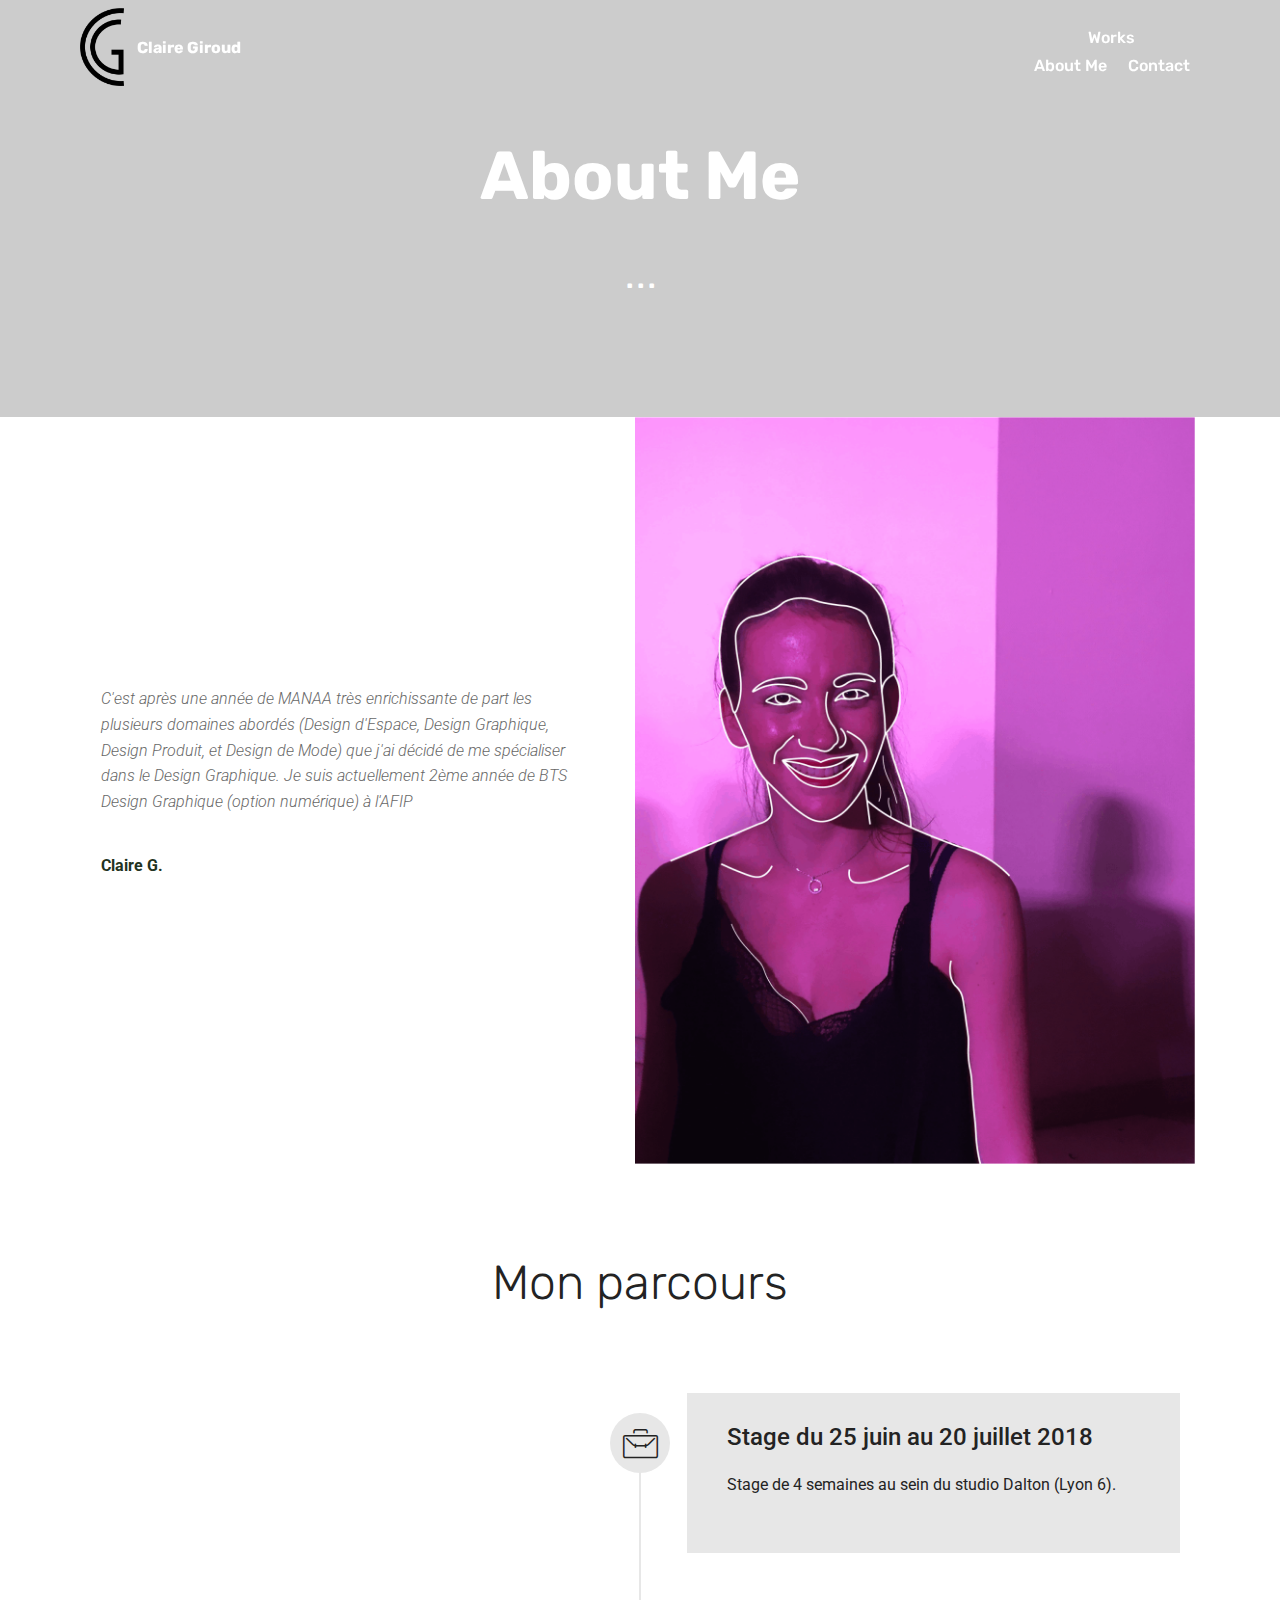
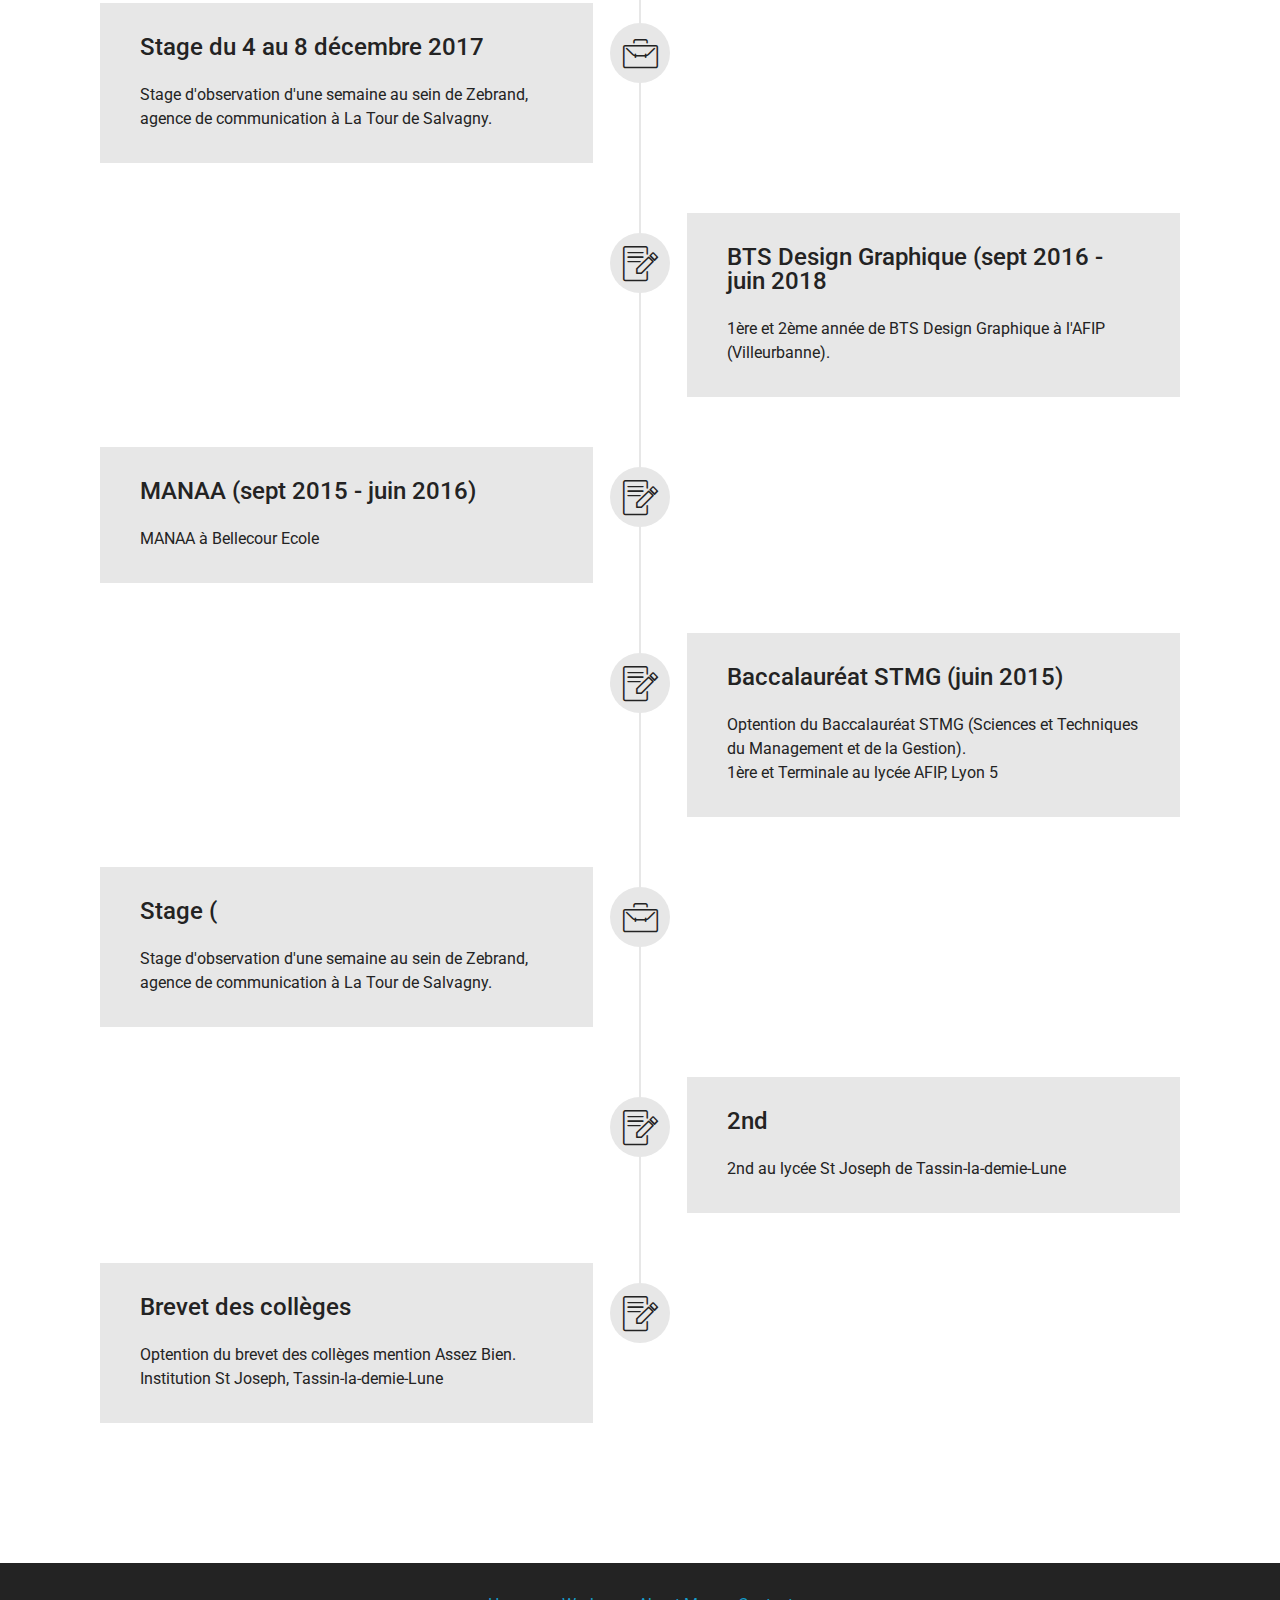
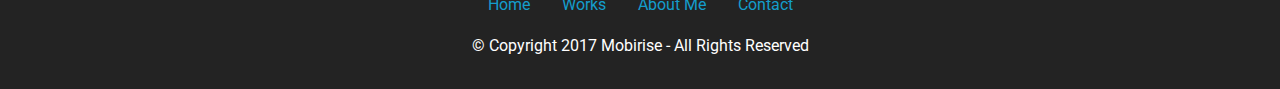
==== page1.html @ e72c1f2a "create github pages" ====
<!DOCTYPE html>
<html >
<head>
  <!-- Site made with Mobirise Website Builder v4.8.6, https://mobirise.com -->
  <meta charset="UTF-8">
  <meta http-equiv="X-UA-Compatible" content="IE=edge">
  <meta name="generator" content="Mobirise v4.8.6, mobirise.com">
  <meta name="viewport" content="width=device-width, initial-scale=1, minimum-scale=1">
  <link rel="shortcut icon" href="assets/images/logo-moi-156x278.png" type="image/x-icon">
  <meta name="description" content="Website Builder Description">
  <title>About Me</title>
  <link rel="stylesheet" href="assets/web/assets/mobirise-icons/mobirise-icons.css">
  <link rel="stylesheet" href="assets/tether/tether.min.css">
  <link rel="stylesheet" href="assets/bootstrap/css/bootstrap.min.css">
  <link rel="stylesheet" href="assets/bootstrap/css/bootstrap-grid.min.css">
  <link rel="stylesheet" href="assets/bootstrap/css/bootstrap-reboot.min.css">
  <link rel="stylesheet" href="assets/dropdown/css/style.css">
  <link rel="stylesheet" href="assets/socicon/css/styles.css">
  <link rel="stylesheet" href="assets/theme/css/style.css">
  <link rel="stylesheet" href="assets/mobirise/css/mbr-additional.css" type="text/css">
  
  
  
</head>
<body>
  <section class="menu cid-r6VIFuh0qb" once="menu" id="menu1-6">

    

    <nav class="navbar navbar-expand beta-menu navbar-dropdown align-items-center navbar-fixed-top navbar-toggleable-sm bg-color transparent">
        <button class="navbar-toggler navbar-toggler-right" type="button" data-toggle="collapse" data-target="#navbarSupportedContent" aria-controls="navbarSupportedContent" aria-expanded="false" aria-label="Toggle navigation">
            <div class="hamburger">
                <span></span>
                <span></span>
                <span></span>
                <span></span>
            </div>
        </button>
        <div class="menu-logo">
            <div class="navbar-brand">
                <span class="navbar-logo">
                    <a href="https://mobirise.co">
                         <img src="assets/images/logo-moi-156x278.png" alt="Mobirise" title="" style="height: 4.9rem;">
                    </a>
                </span>
                <span class="navbar-caption-wrap"><a class="navbar-caption text-white display-4" href="index.html">Claire Giroud</a></span>
            </div>
        </div>
        <div class="collapse navbar-collapse" id="navbarSupportedContent">
            <ul class="navbar-nav nav-dropdown nav-right" data-app-modern-menu="true"><li class="nav-item">
                    <a class="nav-link link text-white display-4" href="https://mobirise.co">
                        </a>
                </li>
                <li class="nav-item"><a class="nav-link link text-white display-4" href="page2.html">Works<br></a><font face="MobiriseIcons"><a class="nav-link link text-white display-4" href="page1.html" style="display: inline !important;">About Me</a><a class="nav-link link text-white display-4" href="page3.html" style="display: inline !important;">Contact</a></font></li></ul>
            
        </div>
    </nav>
</section>

<section class="engine"><a href="https://mobirise.info/y">free html website templates</a></section><section class="header1 cid-r9WPKqfted" id="header1-l">

    

    

    <div class="container">
        <div class="row justify-content-md-center">
            <div class="mbr-white col-md-10">
                <h1 class="mbr-section-title align-center mbr-bold pb-3 mbr-fonts-style display-1">About Me<br></h1>
                <h3 class="mbr-section-subtitle align-center mbr-light pb-3 mbr-fonts-style display-2">...</h3>
                
                
            </div>
        </div>
    </div>

</section>

<section class="testimonials3 cid-r9X7bTLcol" id="testimonials3-z">

    

    

    <div class="container">
        <div class="media-container-row">
            <div class="media-content px-3 align-self-center mbr-white py-2">
                <p class="mbr-text testimonial-text mbr-fonts-style display-7">C'est après une année de MANAA très enrichissante de part les plusieurs domaines abordés (Design d'Espace, Design Graphique, Design Produit, et Design de Mode) que j'ai décidé de me spécialiser dans le Design Graphique. Je suis actuellement 2ème année de BTS Design Graphique (option numérique) à l'AFIP</p>
                <p class="mbr-author-name pt-4 mb-2 mbr-fonts-style display-7">Claire G.</p>
                <p class="mbr-author-desc mbr-fonts-style display-7"></p>
            </div>

            <div class="mbr-figure pl-lg-5" style="width: 120%;">
              <img src="assets/images/moi-1162x1550.png" alt="" title="">
            </div>
        </div>
    </div>
</section>

<section class="timeline2 cid-r9WU7VLInG" id="timeline2-o">

    

    

    <div class="container align-center">
        <h2 class="mbr-section-title pb-3 mbr-fonts-style display-2">Mon parcours<br><br></h2>
        

        <div class="container timelines-container" mbri-timelines="">
            <div class="row timeline-element reverse separline">      
                <span class="iconsBackground">
                    <span class="mbr-iconfont mbri-briefcase"></span>
                </span>          
                <div class="col-xs-12 col-md-6 align-left">
                    <div class="timeline-text-content">
                        <h4 class="mbr-timeline-title pb-3 mbr-fonts-style display-5">Stage du 25 juin au 20 juillet 2018</h4>
                        <p class="mbr-timeline-text mbr-fonts-style display-7">Stage de 4 semaines au sein du studio Dalton (Lyon 6).&nbsp;<br><br></p>
                     </div>
                </div>
            </div>

            <div class="row timeline-element  separline">
                <span class="iconsBackground">
                    <span class="mbr-iconfont mbri-briefcase"></span>
                </span>
                <div class="col-xs-12 col-md-6 align-left ">
                    <div class="timeline-text-content">
                        <h4 class="mbr-timeline-title pb-3 mbr-fonts-style display-5">Stage du 4 au 8 décembre 2017</h4>
                        <p class="mbr-timeline-text mbr-fonts-style display-7">Stage d'observation d'une semaine au sein de Zebrand, agence de communication à La Tour de Salvagny.</p>
                    </div>
                </div>
            </div> 

            <div class="row timeline-element reverse separline">
                <span class="iconsBackground">
                    <span class="mbr-iconfont mbri-edit"></span>
                </span>
                <div class="col-xs-12 col-md-6 align-left">
                    <div class="timeline-text-content">
                        <h4 class="mbr-timeline-title pb-3 mbr-fonts-style display-5">
                            BTS Design Graphique (sept 2016 - juin 2018</h4>      
                        <p class="mbr-timeline-text mbr-fonts-style display-7">1ère et 2ème année de BTS Design Graphique à l'AFIP (Villeurbanne).</p>
                    </div>
                </div>
            </div>

            <div class="row timeline-element  separline">
                <span class="iconsBackground">
                    <span class="mbr-iconfont mbri-edit"></span>
                </span>
                <div class="col-xs-12 col-md-6 align-left ">
                    <div class="timeline-text-content">
                        <h4 class="mbr-timeline-title pb-3 mbr-fonts-style display-5">MANAA (sept 2015 - juin 2016)</h4>
                        <p class="mbr-timeline-text mbr-fonts-style display-7">MANAA à Bellecour Ecole</p>
                    </div>
                </div>
            </div>

            <div class="row timeline-element reverse separline">
                <span class="iconsBackground">
                    <span class="mbr-iconfont mbri-edit"></span>
                </span>
                <div class="col-xs-12 col-md-6 align-left">
                    <div class="timeline-text-content">
                        <h4 class="mbr-timeline-title pb-3 mbr-fonts-style display-5">Baccalauréat STMG (juin 2015)</h4>
                        <p class="mbr-timeline-text mbr-fonts-style display-7">Optention du Baccalauréat STMG (Sciences et Techniques du Management et de la Gestion).<br>1ère et Terminale au lycée AFIP, Lyon 5</p>
                    </div>
                </div>
            </div>

            <div class="row timeline-element separline">
                <span class="iconsBackground">
                    <span class="mbr-iconfont mbri-briefcase"></span>
                </span>
                <div class="col-xs-12 col-md-6 align-left ">
                    <div class="timeline-text-content">
                        <h4 class="mbr-timeline-title pb-3 mbr-fonts-style display-5">Stage (</h4>
                        <p class="mbr-timeline-text mbr-fonts-style display-7">Stage d'observation d'une semaine au sein de Zebrand, agence de communication à La Tour de Salvagny.</p>
                    </div>
                </div>
            </div>

            <div class="row timeline-element reverse separline">
                <span class="iconsBackground">
                    <span class="mbr-iconfont mbri-edit"></span>
                </span>
                <div class="col-xs-12 col-md-6 align-left">
                    <div class="timeline-text-content">
                        <h4 class="mbr-timeline-title pb-3 mbr-fonts-style display-5">2nd</h4>
                        <p class="mbr-timeline-text mbr-fonts-style display-7">2nd au lycée St Joseph de Tassin-la-demie-Lune</p>
                    </div>
                </div>
            </div>

            <div class="row timeline-element">
                <span class="iconsBackground">
                    <span class="mbr-iconfont mbri-edit"></span>
                </span>
                <div class="col-xs-12 col-md-6 align-left ">
                    <div class="timeline-text-content">
                        <h4 class="mbr-timeline-title pb-3 mbr-fonts-style display-5">Brevet des collèges</h4>
                        <p class="mbr-timeline-text mbr-fonts-style display-7">Optention du brevet des collèges mention Assez Bien.<br>Institution St Joseph, Tassin-la-demie-Lune</p>
                    </div>
                </div>
            </div>

            

            

            

            
        </div>
    </div>
</section>

<section once="" class="cid-ra1yu3rDMZ" id="footer7-11">

    

    

    <div class="container">
        <div class="media-container-row align-center mbr-white">
            <div class="row row-links">
                <ul class="foot-menu">
                    
                    
                    
                    
                    
                <li class="foot-menu-item mbr-fonts-style display-7"><a href="index.html">Home</a></li><li class="foot-menu-item mbr-fonts-style display-7"><a href="page2.html">Works</a></li><li class="foot-menu-item mbr-fonts-style display-7"><a href="page1.html">About Me</a></li><li class="foot-menu-item mbr-fonts-style display-7"><a href="page3.html">Contact</a></li></ul>
            </div>
            
            <div class="row row-copirayt">
                <p class="mbr-text mb-0 mbr-fonts-style mbr-white align-center display-7">© Copyright 2017 Mobirise - All Rights Reserved</p>
            </div>
        </div>
    </div>
</section>


  <script src="assets/web/assets/jquery/jquery.min.js"></script>
  <script src="assets/popper/popper.min.js"></script>
  <script src="assets/tether/tether.min.js"></script>
  <script src="assets/bootstrap/js/bootstrap.min.js"></script>
  <script src="assets/smoothscroll/smooth-scroll.js"></script>
  <script src="assets/dropdown/js/script.min.js"></script>
  <script src="assets/touchswipe/jquery.touch-swipe.min.js"></script>
  <script src="assets/theme/js/script.js"></script>
  
  
</body>
</html>
---- assets/web/assets/mobirise-icons/mobirise-icons.css ----
@font-face {
  font-family: 'MobiriseIcons';
  src:  url('mobirise-icons.eot?spat4u');
  src:  url('mobirise-icons.eot?spat4u#iefix') format('embedded-opentype'),
    url('mobirise-icons.ttf?spat4u') format('truetype'),
    url('mobirise-icons.woff?spat4u') format('woff'),
    url('mobirise-icons.svg?spat4u#MobiriseIcons') format('svg');
  font-weight: normal;
  font-style: normal;
}

[class^="mbri-"], [class*=" mbri-"] {
  /* use !important to prevent issues with browser extensions that change fonts */
  font-family: MobiriseIcons !important;
  speak: none;
  font-style: normal;
  font-weight: normal;
  font-variant: normal;
  text-transform: none;
  line-height: 1;

  /* Better Font Rendering =========== */
  -webkit-font-smoothing: antialiased;
  -moz-osx-font-smoothing: grayscale;
}

.mbri-add-submenu:before {
  content: "\e900";
}
.mbri-alert:before {
  content: "\e901";
}
.mbri-align-center:before {
  content: "\e902";
}
.mbri-align-justify:before {
  content: "\e903";
}
.mbri-align-left:before {
  content: "\e904";
}
.mbri-align-right:before {
  content: "\e905";
}
.mbri-android:before {
  content: "\e906";
}
.mbri-apple:before {
  content: "\e907";
}
.mbri-arrow-down:before {
  content: "\e908";
}
.mbri-arrow-next:before {
  content: "\e909";
}
.mbri-arrow-prev:before {
  content: "\e90a";
}
.mbri-arrow-up:before {
  content: "\e90b";
}
.mbri-bold:before {
  content: "\e90c";
}
.mbri-bookmark:before {
  content: "\e90d";
}
.mbri-bootstrap:before {
  content: "\e90e";
}
.mbri-briefcase:before {
  content: "\e90f";
}
.mbri-browse:before {
  content: "\e910";
}
.mbri-bulleted-list:before {
  content: "\e911";
}
.mbri-calendar:before {
  content: "\e912";
}
.mbri-camera:before {
  content: "\e913";
}
.mbri-cart-add:before {
  content: "\e914";
}
.mbri-cart-full:before {
  content: "\e915";
}
.mbri-cash:before {
  content: "\e916";
}
.mbri-change-style:before {
  content: "\e917";
}
.mbri-chat:before {
  content: "\e918";
}
.mbri-clock:before {
  content: "\e919";
}
.mbri-close:before {
  content: "\e91a";
}
.mbri-cloud:before {
  content: "\e91b";
}
.mbri-code:before {
  content: "\e91c";
}
.mbri-contact-form:before {
  content: "\e91d";
}
.mbri-credit-card:before {
  content: "\e91e";
}
.mbri-cursor-click:before {
  content: "\e91f";
}
.mbri-cust-feedback:before {
  content: "\e920";
}
.mbri-database:before {
  content: "\e921";
}
.mbri-delivery:before {
  content: "\e922";
}
.mbri-desktop:before {
  content: "\e923";
}
.mbri-devices:before {
  content: "\e924";
}
.mbri-down:before {
  content: "\e925";
}
.mbri-download:before {
  content: "\e989";
}
.mbri-drag-n-drop:before {
  content: "\e927";
}
.mbri-drag-n-drop2:before {
  content: "\e928";
}
.mbri-edit:before {
  content: "\e929";
}
.mbri-edit2:before {
  content: "\e92a";
}
.mbri-error:before {
  content: "\e92b";
}
.mbri-extension:before {
  content: "\e92c";
}
.mbri-features:before {
  content: "\e92d";
}
.mbri-file:before {
  content: "\e92e";
}
.mbri-flag:before {
  content: "\e92f";
}
.mbri-folder:before {
  content: "\e930";
}
.mbri-gift:before {
  content: "\e931";
}
.mbri-github:before {
  content: "\e932";
}
.mbri-globe:before {
  content: "\e933";
}
.mbri-globe-2:before {
  content: "\e934";
}
.mbri-growing-chart:before {
  content: "\e935";
}
.mbri-hearth:before {
  content: "\e936";
}
.mbri-help:before {
  content: "\e937";
}
.mbri-home:before {
  content: "\e938";
}
.mbri-hot-cup:before {
  content: "\e939";
}
.mbri-idea:before {
  content: "\e93a";
}
.mbri-image-gallery:before {
  content: "\e93b";
}
.mbri-image-slider:before {
  content: "\e93c";
}
.mbri-info:before {
  content: "\e93d";
}
.mbri-italic:before {
  content: "\e93e";
}
.mbri-key:before {
  content: "\e93f";
}
.mbri-laptop:before {
  content: "\e940";
}
.mbri-layers:before {
  content: "\e941";
}
.mbri-left-right:before {
  content: "\e942";
}
.mbri-left:before {
  content: "\e943";
}
.mbri-letter:before {
  content: "\e944";
}
.mbri-like:before {
  content: "\e945";
}
.mbri-link:before {
  content: "\e946";
}
.mbri-lock:before {
  content: "\e947";
}
.mbri-login:before {
  content: "\e948";
}
.mbri-logout:before {
  content: "\e949";
}
.mbri-magic-stick:before {
  content: "\e94a";
}
.mbri-map-pin:before {
  content: "\e94b";
}
.mbri-menu:before {
  content: "\e94c";
}
.mbri-mobile:before {
  content: "\e94d";
}
.mbri-mobile2:before {
  content: "\e94e";
}
.mbri-mobirise:before {
  content: "\e94f";
}
.mbri-more-horizontal:before {
  content: "\e950";
}
.mbri-more-vertical:before {
  content: "\e951";
}
.mbri-music:before {
  content: "\e952";
}
.mbri-new-file:before {
  content: "\e953";
}
.mbri-numbered-list:before {
  content: "\e954";
}
.mbri-opened-folder:before {
  content: "\e955";
}
.mbri-pages:before {
  content: "\e956";
}
.mbri-paper-plane:before {
  content: "\e957";
}
.mbri-paperclip:before {
  content: "\e958";
}
.mbri-photo:before {
  content: "\e959";
}
.mbri-photos:before {
  content: "\e95a";
}
.mbri-pin:before {
  content: "\e95b";
}
.mbri-play:before {
  content: "\e95c";
}
.mbri-plus:before {
  content: "\e95d";
}
.mbri-preview:before {
  content: "\e95e";
}
.mbri-print:before {
  content: "\e95f";
}
.mbri-protect:before {
  content: "\e960";
}
.mbri-question:before {
  content: "\e961";
}
.mbri-quote-left:before {
  content: "\e962";
}
.mbri-quote-right:before {
  content: "\e963";
}
.mbri-refresh:before {
  content: "\e964";
}
.mbri-responsive:before {
  content: "\e965";
}
.mbri-right:before {
  content: "\e966";
}
.mbri-rocket:before {
  content: "\e967";
}
.mbri-sad-face:before {
  content: "\e968";
}
.mbri-sale:before {
  content: "\e969";
}
.mbri-save:before {
  content: "\e96a";
}
.mbri-search:before {
  content: "\e96b";
}
.mbri-setting:before {
  content: "\e96c";
}
.mbri-setting2:before {
  content: "\e96d";
}
.mbri-setting3:before {
  content: "\e96e";
}
.mbri-share:before {
  content: "\e96f";
}
.mbri-shopping-bag:before {
  content: "\e970";
}
.mbri-shopping-basket:before {
  content: "\e971";
}
.mbri-shopping-cart:before {
  content: "\e972";
}
.mbri-sites:before {
  content: "\e973";
}
.mbri-smile-face:before {
  content: "\e974";
}
.mbri-speed:before {
  content: "\e975";
}
.mbri-star:before {
  content: "\e976";
}
.mbri-success:before {
  content: "\e977";
}
.mbri-sun:before {
  content: "\e978";
}
.mbri-sun2:before {
  content: "\e979";
}
.mbri-tablet:before {
  content: "\e97a";
}
.mbri-tablet-vertical:before {
  content: "\e97b";
}
.mbri-target:before {
  content: "\e97c";
}
.mbri-timer:before {
  content: "\e97d";
}
.mbri-to-ftp:before {
  content: "\e97e";
}
.mbri-to-local-drive:before {
  content: "\e97f";
}
.mbri-touch-swipe:before {
  content: "\e980";
}
.mbri-touch:before {
  content: "\e981";
}
.mbri-trash:before {
  content: "\e982";
}
.mbri-underline:before {
  content: "\e983";
}
.mbri-unlink:before {
  content: "\e984";
}
.mbri-unlock:before {
  content: "\e985";
}
.mbri-up-down:before {
  content: "\e986";
}
.mbri-up:before {
  content: "\e987";
}
.mbri-update:before {
  content: "\e988";
}
.mbri-upload:before {
 content: "\e926"; 
}
.mbri-user:before {
  content: "\e98a";
}
.mbri-user2:before {
  content: "\e98b";
}
.mbri-users:before {
  content: "\e98c";
}
.mbri-video:before {
  content: "\e98d";
}
.mbri-video-play:before {
  content: "\e98e";
}
.mbri-watch:before {
  content: "\e98f";
}
.mbri-website-theme:before {
  content: "\e990";
}
.mbri-wifi:before {
  content: "\e991";
}
.mbri-windows:before {
  content: "\e992";
}
.mbri-zoom-out:before {
  content: "\e993";
}
.mbri-redo:before {
  content: "\e994";
}
.mbri-undo:before {
  content: "\e995";
}
---- assets/dropdown/css/style.css ----
.navbar-dropdown {
  left: 0;
  padding: 0;
  position: absolute;
  right: 0;
  top: 0;
  transition: all 0.45s ease;
  z-index: 1030;
  background: #282828; }
  .navbar-dropdown .navbar-logo {
    margin-right: 0.8rem;
    transition: margin 0.3s ease-in-out;
    vertical-align: middle; }
    .navbar-dropdown .navbar-logo img {
      height: 3.125rem;
      transition: all 0.3s ease-in-out; }
    .navbar-dropdown .navbar-logo.mbr-iconfont {
      font-size: 3.125rem;
      line-height: 3.125rem; }
  .navbar-dropdown .navbar-caption {
    font-weight: 700;
    white-space: normal;
    vertical-align: -4px;
    line-height: 3.125rem !important; }
    .navbar-dropdown .navbar-caption, .navbar-dropdown .navbar-caption:hover {
      color: inherit;
      text-decoration: none; }
  .navbar-dropdown .mbr-iconfont + .navbar-caption {
    vertical-align: -1px; }
  .navbar-dropdown.navbar-fixed-top {
    position: fixed; }
  .navbar-dropdown .navbar-brand span {
    vertical-align: -4px; }
  .navbar-dropdown.bg-color.transparent {
    background: none; }
  .navbar-dropdown.navbar-short .navbar-brand {
    padding: 0.625rem 0; }
    .navbar-dropdown.navbar-short .navbar-brand span {
      vertical-align: -1px; }
  .navbar-dropdown.navbar-short .navbar-caption {
    line-height: 2.375rem !important;
    vertical-align: -2px; }
  .navbar-dropdown.navbar-short .navbar-logo {
    margin-right: 0.5rem; }
    .navbar-dropdown.navbar-short .navbar-logo img {
      height: 2.375rem; }
    .navbar-dropdown.navbar-short .navbar-logo.mbr-iconfont {
      font-size: 2.375rem;
      line-height: 2.375rem; }
  .navbar-dropdown.navbar-short .mbr-table-cell {
    height: 3.625rem; }
  .navbar-dropdown .navbar-close {
    left: 0.6875rem;
    position: fixed;
    top: 0.75rem;
    z-index: 1000; }
  .navbar-dropdown .hamburger-icon {
    content: "";
    display: inline-block;
    vertical-align: middle;
    width: 16px;
    -webkit-box-shadow: 0 -6px 0 1px #282828,0 0 0 1px #282828,0 6px 0 1px #282828;
    -moz-box-shadow: 0 -6px 0 1px #282828,0 0 0 1px #282828,0 6px 0 1px #282828;
    box-shadow: 0 -6px 0 1px #282828,0 0 0 1px #282828,0 6px 0 1px #282828; }

.dropdown-menu .dropdown-toggle[data-toggle="dropdown-submenu"]::after {
  border-bottom: 0.35em solid transparent;
  border-left: 0.35em solid;
  border-right: 0;
  border-top: 0.35em solid transparent;
  margin-left: 0.3rem; }

.dropdown-menu .dropdown-item:focus {
  outline: 0; }

.nav-dropdown {
  font-size: 0.75rem;
  font-weight: 500;
  height: auto !important; }
  .nav-dropdown .nav-btn {
    padding-left: 1rem; }
  .nav-dropdown .link {
    margin: .667em 1.667em;
    font-weight: 500;
    padding: 0;
    transition: color .2s ease-in-out; }
    .nav-dropdown .link.dropdown-toggle {
      margin-right: 2.583em; }
      .nav-dropdown .link.dropdown-toggle::after {
        margin-left: .25rem;
        border-top: 0.35em solid;
        border-right: 0.35em solid transparent;
        border-left: 0.35em solid transparent;
        border-bottom: 0; }
      .nav-dropdown .link.dropdown-toggle[aria-expanded="true"] {
        margin: 0;
        padding: 0.667em 3.263em  0.667em 1.667em; }
  .nav-dropdown .link::after,
  .nav-dropdown .dropdown-item::after {
    color: inherit; }
  .nav-dropdown .btn {
    font-size: 0.75rem;
    font-weight: 700;
    letter-spacing: 0;
    margin-bottom: 0;
    padding-left: 1.25rem;
    padding-right: 1.25rem; }
  .nav-dropdown .dropdown-menu {
    border-radius: 0;
    border: 0;
    left: 0;
    margin: 0;
    padding-bottom: 1.25rem;
    padding-top: 1.25rem;
    position: relative; }
  .nav-dropdown .dropdown-submenu {
    margin-left: 0.125rem;
    top: 0; }
  .nav-dropdown .dropdown-item {
    font-weight: 500;
    line-height: 2;
    padding: 0.3846em 4.615em 0.3846em 1.5385em;
    position: relative;
    transition: color .2s ease-in-out, background-color .2s ease-in-out; }
    .nav-dropdown .dropdown-item::after {
      margin-top: -0.3077em;
      position: absolute;
      right: 1.1538em;
      top: 50%; }
    .nav-dropdown .dropdown-item:focus, .nav-dropdown .dropdown-item:hover {
      background: none; }

@media (max-width: 767px) {
  .nav-dropdown.navbar-toggleable-sm {
    bottom: 0;
    display: none;
    left: 0;
    overflow-x: hidden;
    position: fixed;
    top: 0;
    transform: translateX(-100%);
    -ms-transform: translateX(-100%);
    -webkit-transform: translateX(-100%);
    width: 18.75rem;
    z-index: 999; } }
.nav-dropdown.navbar-toggleable-xl {
  bottom: 0;
  display: none;
  left: 0;
  overflow-x: hidden;
  position: fixed;
  top: 0;
  transform: translateX(-100%);
  -ms-transform: translateX(-100%);
  -webkit-transform: translateX(-100%);
  width: 18.75rem;
  z-index: 999; }

.nav-dropdown-sm {
  display: block !important;
  overflow-x: hidden;
  overflow: auto;
  padding-top: 3.875rem; }
  .nav-dropdown-sm::after {
    content: "";
    display: block;
    height: 3rem;
    width: 100%; }
  .nav-dropdown-sm.collapse.in ~ .navbar-close {
    display: block !important; }
  .nav-dropdown-sm.collapsing, .nav-dropdown-sm.collapse.in {
    transform: translateX(0);
    -ms-transform: translateX(0);
    -webkit-transform: translateX(0);
    transition: all 0.25s ease-out;
    -webkit-transition: all 0.25s ease-out;
    background: #282828; }
  .nav-dropdown-sm.collapsing[aria-expanded="false"] {
    transform: translateX(-100%);
    -ms-transform: translateX(-100%);
    -webkit-transform: translateX(-100%); }
  .nav-dropdown-sm .nav-item {
    display: block;
    margin-left: 0 !important;
    padding-left: 0; }
  .nav-dropdown-sm .link,
  .nav-dropdown-sm .dropdown-item {
    border-top: 1px dotted rgba(255, 255, 255, 0.1);
    font-size: 0.8125rem;
    line-height: 1.6;
    margin: 0 !important;
    padding: 0.875rem 2.4rem 0.875rem 1.5625rem !important;
    position: relative;
    white-space: normal; }
    .nav-dropdown-sm .link:focus, .nav-dropdown-sm .link:hover,
    .nav-dropdown-sm .dropdown-item:focus,
    .nav-dropdown-sm .dropdown-item:hover {
      background: rgba(0, 0, 0, 0.2) !important;
      color: #c0a375; }
  .nav-dropdown-sm .nav-btn {
    position: relative;
    padding: 1.5625rem 1.5625rem 0 1.5625rem; }
    .nav-dropdown-sm .nav-btn::before {
      border-top: 1px dotted rgba(255, 255, 255, 0.1);
      content: "";
      left: 0;
      position: absolute;
      top: 0;
      width: 100%; }
    .nav-dropdown-sm .nav-btn + .nav-btn {
      padding-top: 0.625rem; }
      .nav-dropdown-sm .nav-btn + .nav-btn::before {
        display: none; }
  .nav-dropdown-sm .btn {
    padding: 0.625rem 0; }
  .nav-dropdown-sm .dropdown-toggle[data-toggle="dropdown-submenu"]::after {
    margin-left: .25rem;
    border-top: 0.35em solid;
    border-right: 0.35em solid transparent;
    border-left: 0.35em solid transparent;
    border-bottom: 0; }
  .nav-dropdown-sm .dropdown-toggle[data-toggle="dropdown-submenu"][aria-expanded="true"]::after {
    border-top: 0;
    border-right: 0.35em solid transparent;
    border-left: 0.35em solid transparent;
    border-bottom: 0.35em solid; }
  .nav-dropdown-sm .dropdown-menu {
    margin: 0;
    padding: 0;
    position: relative;
    top: 0;
    left: 0;
    width: 100%;
    border: 0;
    float: none;
    border-radius: 0;
    background: none; }
  .nav-dropdown-sm .dropdown-submenu {
    left: 100%;
    margin-left: 0.125rem;
    margin-top: -1.25rem;
    top: 0; }

.navbar-toggleable-sm .nav-dropdown .dropdown-menu {
  position: absolute; }

.navbar-toggleable-sm .nav-dropdown .dropdown-submenu {
  left: 100%;
  margin-left: 0.125rem;
  margin-top: -1.25rem;
  top: 0; }

.navbar-toggleable-sm.opened .nav-dropdown .dropdown-menu {
  position: relative; }

.navbar-toggleable-sm.opened .nav-dropdown .dropdown-submenu {
  left: 0;
  margin-left: 00rem;
  margin-top: 0rem;
  top: 0; }

.is-builder .nav-dropdown.collapsing {
  transition: none !important; }

/*# sourceMappingURL=style.css.map */
---- assets/socicon/css/styles.css ----
@charset "UTF-8";

@font-face {
  font-family: "socicon";
  src:url("../fonts/socicon.eot");
  src:url("../fonts/socicon.eot?#iefix") format("embedded-opentype"),
    url("../fonts/socicon.woff") format("woff"),
    url("../fonts/socicon.ttf") format("truetype"),
    url("../fonts/socicon.svg#socicon") format("svg");
  font-weight: normal;
  font-style: normal;

}

[data-icon]:before {
  font-family: "socicon" !important;
  content: attr(data-icon);
  font-style: normal !important;
  font-weight: normal !important;
  font-variant: normal !important;
  text-transform: none !important;
  speak: none;
  line-height: 1;
  -webkit-font-smoothing: antialiased;
  -moz-osx-font-smoothing: grayscale;
}

[class^="socicon-"]:before,
[class*=" socicon-"]:before {
  font-family: "socicon" !important;
  font-style: normal !important;
  font-weight: normal !important;
  font-variant: normal !important;
  text-transform: none !important;
  speak: none;
  line-height: 1;
  -webkit-font-smoothing: antialiased;
  -moz-osx-font-smoothing: grayscale;
}

.socicon-modelmayhem:before {
  content: "\e000";
}
.socicon-mixcloud:before {
  content: "\e001";
}
.socicon-drupal:before {
  content: "\e002";
}
.socicon-swarm:before {
  content: "\e003";
}
.socicon-istock:before {
  content: "\e004";
}
.socicon-yammer:before {
  content: "\e005";
}
.socicon-ello:before {
  content: "\e006";
}
.socicon-stackoverflow:before {
  content: "\e007";
}
.socicon-persona:before {
  content: "\e008";
}
.socicon-triplej:before {
  content: "\e009";
}
.socicon-houzz:before {
  content: "\e00a";
}
.socicon-rss:before {
  content: "\e00b";
}
.socicon-paypal:before {
  content: "\e00c";
}
.socicon-odnoklassniki:before {
  content: "\e00d";
}
.socicon-airbnb:before {
  content: "\e00e";
}
.socicon-periscope:before {
  content: "\e00f";
}
.socicon-outlook:before {
  content: "\e010";
}
.socicon-coderwall:before {
  content: "\e011";
}
.socicon-tripadvisor:before {
  content: "\e012";
}
.socicon-appnet:before {
  content: "\e013";
}
.socicon-goodreads:before {
  content: "\e014";
}
.socicon-tripit:before {
  content: "\e015";
}
.socicon-lanyrd:before {
  content: "\e016";
}
.socicon-slideshare:before {
  content: "\e017";
}
.socicon-buffer:before {
  content: "\e018";
}
.socicon-disqus:before {
  content: "\e019";
}
.socicon-vkontakte:before {
  content: "\e01a";
}
.socicon-whatsapp:before {
  content: "\e01b";
}
.socicon-patreon:before {
  content: "\e01c";
}
.socicon-storehouse:before {
  content: "\e01d";
}
.socicon-pocket:before {
  content: "\e01e";
}
.socicon-mail:before {
  content: "\e01f";
}
.socicon-blogger:before {
  content: "\e020";
}
.socicon-technorati:before {
  content: "\e021";
}
.socicon-reddit:before {
  content: "\e022";
}
.socicon-dribbble:before {
  content: "\e023";
}
.socicon-stumbleupon:before {
  content: "\e024";
}
.socicon-digg:before {
  content: "\e025";
}
.socicon-envato:before {
  content: "\e026";
}
.socicon-behance:before {
  content: "\e027";
}
.socicon-delicious:before {
  content: "\e028";
}
.socicon-deviantart:before {
  content: "\e029";
}
.socicon-forrst:before {
  content: "\e02a";
}
.socicon-play:before {
  content: "\e02b";
}
.socicon-zerply:before {
  content: "\e02c";
}
.socicon-wikipedia:before {
  content: "\e02d";
}
.socicon-apple:before {
  content: "\e02e";
}
.socicon-flattr:before {
  content: "\e02f";
}
.socicon-github:before {
  content: "\e030";
}
.socicon-renren:before {
  content: "\e031";
}
.socicon-friendfeed:before {
  content: "\e032";
}
.socicon-newsvine:before {
  content: "\e033";
}
.socicon-identica:before {
  content: "\e034";
}
.socicon-bebo:before {
  content: "\e035";
}
.socicon-zynga:before {
  content: "\e036";
}
.socicon-steam:before {
  content: "\e037";
}
.socicon-xbox:before {
  content: "\e038";
}
.socicon-windows:before {
  content: "\e039";
}
.socicon-qq:before {
  content: "\e03a";
}
.socicon-douban:before {
  content: "\e03b";
}
.socicon-meetup:before {
  content: "\e03c";
}
.socicon-playstation:before {
  content: "\e03d";
}
.socicon-android:before {
  content: "\e03e";
}
.socicon-snapchat:before {
  content: "\e03f";
}
.socicon-twitter:before {
  content: "\e040";
}
.socicon-facebook:before {
  content: "\e041";
}
.socicon-googleplus:before {
  content: "\e042";
}
.socicon-pinterest:before {
  content: "\e043";
}
.socicon-foursquare:before {
  content: "\e044";
}
.socicon-yahoo:before {
  content: "\e045";
}
.socicon-skype:before {
  content: "\e046";
}
.socicon-yelp:before {
  content: "\e047";
}
.socicon-feedburner:before {
  content: "\e048";
}
.socicon-linkedin:before {
  content: "\e049";
}
.socicon-viadeo:before {
  content: "\e04a";
}
.socicon-xing:before {
  content: "\e04b";
}
.socicon-myspace:before {
  content: "\e04c";
}
.socicon-soundcloud:before {
  content: "\e04d";
}
.socicon-spotify:before {
  content: "\e04e";
}
.socicon-grooveshark:before {
  content: "\e04f";
}
.socicon-lastfm:before {
  content: "\e050";
}
.socicon-youtube:before {
  content: "\e051";
}
.socicon-vimeo:before {
  content: "\e052";
}
.socicon-dailymotion:before {
  content: "\e053";
}
.socicon-vine:before {
  content: "\e054";
}
.socicon-flickr:before {
  content: "\e055";
}
.socicon-500px:before {
  content: "\e056";
}
.socicon-wordpress:before {
  content: "\e058";
}
.socicon-tumblr:before {
  content: "\e059";
}
.socicon-twitch:before {
  content: "\e05a";
}
.socicon-8tracks:before {
  content: "\e05b";
}
.socicon-amazon:before {
  content: "\e05c";
}
.socicon-icq:before {
  content: "\e05d";
}
.socicon-smugmug:before {
  content: "\e05e";
}
.socicon-ravelry:before {
  content: "\e05f";
}
.socicon-weibo:before {
  content: "\e060";
}
.socicon-baidu:before {
  content: "\e061";
}
.socicon-angellist:before {
  content: "\e062";
}
.socicon-ebay:before {
  content: "\e063";
}
.socicon-imdb:before {
  content: "\e064";
}
.socicon-stayfriends:before {
  content: "\e065";
}
.socicon-residentadvisor:before {
  content: "\e066";
}
.socicon-google:before {
  content: "\e067";
}
.socicon-yandex:before {
  content: "\e068";
}
.socicon-sharethis:before {
  content: "\e069";
}
.socicon-bandcamp:before {
  content: "\e06a";
}
.socicon-itunes:before {
  content: "\e06b";
}
.socicon-deezer:before {
  content: "\e06c";
}
.socicon-telegram:before {
  content: "\e06e";
}
.socicon-openid:before {
  content: "\e06f";
}
.socicon-amplement:before {
  content: "\e070";
}
.socicon-viber:before {
  content: "\e071";
}
.socicon-zomato:before {
  content: "\e072";
}
.socicon-draugiem:before {
  content: "\e074";
}
.socicon-endomodo:before {
  content: "\e075";
}
.socicon-filmweb:before {
  content: "\e076";
}
.socicon-stackexchange:before {
  content: "\e077";
}
.socicon-wykop:before {
  content: "\e078";
}
.socicon-teamspeak:before {
  content: "\e079";
}
.socicon-teamviewer:before {
  content: "\e07a";
}
.socicon-ventrilo:before {
  content: "\e07b";
}
.socicon-younow:before {
  content: "\e07c";
}
.socicon-raidcall:before {
  content: "\e07d";
}
.socicon-mumble:before {
  content: "\e07e";
}
.socicon-medium:before {
  content: "\e06d";
}
.socicon-bebee:before {
  content: "\e07f";
}
.socicon-hitbox:before {
  content: "\e080";
}
.socicon-reverbnation:before {
  content: "\e081";
}
.socicon-formulr:before {
  content: "\e082";
}
.socicon-instagram:before {
  content: "\e057";
}
.socicon-battlenet:before {
  content: "\e083";
}
.socicon-chrome:before {
  content: "\e084";
}
.socicon-discord:before {
  content: "\e086";
}
.socicon-issuu:before {
  content: "\e087";
}
.socicon-macos:before {
  content: "\e088";
}
.socicon-firefox:before {
  content: "\e089";
}
.socicon-opera:before {
  content: "\e08d";
}
.socicon-keybase:before {
  content: "\e090";
}
.socicon-alliance:before {
  content: "\e091";
}
.socicon-livejournal:before {
  content: "\e092";
}
.socicon-googlephotos:before {
  content: "\e093";
}
.socicon-horde:before {
  content: "\e094";
}
.socicon-etsy:before {
  content: "\e095";
}
.socicon-zapier:before {
  content: "\e096";
}
.socicon-google-scholar:before {
  content: "\e097";
}
.socicon-researchgate:before {
  content: "\e098";
}
.socicon-wechat:before {
  content: "\e099";
}
.socicon-strava:before {
  content: "\e09a";
}
.socicon-line:before {
  content: "\e09b";
}
.socicon-lyft:before {
  content: "\e09c";
}
.socicon-uber:before {
  content: "\e09d";
}
.socicon-songkick:before {
  content: "\e09e";
}
.socicon-viewbug:before {
  content: "\e09f";
}
.socicon-googlegroups:before {
  content: "\e0a0";
}
.socicon-quora:before {
  content: "\e073";
}
.socicon-diablo:before {
  content: "\e085";
}
.socicon-blizzard:before {
  content: "\e0a1";
}
.socicon-hearthstone:before {
  content: "\e08b";
}
.socicon-heroes:before {
  content: "\e08a";
}
.socicon-overwatch:before {
  content: "\e08c";
}
.socicon-warcraft:before {
  content: "\e08e";
}
.socicon-starcraft:before {
  content: "\e08f";
}
.socicon-beam:before {
  content: "\e0a2";
}
.socicon-curse:before {
  content: "\e0a3";
}
.socicon-player:before {
  content: "\e0a4";
}
.socicon-streamjar:before {
  content: "\e0a5";
}
.socicon-nintendo:before {
  content: "\e0a6";
}
.socicon-hellocoton:before {
  content: "\e0a7";
}
---- assets/theme/css/style.css ----
/*!
 * Mobirise v4 theme (https://mobirise.com/)
 * Copyright 2017 Mobirise
 */section{background-color:#eeeeee}section,.container,.container-fluid{position:relative;word-wrap:break-word}a.mbr-iconfont:hover{text-decoration:none}.article .lead p,.article .lead ul,.article .lead ol,.article .lead pre,.article .lead blockquote{margin-bottom:0}a{font-style:normal;font-weight:400;cursor:pointer}a,a:hover{text-decoration:none}figure{margin-bottom:0}body{color:#232323}h1,h2,h3,h4,h5,h6,.h1,.h2,.h3,.h4,.h5,.h6,.display-1,.display-2,.display-3,.display-4{line-height:1;word-break:break-word;word-wrap:break-word}b,strong{font-weight:bold}blockquote{padding:10px 0 10px 20px;position:relative;border-left:2px solid;border-color:#ff3366}input:-webkit-autofill,input:-webkit-autofill:hover,input:-webkit-autofill:focus,input:-webkit-autofill:active{transition-delay:9999s;transition-property:background-color, color}textarea[type="hidden"]{display:none}body{position:relative}section{background-position:50% 50%;background-repeat:no-repeat;background-size:cover}section .mbr-background-video,section .mbr-background-video-preview{position:absolute;bottom:0;left:0;right:0;top:0}.hidden{visibility:hidden}.mbr-z-index20{z-index:20}/*! Base colors */.mbr-white{color:#ffffff}.mbr-black{color:#000000}.mbr-bg-white{background-color:#ffffff}.mbr-bg-black{background-color:#000000}/*! Text-aligns */.align-left{text-align:left}.align-center{text-align:center}.align-right{text-align:right}@media (max-width: 767px){.align-left,.align-center,.align-right,.mbr-section-btn,.mbr-section-title{text-align:center}}/*! Font-weight  */.mbr-light{font-weight:300}.mbr-regular{font-weight:400}.mbr-semibold{font-weight:500}.mbr-bold{font-weight:700}/*! Media  */.media-size-item{-webkit-flex:1 1 auto;-moz-flex:1 1 auto;-ms-flex:1 1 auto;-o-flex:1 1 auto;flex:1 1 auto}.media-content{-webkit-flex-basis:100%;flex-basis:100%}.media-container-row{display:-ms-flexbox;display:-webkit-flex;display:flex;-webkit-flex-direction:row;-ms-flex-direction:row;flex-direction:row;-webkit-flex-wrap:wrap;-ms-flex-wrap:wrap;flex-wrap:wrap;-webkit-justify-content:center;-ms-flex-pack:center;justify-content:center;-webkit-align-content:center;-ms-flex-line-pack:center;align-content:center;-webkit-align-items:start;-ms-flex-align:start;align-items:start}.media-container-row .media-size-item{width:400px}.media-container-column{display:-ms-flexbox;display:-webkit-flex;display:flex;-webkit-flex-direction:column;-ms-flex-direction:column;flex-direction:column;-webkit-flex-wrap:wrap;-ms-flex-wrap:wrap;flex-wrap:wrap;-webkit-justify-content:center;-ms-flex-pack:center;justify-content:center;-webkit-align-content:center;-ms-flex-line-pack:center;align-content:center;-webkit-align-items:stretch;-ms-flex-align:stretch;align-items:stretch}.media-container-column>*{width:100%}@media (min-width: 992px){.media-container-row{-webkit-flex-wrap:nowrap;-ms-flex-wrap:nowrap;flex-wrap:nowrap}}figure{overflow:hidden}figure[mbr-media-size]{transition:width 0.1s}.mbr-figure img,.mbr-figure iframe{display:block;width:100%}.card{background-color:transparent;border:none}.card-img{text-align:center;flex-shrink:0;-webkit-flex-shrink:0}.media{max-width:100%;margin:0 auto}.mbr-figure{-ms-flex-item-align:center;-ms-grid-row-align:center;-webkit-align-self:center;align-self:center}.media-container>div{max-width:100%}.mbr-figure img,.card-img img{width:100%}@media (max-width: 991px){.media-size-item{width:auto !important}.media{width:auto}.mbr-figure{width:100% !important}}/*! Buttons */.mbr-section-btn{margin-left:-.25rem;margin-right:-.25rem;font-size:0}nav .mbr-section-btn{margin-left:0rem;margin-right:0rem}/*! Btn icon margin */.btn .mbr-iconfont,.btn.btn-sm .mbr-iconfont{cursor:pointer;margin-right:0.5rem}.btn.btn-md .mbr-iconfont,.btn.btn-md .mbr-iconfont{margin-right:0.8rem}.mbr-regular{font-weight:400}.mbr-semibold{font-weight:500}.mbr-bold{font-weight:700}[type="submit"]{-webkit-appearance:none}/*! Full-screen */.mbr-fullscreen .mbr-overlay{min-height:100vh}.mbr-fullscreen{display:flex;display:-webkit-flex;display:-moz-flex;display:-ms-flex;display:-o-flex;align-items:center;-webkit-align-items:center;min-height:100vh;padding-top:3rem;padding-bottom:3rem}/*! Map */.map{height:25rem;position:relative}.map iframe{width:100%;height:100%}.form-asterisk{font-family:initial;position:absolute;top:-2px;font-weight:normal}/*! Scroll to top arrow */.mbr-arrow-up{bottom:25px;right:90px;position:fixed;text-align:right;z-index:5000;color:#ffffff;font-size:32px;transform:rotate(180deg);-webkit-transform:rotate(180deg)}.mbr-arrow-up a{background:rgba(0,0,0,0.2);border-radius:3px;color:#fff;display:inline-block;height:60px;width:60px;outline-style:none !important;position:relative;text-decoration:none;transition:all .3s ease-in-out;cursor:pointer;text-align:center}.mbr-arrow-up a:hover{background-color:rgba(0,0,0,0.4)}.mbr-arrow-up a i{line-height:60px}.mbr-arrow-up-icon{display:block;color:#fff}.mbr-arrow-up-icon::before{content:"\203a";display:inline-block;font-family:serif;font-size:32px;line-height:1;font-style:normal;position:relative;top:6px;left:-4px;-webkit-transform:rotate(-90deg);transform:rotate(-90deg)}/*! Arrow Down */.mbr-arrow{position:absolute;bottom:45px;left:50%;width:60px;height:60px;cursor:pointer;background-color:rgba(80,80,80,0.5);border-radius:50%;-webkit-transform:translateX(-50%);transform:translateX(-50%)}.mbr-arrow>a{display:inline-block;text-decoration:none;outline-style:none;-webkit-animation:arrowdown 1.7s ease-in-out infinite;animation:arrowdown 1.7s ease-in-out infinite}.mbr-arrow>a>i{position:absolute;top:-2px;left:15px;font-size:2rem}@keyframes arrowdown{0%{transform:translateY(0px);-webkit-transform:translateY(0px)}50%{transform:translateY(-5px);-webkit-transform:translateY(-5px)}100%{transform:translateY(0px);-webkit-transform:translateY(0px)}}@-webkit-keyframes arrowdown{0%{transform:translateY(0px);-webkit-transform:translateY(0px)}50%{transform:translateY(-5px);-webkit-transform:translateY(-5px)}100%{transform:translateY(0px);-webkit-transform:translateY(0px)}}@media (max-width: 500px){.mbr-arrow-up{left:50%;right:auto;transform:translateX(-50%) rotate(180deg);-webkit-transform:translateX(-50%) rotate(180deg)}}@keyframes gradient-animation{from{background-position:0% 100%;animation-timing-function:ease-in-out}to{background-position:100% 0%;animation-timing-function:ease-in-out}}@-webkit-keyframes gradient-animation{from{background-position:0% 100%;animation-timing-function:ease-in-out}to{background-position:100% 0%;animation-timing-function:ease-in-out}}.bg-gradient{background-size:200% 200%;animation:gradient-animation 5s infinite alternate;-webkit-animation:gradient-animation 5s infinite alternate}.menu .navbar-brand{display:-webkit-flex}.menu .navbar-brand span{display:flex;display:-webkit-flex}.menu .navbar-brand .navbar-caption-wrap{display:-webkit-flex}.menu .navbar-brand .navbar-logo img{display:-webkit-flex}@media (min-width: 768px) and (max-width: 991px){.menu .navbar-toggleable-sm .navbar-nav{display:-webkit-box;display:-webkit-flex;display:-ms-flexbox}}@media (min-width: 992px){.menu .navbar-nav.nav-dropdown{display:-webkit-flex}.menu .navbar-toggleable-sm .navbar-collapse{display:-webkit-flex !important}}.navbar{display:-webkit-flex;-webkit-flex-wrap:wrap;-webkit-align-items:center;-webkit-justify-content:space-between}.navbar-collapse{-webkit-flex-basis:100%;-webkit-flex-grow:1;-webkit-align-items:center}.nav-dropdown .link{padding:.667em 1.667em !important;margin:0 !important}.nav{display:-webkit-flex;-webkit-flex-wrap:wrap}.row{display:-webkit-flex;-webkit-flex-wrap:wrap}.justify-content-center{-webkit-justify-content:center}.form-inline{display:-webkit-flex;-webkit-flex-flow:row wrap;-webkit-align-items:center}.card-wrapper{flex:1;-webkit-flex:1}.carousel-control{display:-webkit-flex;-webkit-align-items:center;-webkit-justify-content:center}.carousel-controls{display:-webkit-flex}.media{display:-webkit-flex}
/*# sourceMappingURL=style.css.map */
.engine {
	position: absolute;
	text-indent: -2400px;
	text-align: center;
	padding: 0;
	top: 0;
	left: -2400px;
}
---- assets/mobirise/css/mbr-additional.css ----
@import url(https://fonts.googleapis.com/css?family=Rubik:300,300i,400,400i,500,500i,700,700i,900,900i);
@import url(https://fonts.googleapis.com/css?family=Roboto:100,100i,300,300i,400,400i,500,500i,700,700i,900,900i);





body {
  font-style: normal;
  line-height: 1.5;
}
.mbr-section-title {
  font-style: normal;
  line-height: 1.2;
}
.mbr-section-subtitle {
  line-height: 1.3;
}
.mbr-text {
  font-style: normal;
  line-height: 1.6;
}
.display-1 {
  font-family: 'Rubik', sans-serif;
  font-size: 4.25rem;
}
.display-1 > .mbr-iconfont {
  font-size: 6.8rem;
}
.display-2 {
  font-family: 'Rubik', sans-serif;
  font-size: 3rem;
}
.display-2 > .mbr-iconfont {
  font-size: 4.8rem;
}
.display-4 {
  font-family: 'Rubik', sans-serif;
  font-size: 1rem;
}
.display-4 > .mbr-iconfont {
  font-size: 1.6rem;
}
.display-5 {
  font-family: 'Roboto', sans-serif;
  font-size: 1.5rem;
}
.display-5 > .mbr-iconfont {
  font-size: 2.4rem;
}
.display-7 {
  font-family: 'Roboto', sans-serif;
  font-size: 1rem;
}
.display-7 > .mbr-iconfont {
  font-size: 1.6rem;
}
/* ---- Fluid typography for mobile devices ---- */
/* 1.4 - font scale ratio ( bootstrap == 1.42857 ) */
/* 100vw - current viewport width */
/* (48 - 20)  48 == 48rem == 768px, 20 == 20rem == 320px(minimal supported viewport) */
/* 0.65 - min scale variable, may vary */
@media (max-width: 768px) {
  .display-1 {
    font-size: 3.4rem;
    font-size: calc( 2.1374999999999997rem + (4.25 - 2.1374999999999997) * ((100vw - 20rem) / (48 - 20)));
    line-height: calc( 1.4 * (2.1374999999999997rem + (4.25 - 2.1374999999999997) * ((100vw - 20rem) / (48 - 20))));
  }
  .display-2 {
    font-size: 2.4rem;
    font-size: calc( 1.7rem + (3 - 1.7) * ((100vw - 20rem) / (48 - 20)));
    line-height: calc( 1.4 * (1.7rem + (3 - 1.7) * ((100vw - 20rem) / (48 - 20))));
  }
  .display-4 {
    font-size: 0.8rem;
    font-size: calc( 1rem + (1 - 1) * ((100vw - 20rem) / (48 - 20)));
    line-height: calc( 1.4 * (1rem + (1 - 1) * ((100vw - 20rem) / (48 - 20))));
  }
  .display-5 {
    font-size: 1.2rem;
    font-size: calc( 1.175rem + (1.5 - 1.175) * ((100vw - 20rem) / (48 - 20)));
    line-height: calc( 1.4 * (1.175rem + (1.5 - 1.175) * ((100vw - 20rem) / (48 - 20))));
  }
}
/* Buttons */
.btn {
  font-weight: 500;
  border-width: 2px;
  font-style: normal;
  letter-spacing: 1px;
  margin: .4rem .8rem;
  white-space: normal;
  -webkit-transition: all 0.3s ease-in-out;
  -moz-transition: all 0.3s ease-in-out;
  transition: all 0.3s ease-in-out;
  display: inline-flex;
  align-items: center;
  justify-content: center;
  word-break: break-word;
  -webkit-align-items: center;
  -webkit-justify-content: center;
  display: -webkit-inline-flex;
  padding: 1rem 3rem;
  border-radius: 3px;
}
.btn-sm {
  font-weight: 500;
  letter-spacing: 1px;
  -webkit-transition: all 0.3s ease-in-out;
  -moz-transition: all 0.3s ease-in-out;
  transition: all 0.3s ease-in-out;
  padding: 0.6rem 1.5rem;
  border-radius: 3px;
}
.btn-md {
  font-weight: 500;
  letter-spacing: 1px;
  margin: .4rem .8rem !important;
  -webkit-transition: all 0.3s ease-in-out;
  -moz-transition: all 0.3s ease-in-out;
  transition: all 0.3s ease-in-out;
  padding: 1rem 3rem;
  border-radius: 3px;
}
.btn-lg {
  font-weight: 500;
  letter-spacing: 1px;
  margin: .4rem .8rem !important;
  -webkit-transition: all 0.3s ease-in-out;
  -moz-transition: all 0.3s ease-in-out;
  transition: all 0.3s ease-in-out;
  padding: 1.2rem 3.2rem;
  border-radius: 3px;
}
.bg-primary {
  background-color: #149dcc !important;
}
.bg-success {
  background-color: #f7ed4a !important;
}
.bg-info {
  background-color: #82786e !important;
}
.bg-warning {
  background-color: #879a9f !important;
}
.bg-danger {
  background-color: #b1a374 !important;
}
.btn-primary,
.btn-primary:active {
  background-color: #149dcc !important;
  border-color: #149dcc !important;
  color: #ffffff !important;
}
.btn-primary:hover,
.btn-primary:focus,
.btn-primary.focus,
.btn-primary.active {
  color: #ffffff !important;
  background-color: #0d6786 !important;
  border-color: #0d6786 !important;
}
.btn-primary.disabled,
.btn-primary:disabled {
  color: #ffffff !important;
  background-color: #0d6786 !important;
  border-color: #0d6786 !important;
}
.btn-secondary,
.btn-secondary:active {
  background-color: #ff3366 !important;
  border-color: #ff3366 !important;
  color: #ffffff !important;
}
.btn-secondary:hover,
.btn-secondary:focus,
.btn-secondary.focus,
.btn-secondary.active {
  color: #ffffff !important;
  background-color: #e50039 !important;
  border-color: #e50039 !important;
}
.btn-secondary.disabled,
.btn-secondary:disabled {
  color: #ffffff !important;
  background-color: #e50039 !important;
  border-color: #e50039 !important;
}
.btn-info,
.btn-info:active {
  background-color: #82786e !important;
  border-color: #82786e !important;
  color: #ffffff !important;
}
.btn-info:hover,
.btn-info:focus,
.btn-info.focus,
.btn-info.active {
  color: #ffffff !important;
  background-color: #59524b !important;
  border-color: #59524b !important;
}
.btn-info.disabled,
.btn-info:disabled {
  color: #ffffff !important;
  background-color: #59524b !important;
  border-color: #59524b !important;
}
.btn-success,
.btn-success:active {
  background-color: #f7ed4a !important;
  border-color: #f7ed4a !important;
  color: #3f3c03 !important;
}
.btn-success:hover,
.btn-success:focus,
.btn-success.focus,
.btn-success.active {
  color: #3f3c03 !important;
  background-color: #eadd0a !important;
  border-color: #eadd0a !important;
}
.btn-success.disabled,
.btn-success:disabled {
  color: #3f3c03 !important;
  background-color: #eadd0a !important;
  border-color: #eadd0a !important;
}
.btn-warning,
.btn-warning:active {
  background-color: #879a9f !important;
  border-color: #879a9f !important;
  color: #ffffff !important;
}
.btn-warning:hover,
.btn-warning:focus,
.btn-warning.focus,
.btn-warning.active {
  color: #ffffff !important;
  background-color: #617479 !important;
  border-color: #617479 !important;
}
.btn-warning.disabled,
.btn-warning:disabled {
  color: #ffffff !important;
  background-color: #617479 !important;
  border-color: #617479 !important;
}
.btn-danger,
.btn-danger:active {
  background-color: #b1a374 !important;
  border-color: #b1a374 !important;
  color: #ffffff !important;
}
.btn-danger:hover,
.btn-danger:focus,
.btn-danger.focus,
.btn-danger.active {
  color: #ffffff !important;
  background-color: #8b7d4e !important;
  border-color: #8b7d4e !important;
}
.btn-danger.disabled,
.btn-danger:disabled {
  color: #ffffff !important;
  background-color: #8b7d4e !important;
  border-color: #8b7d4e !important;
}
.btn-white {
  color: #333333 !important;
}
.btn-white,
.btn-white:active {
  background-color: #ffffff !important;
  border-color: #ffffff !important;
  color: #808080 !important;
}
.btn-white:hover,
.btn-white:focus,
.btn-white.focus,
.btn-white.active {
  color: #808080 !important;
  background-color: #d9d9d9 !important;
  border-color: #d9d9d9 !important;
}
.btn-white.disabled,
.btn-white:disabled {
  color: #808080 !important;
  background-color: #d9d9d9 !important;
  border-color: #d9d9d9 !important;
}
.btn-black,
.btn-black:active {
  background-color: #333333 !important;
  border-color: #333333 !important;
  color: #ffffff !important;
}
.btn-black:hover,
.btn-black:focus,
.btn-black.focus,
.btn-black.active {
  color: #ffffff !important;
  background-color: #0d0d0d !important;
  border-color: #0d0d0d !important;
}
.btn-black.disabled,
.btn-black:disabled {
  color: #ffffff !important;
  background-color: #0d0d0d !important;
  border-color: #0d0d0d !important;
}
.btn-primary-outline,
.btn-primary-outline:active {
  background: none;
  border-color: #0b566f;
  color: #0b566f;
}
.btn-primary-outline:hover,
.btn-primary-outline:focus,
.btn-primary-outline.focus,
.btn-primary-outline.active {
  color: #ffffff;
  background-color: #149dcc;
  border-color: #149dcc;
}
.btn-primary-outline.disabled,
.btn-primary-outline:disabled {
  color: #ffffff !important;
  background-color: #149dcc !important;
  border-color: #149dcc !important;
}
.btn-secondary-outline,
.btn-secondary-outline:active {
  background: none;
  border-color: #cc0033;
  color: #cc0033;
}
.btn-secondary-outline:hover,
.btn-secondary-outline:focus,
.btn-secondary-outline.focus,
.btn-secondary-outline.active {
  color: #ffffff;
  background-color: #ff3366;
  border-color: #ff3366;
}
.btn-secondary-outline.disabled,
.btn-secondary-outline:disabled {
  color: #ffffff !important;
  background-color: #ff3366 !important;
  border-color: #ff3366 !important;
}
.btn-info-outline,
.btn-info-outline:active {
  background: none;
  border-color: #4b453f;
  color: #4b453f;
}
.btn-info-outline:hover,
.btn-info-outline:focus,
.btn-info-outline.focus,
.btn-info-outline.active {
  color: #ffffff;
  background-color: #82786e;
  border-color: #82786e;
}
.btn-info-outline.disabled,
.btn-info-outline:disabled {
  color: #ffffff !important;
  background-color: #82786e !important;
  border-color: #82786e !important;
}
.btn-success-outline,
.btn-success-outline:active {
  background: none;
  border-color: #d2c609;
  color: #d2c609;
}
.btn-success-outline:hover,
.btn-success-outline:focus,
.btn-success-outline.focus,
.btn-success-outline.active {
  color: #3f3c03;
  background-color: #f7ed4a;
  border-color: #f7ed4a;
}
.btn-success-outline.disabled,
.btn-success-outline:disabled {
  color: #3f3c03 !important;
  background-color: #f7ed4a !important;
  border-color: #f7ed4a !important;
}
.btn-warning-outline,
.btn-warning-outline:active {
  background: none;
  border-color: #55666b;
  color: #55666b;
}
.btn-warning-outline:hover,
.btn-warning-outline:focus,
.btn-warning-outline.focus,
.btn-warning-outline.active {
  color: #ffffff;
  background-color: #879a9f;
  border-color: #879a9f;
}
.btn-warning-outline.disabled,
.btn-warning-outline:disabled {
  color: #ffffff !important;
  background-color: #879a9f !important;
  border-color: #879a9f !important;
}
.btn-danger-outline,
.btn-danger-outline:active {
  background: none;
  border-color: #7a6e45;
  color: #7a6e45;
}
.btn-danger-outline:hover,
.btn-danger-outline:focus,
.btn-danger-outline.focus,
.btn-danger-outline.active {
  color: #ffffff;
  background-color: #b1a374;
  border-color: #b1a374;
}
.btn-danger-outline.disabled,
.btn-danger-outline:disabled {
  color: #ffffff !important;
  background-color: #b1a374 !important;
  border-color: #b1a374 !important;
}
.btn-black-outline,
.btn-black-outline:active {
  background: none;
  border-color: #000000;
  color: #000000;
}
.btn-black-outline:hover,
.btn-black-outline:focus,
.btn-black-outline.focus,
.btn-black-outline.active {
  color: #ffffff;
  background-color: #333333;
  border-color: #333333;
}
.btn-black-outline.disabled,
.btn-black-outline:disabled {
  color: #ffffff !important;
  background-color: #333333 !important;
  border-color: #333333 !important;
}
.btn-white-outline,
.btn-white-outline:active,
.btn-white-outline.active {
  background: none;
  border-color: #ffffff;
  color: #ffffff;
}
.btn-white-outline:hover,
.btn-white-outline:focus,
.btn-white-outline.focus {
  color: #333333;
  background-color: #ffffff;
  border-color: #ffffff;
}
.text-primary {
  color: #149dcc !important;
}
.text-secondary {
  color: #ff3366 !important;
}
.text-success {
  color: #f7ed4a !important;
}
.text-info {
  color: #82786e !important;
}
.text-warning {
  color: #879a9f !important;
}
.text-danger {
  color: #b1a374 !important;
}
.text-white {
  color: #ffffff !important;
}
.text-black {
  color: #000000 !important;
}
a.text-primary:hover,
a.text-primary:focus {
  color: #0b566f !important;
}
a.text-secondary:hover,
a.text-secondary:focus {
  color: #cc0033 !important;
}
a.text-success:hover,
a.text-success:focus {
  color: #d2c609 !important;
}
a.text-info:hover,
a.text-info:focus {
  color: #4b453f !important;
}
a.text-warning:hover,
a.text-warning:focus {
  color: #55666b !important;
}
a.text-danger:hover,
a.text-danger:focus {
  color: #7a6e45 !important;
}
a.text-white:hover,
a.text-white:focus {
  color: #b3b3b3 !important;
}
a.text-black:hover,
a.text-black:focus {
  color: #4d4d4d !important;
}
.alert-success {
  background-color: #70c770;
}
.alert-info {
  background-color: #82786e;
}
.alert-warning {
  background-color: #879a9f;
}
.alert-danger {
  background-color: #b1a374;
}
.mbr-section-btn a.btn:not(.btn-form) {
  border-radius: 100px;
}
.mbr-section-btn a.btn:not(.btn-form):hover,
.mbr-section-btn a.btn:not(.btn-form):focus {
  box-shadow: none !important;
}
.mbr-section-btn a.btn:not(.btn-form):hover,
.mbr-section-btn a.btn:not(.btn-form):focus {
  box-shadow: 0 10px 40px 0 rgba(0, 0, 0, 0.2) !important;
  -webkit-box-shadow: 0 10px 40px 0 rgba(0, 0, 0, 0.2) !important;
}
.mbr-gallery-filter li a {
  border-radius: 100px !important;
}
.mbr-gallery-filter li.active .btn {
  background-color: #149dcc;
  border-color: #149dcc;
  color: #ffffff;
}
.mbr-gallery-filter li.active .btn:focus {
  box-shadow: none;
}
.nav-tabs .nav-link {
  border-radius: 100px !important;
}
.btn-form {
  border-radius: 0;
}
.btn-form:hover {
  cursor: pointer;
}
a,
a:hover {
  color: #149dcc;
}
.mbr-plan-header.bg-primary .mbr-plan-subtitle,
.mbr-plan-header.bg-primary .mbr-plan-price-desc {
  color: #b4e6f8;
}
.mbr-plan-header.bg-success .mbr-plan-subtitle,
.mbr-plan-header.bg-success .mbr-plan-price-desc {
  color: #ffffff;
}
.mbr-plan-header.bg-info .mbr-plan-subtitle,
.mbr-plan-header.bg-info .mbr-plan-price-desc {
  color: #beb8b2;
}
.mbr-plan-header.bg-warning .mbr-plan-subtitle,
.mbr-plan-header.bg-warning .mbr-plan-price-desc {
  color: #ced6d8;
}
.mbr-plan-header.bg-danger .mbr-plan-subtitle,
.mbr-plan-header.bg-danger .mbr-plan-price-desc {
  color: #dfd9c6;
}
/* Scroll to top button*/
.scrollToTop_wraper {
  display: none;
}
#scrollToTop a i:before {
  content: '';
  position: absolute;
  height: 40%;
  top: 25%;
  background: #fff;
  width: 2px;
  left: calc(50% - 1px);
}
#scrollToTop a i:after {
  content: '';
  position: absolute;
  display: block;
  border-top: 2px solid #fff;
  border-right: 2px solid #fff;
  width: 40%;
  height: 40%;
  left: 30%;
  bottom: 30%;
  transform: rotate(135deg);
  -webkit-transform: rotate(135deg);
}
/* Others*/
.note-check a[data-value=Rubik] {
  font-style: normal;
}
.mbr-arrow a {
  color: #ffffff;
}
@media (max-width: 767px) {
  .mbr-arrow {
    display: none;
  }
}
.form-control-label {
  position: relative;
  cursor: pointer;
  margin-bottom: .357em;
  padding: 0;
}
.alert {
  color: #ffffff;
  border-radius: 0;
  border: 0;
  font-size: .875rem;
  line-height: 1.5;
  margin-bottom: 1.875rem;
  padding: 1.25rem;
  position: relative;
}
.alert.alert-form::after {
  background-color: inherit;
  bottom: -7px;
  content: "";
  display: block;
  height: 14px;
  left: 50%;
  margin-left: -7px;
  position: absolute;
  transform: rotate(45deg);
  width: 14px;
  -webkit-transform: rotate(45deg);
}
.form-control {
  background-color: #f5f5f5;
  box-shadow: none;
  color: #565656;
  font-family: 'Roboto', sans-serif;
  font-size: 1rem;
  line-height: 1.43;
  min-height: 3.5em;
  padding: 1.07em .5em;
}
.form-control > .mbr-iconfont {
  font-size: 1.6rem;
}
.form-control,
.form-control:focus {
  border: 1px solid #e8e8e8;
}
.form-active .form-control:invalid {
  border-color: red;
}
.mbr-overlay {
  background-color: #000;
  bottom: 0;
  left: 0;
  opacity: .5;
  position: absolute;
  right: 0;
  top: 0;
  z-index: 0;
}
blockquote {
  font-style: italic;
  padding: 10px 0 10px 20px;
  font-size: 1.09rem;
  position: relative;
  border-color: #149dcc;
  border-width: 3px;
}
ul,
ol,
pre,
blockquote {
  margin-bottom: 2.3125rem;
}
pre {
  background: #f4f4f4;
  padding: 10px 24px;
  white-space: pre-wrap;
}
.inactive {
  -webkit-user-select: none;
  -moz-user-select: none;
  -ms-user-select: none;
  user-select: none;
  pointer-events: none;
  -webkit-user-drag: none;
  user-drag: none;
}
.mbr-section__comments .row {
  justify-content: center;
  -webkit-justify-content: center;
}
/* Forms */
.mbr-form .btn {
  margin: .4rem 0;
}
.mbr-form .input-group-btn a.btn {
  border-radius: 100px !important;
}
.mbr-form .input-group-btn a.btn:hover {
  box-shadow: 0 10px 40px 0 rgba(0, 0, 0, 0.2);
}
.mbr-form .input-group-btn button[type="submit"] {
  border-radius: 100px !important;
  padding: 1rem 3rem;
}
.mbr-form .input-group-btn button[type="submit"]:hover {
  box-shadow: 0 10px 40px 0 rgba(0, 0, 0, 0.2);
}
.form2 .form-control {
  border-top-left-radius: 100px;
  border-bottom-left-radius: 100px;
}
.form2 .input-group-btn a.btn {
  border-top-left-radius: 0 !important;
  border-bottom-left-radius: 0 !important;
}
.form2 .input-group-btn button[type="submit"] {
  border-top-left-radius: 0 !important;
  border-bottom-left-radius: 0 !important;
}
.form3 input[type="email"] {
  border-radius: 100px !important;
}
@media (max-width: 349px) {
  .form2 input[type="email"] {
    border-radius: 100px !important;
  }
  .form2 .input-group-btn a.btn {
    border-radius: 100px !important;
  }
  .form2 .input-group-btn button[type="submit"] {
    border-radius: 100px !important;
  }
}
@media (max-width: 767px) {
  .btn {
    font-size: .75rem !important;
  }
  .btn .mbr-iconfont {
    font-size: 1rem !important;
  }
}
/* Social block */
.btn-social {
  font-size: 20px;
  border-radius: 50%;
  padding: 0;
  width: 44px;
  height: 44px;
  line-height: 44px;
  text-align: center;
  position: relative;
  border: 2px solid #c0a375;
  border-color: #149dcc;
  color: #232323;
  cursor: pointer;
}
.btn-social i {
  top: 0;
  line-height: 44px;
  width: 44px;
}
.btn-social:hover {
  color: #fff;
  background: #149dcc;
}
.btn-social + .btn {
  margin-left: .1rem;
}
/* Footer */
.mbr-footer-content li::before,
.mbr-footer .mbr-contacts li::before {
  background: #149dcc;
}
.mbr-footer-content li a:hover,
.mbr-footer .mbr-contacts li a:hover {
  color: #149dcc;
}
.footer3 input[type="email"],
.footer4 input[type="email"] {
  border-radius: 100px !important;
}
.footer3 .input-group-btn a.btn,
.footer4 .input-group-btn a.btn {
  border-radius: 100px !important;
}
.footer3 .input-group-btn button[type="submit"],
.footer4 .input-group-btn button[type="submit"] {
  border-radius: 100px !important;
}
/* Headers*/
.header13 .form-inline input[type="email"],
.header14 .form-inline input[type="email"] {
  border-radius: 100px;
}
.header13 .form-inline input[type="text"],
.header14 .form-inline input[type="text"] {
  border-radius: 100px;
}
.header13 .form-inline input[type="tel"],
.header14 .form-inline input[type="tel"] {
  border-radius: 100px;
}
.header13 .form-inline a.btn,
.header14 .form-inline a.btn {
  border-radius: 100px;
}
.header13 .form-inline button,
.header14 .form-inline button {
  border-radius: 100px !important;
}
.offset-1 {
  margin-left: 8.33333%;
}
.offset-2 {
  margin-left: 16.66667%;
}
.offset-3 {
  margin-left: 25%;
}
.offset-4 {
  margin-left: 33.33333%;
}
.offset-5 {
  margin-left: 41.66667%;
}
.offset-6 {
  margin-left: 50%;
}
.offset-7 {
  margin-left: 58.33333%;
}
.offset-8 {
  margin-left: 66.66667%;
}
.offset-9 {
  margin-left: 75%;
}
.offset-10 {
  margin-left: 83.33333%;
}
.offset-11 {
  margin-left: 91.66667%;
}
@media (min-width: 576px) {
  .offset-sm-0 {
    margin-left: 0%;
  }
  .offset-sm-1 {
    margin-left: 8.33333%;
  }
  .offset-sm-2 {
    margin-left: 16.66667%;
  }
  .offset-sm-3 {
    margin-left: 25%;
  }
  .offset-sm-4 {
    margin-left: 33.33333%;
  }
  .offset-sm-5 {
    margin-left: 41.66667%;
  }
  .offset-sm-6 {
    margin-left: 50%;
  }
  .offset-sm-7 {
    margin-left: 58.33333%;
  }
  .offset-sm-8 {
    margin-left: 66.66667%;
  }
  .offset-sm-9 {
    margin-left: 75%;
  }
  .offset-sm-10 {
    margin-left: 83.33333%;
  }
  .offset-sm-11 {
    margin-left: 91.66667%;
  }
}
@media (min-width: 768px) {
  .offset-md-0 {
    margin-left: 0%;
  }
  .offset-md-1 {
    margin-left: 8.33333%;
  }
  .offset-md-2 {
    margin-left: 16.66667%;
  }
  .offset-md-3 {
    margin-left: 25%;
  }
  .offset-md-4 {
    margin-left: 33.33333%;
  }
  .offset-md-5 {
    margin-left: 41.66667%;
  }
  .offset-md-6 {
    margin-left: 50%;
  }
  .offset-md-7 {
    margin-left: 58.33333%;
  }
  .offset-md-8 {
    margin-left: 66.66667%;
  }
  .offset-md-9 {
    margin-left: 75%;
  }
  .offset-md-10 {
    margin-left: 83.33333%;
  }
  .offset-md-11 {
    margin-left: 91.66667%;
  }
}
@media (min-width: 992px) {
  .offset-lg-0 {
    margin-left: 0%;
  }
  .offset-lg-1 {
    margin-left: 8.33333%;
  }
  .offset-lg-2 {
    margin-left: 16.66667%;
  }
  .offset-lg-3 {
    margin-left: 25%;
  }
  .offset-lg-4 {
    margin-left: 33.33333%;
  }
  .offset-lg-5 {
    margin-left: 41.66667%;
  }
  .offset-lg-6 {
    margin-left: 50%;
  }
  .offset-lg-7 {
    margin-left: 58.33333%;
  }
  .offset-lg-8 {
    margin-left: 66.66667%;
  }
  .offset-lg-9 {
    margin-left: 75%;
  }
  .offset-lg-10 {
    margin-left: 83.33333%;
  }
  .offset-lg-11 {
    margin-left: 91.66667%;
  }
}
@media (min-width: 1200px) {
  .offset-xl-0 {
    margin-left: 0%;
  }
  .offset-xl-1 {
    margin-left: 8.33333%;
  }
  .offset-xl-2 {
    margin-left: 16.66667%;
  }
  .offset-xl-3 {
    margin-left: 25%;
  }
  .offset-xl-4 {
    margin-left: 33.33333%;
  }
  .offset-xl-5 {
    margin-left: 41.66667%;
  }
  .offset-xl-6 {
    margin-left: 50%;
  }
  .offset-xl-7 {
    margin-left: 58.33333%;
  }
  .offset-xl-8 {
    margin-left: 66.66667%;
  }
  .offset-xl-9 {
    margin-left: 75%;
  }
  .offset-xl-10 {
    margin-left: 83.33333%;
  }
  .offset-xl-11 {
    margin-left: 91.66667%;
  }
}
.navbar-toggler {
  -webkit-align-self: flex-start;
  -ms-flex-item-align: start;
  align-self: flex-start;
  padding: 0.25rem 0.75rem;
  font-size: 1.25rem;
  line-height: 1;
  background: transparent;
  border: 1px solid transparent;
  -webkit-border-radius: 0.25rem;
  border-radius: 0.25rem;
}
.navbar-toggler:focus,
.navbar-toggler:hover {
  text-decoration: none;
}
.navbar-toggler-icon {
  display: inline-block;
  width: 1.5em;
  height: 1.5em;
  vertical-align: middle;
  content: "";
  background: no-repeat center center;
  -webkit-background-size: 100% 100%;
  -o-background-size: 100% 100%;
  background-size: 100% 100%;
}
.navbar-toggler-left {
  position: absolute;
  left: 1rem;
}
.navbar-toggler-right {
  position: absolute;
  right: 1rem;
}
@media (max-width: 575px) {
  .navbar-toggleable .navbar-nav .dropdown-menu {
    position: static;
    float: none;
  }
  .navbar-toggleable > .container {
    padding-right: 0;
    padding-left: 0;
  }
}
@media (min-width: 576px) {
  .navbar-toggleable {
    -webkit-box-orient: horizontal;
    -webkit-box-direction: normal;
    -webkit-flex-direction: row;
    -ms-flex-direction: row;
    flex-direction: row;
    -webkit-flex-wrap: nowrap;
    -ms-flex-wrap: nowrap;
    flex-wrap: nowrap;
    -webkit-box-align: center;
    -webkit-align-items: center;
    -ms-flex-align: center;
    align-items: center;
  }
  .navbar-toggleable .navbar-nav {
    -webkit-box-orient: horizontal;
    -webkit-box-direction: normal;
    -webkit-flex-direction: row;
    -ms-flex-direction: row;
    flex-direction: row;
  }
  .navbar-toggleable .navbar-nav .nav-link {
    padding-right: .5rem;
    padding-left: .5rem;
  }
  .navbar-toggleable > .container {
    display: -webkit-box;
    display: -webkit-flex;
    display: -ms-flexbox;
    display: flex;
    -webkit-flex-wrap: nowrap;
    -ms-flex-wrap: nowrap;
    flex-wrap: nowrap;
    -webkit-box-align: center;
    -webkit-align-items: center;
    -ms-flex-align: center;
    align-items: center;
  }
  .navbar-toggleable .navbar-collapse {
    display: -webkit-box !important;
    display: -webkit-flex !important;
    display: -ms-flexbox !important;
    display: flex !important;
    width: 100%;
  }
  .navbar-toggleable .navbar-toggler {
    display: none;
  }
}
@media (max-width: 767px) {
  .navbar-toggleable-sm .navbar-nav .dropdown-menu {
    position: static;
    float: none;
  }
  .navbar-toggleable-sm > .container {
    padding-right: 0;
    padding-left: 0;
  }
}
@media (min-width: 768px) {
  .navbar-toggleable-sm {
    -webkit-box-orient: horizontal;
    -webkit-box-direction: normal;
    -webkit-flex-direction: row;
    -ms-flex-direction: row;
    flex-direction: row;
    -webkit-flex-wrap: nowrap;
    -ms-flex-wrap: nowrap;
    flex-wrap: nowrap;
    -webkit-box-align: center;
    -webkit-align-items: center;
    -ms-flex-align: center;
    align-items: center;
  }
  .navbar-toggleable-sm .navbar-nav {
    -webkit-box-orient: horizontal;
    -webkit-box-direction: normal;
    -webkit-flex-direction: row;
    -ms-flex-direction: row;
    flex-direction: row;
  }
  .navbar-toggleable-sm .navbar-nav .nav-link {
    padding-right: .5rem;
    padding-left: .5rem;
  }
  .navbar-toggleable-sm > .container {
    display: -webkit-box;
    display: -webkit-flex;
    display: -ms-flexbox;
    display: flex;
    -webkit-flex-wrap: nowrap;
    -ms-flex-wrap: nowrap;
    flex-wrap: nowrap;
    -webkit-box-align: center;
    -webkit-align-items: center;
    -ms-flex-align: center;
    align-items: center;
  }
  .navbar-toggleable-sm .navbar-collapse {
    display: none;
    width: 100%;
  }
  .navbar-toggleable-sm .navbar-toggler {
    display: none;
  }
}
@media (max-width: 991px) {
  .navbar-toggleable-md .navbar-nav .dropdown-menu {
    position: static;
    float: none;
  }
  .navbar-toggleable-md > .container {
    padding-right: 0;
    padding-left: 0;
  }
}
@media (min-width: 992px) {
  .navbar-toggleable-md {
    -webkit-box-orient: horizontal;
    -webkit-box-direction: normal;
    -webkit-flex-direction: row;
    -ms-flex-direction: row;
    flex-direction: row;
    -webkit-flex-wrap: nowrap;
    -ms-flex-wrap: nowrap;
    flex-wrap: nowrap;
    -webkit-box-align: center;
    -webkit-align-items: center;
    -ms-flex-align: center;
    align-items: center;
  }
  .navbar-toggleable-md .navbar-nav {
    -webkit-box-orient: horizontal;
    -webkit-box-direction: normal;
    -webkit-flex-direction: row;
    -ms-flex-direction: row;
    flex-direction: row;
  }
  .navbar-toggleable-md .navbar-nav .nav-link {
    padding-right: .5rem;
    padding-left: .5rem;
  }
  .navbar-toggleable-md > .container {
    display: -webkit-box;
    display: -webkit-flex;
    display: -ms-flexbox;
    display: flex;
    -webkit-flex-wrap: nowrap;
    -ms-flex-wrap: nowrap;
    flex-wrap: nowrap;
    -webkit-box-align: center;
    -webkit-align-items: center;
    -ms-flex-align: center;
    align-items: center;
  }
  .navbar-toggleable-md .navbar-collapse {
    display: -webkit-box !important;
    display: -webkit-flex !important;
    display: -ms-flexbox !important;
    display: flex !important;
    width: 100%;
  }
  .navbar-toggleable-md .navbar-toggler {
    display: none;
  }
}
@media (max-width: 1199px) {
  .navbar-toggleable-lg .navbar-nav .dropdown-menu {
    position: static;
    float: none;
  }
  .navbar-toggleable-lg > .container {
    padding-right: 0;
    padding-left: 0;
  }
}
@media (min-width: 1200px) {
  .navbar-toggleable-lg {
    -webkit-box-orient: horizontal;
    -webkit-box-direction: normal;
    -webkit-flex-direction: row;
    -ms-flex-direction: row;
    flex-direction: row;
    -webkit-flex-wrap: nowrap;
    -ms-flex-wrap: nowrap;
    flex-wrap: nowrap;
    -webkit-box-align: center;
    -webkit-align-items: center;
    -ms-flex-align: center;
    align-items: center;
  }
  .navbar-toggleable-lg .navbar-nav {
    -webkit-box-orient: horizontal;
    -webkit-box-direction: normal;
    -webkit-flex-direction: row;
    -ms-flex-direction: row;
    flex-direction: row;
  }
  .navbar-toggleable-lg .navbar-nav .nav-link {
    padding-right: .5rem;
    padding-left: .5rem;
  }
  .navbar-toggleable-lg > .container {
    display: -webkit-box;
    display: -webkit-flex;
    display: -ms-flexbox;
    display: flex;
    -webkit-flex-wrap: nowrap;
    -ms-flex-wrap: nowrap;
    flex-wrap: nowrap;
    -webkit-box-align: center;
    -webkit-align-items: center;
    -ms-flex-align: center;
    align-items: center;
  }
  .navbar-toggleable-lg .navbar-collapse {
    display: -webkit-box !important;
    display: -webkit-flex !important;
    display: -ms-flexbox !important;
    display: flex !important;
    width: 100%;
  }
  .navbar-toggleable-lg .navbar-toggler {
    display: none;
  }
}
.navbar-toggleable-xl {
  -webkit-box-orient: horizontal;
  -webkit-box-direction: normal;
  -webkit-flex-direction: row;
  -ms-flex-direction: row;
  flex-direction: row;
  -webkit-flex-wrap: nowrap;
  -ms-flex-wrap: nowrap;
  flex-wrap: nowrap;
  -webkit-box-align: center;
  -webkit-align-items: center;
  -ms-flex-align: center;
  align-items: center;
}
.navbar-toggleable-xl .navbar-nav .dropdown-menu {
  position: static;
  float: none;
}
.navbar-toggleable-xl > .container {
  padding-right: 0;
  padding-left: 0;
}
.navbar-toggleable-xl .navbar-nav {
  -webkit-box-orient: horizontal;
  -webkit-box-direction: normal;
  -webkit-flex-direction: row;
  -ms-flex-direction: row;
  flex-direction: row;
}
.navbar-toggleable-xl .navbar-nav .nav-link {
  padding-right: .5rem;
  padding-left: .5rem;
}
.navbar-toggleable-xl > .container {
  display: -webkit-box;
  display: -webkit-flex;
  display: -ms-flexbox;
  display: flex;
  -webkit-flex-wrap: nowrap;
  -ms-flex-wrap: nowrap;
  flex-wrap: nowrap;
  -webkit-box-align: center;
  -webkit-align-items: center;
  -ms-flex-align: center;
  align-items: center;
}
.navbar-toggleable-xl .navbar-collapse {
  display: -webkit-box !important;
  display: -webkit-flex !important;
  display: -ms-flexbox !important;
  display: flex !important;
  width: 100%;
}
.navbar-toggleable-xl .navbar-toggler {
  display: none;
}
.card-img {
  width: auto;
}
.menu .navbar.collapsed:not(.beta-menu) {
  flex-direction: column;
  -webkit-flex-direction: column;
}
.carousel-item.active,
.carousel-item-next,
.carousel-item-prev {
  display: -webkit-box;
  display: -webkit-flex;
  display: -ms-flexbox;
  display: flex;
}
.note-air-layout .dropup .dropdown-menu,
.note-air-layout .navbar-fixed-bottom .dropdown .dropdown-menu {
  bottom: initial !important;
}
html,
body {
  height: auto;
  min-height: 100vh;
}
.dropup .dropdown-toggle::after {
  display: none;
}
.cid-r6VIFuh0qb .navbar {
  padding: .5rem 0;
  background: #333333;
  transition: none;
  min-height: 77px;
}
.cid-r6VIFuh0qb .navbar-dropdown.bg-color.transparent.opened {
  background: #333333;
}
.cid-r6VIFuh0qb a {
  font-style: normal;
}
.cid-r6VIFuh0qb .nav-item span {
  padding-right: 0.4em;
  line-height: 0.5em;
  vertical-align: text-bottom;
  position: relative;
  text-decoration: none;
}
.cid-r6VIFuh0qb .nav-item a {
  display: -webkit-flex;
  align-items: center;
  justify-content: center;
  padding: 0.7rem 0 !important;
  margin: 0rem .65rem !important;
  -webkit-align-items: center;
  -webkit-justify-content: center;
}
.cid-r6VIFuh0qb .nav-item:focus,
.cid-r6VIFuh0qb .nav-link:focus {
  outline: none;
}
.cid-r6VIFuh0qb .btn {
  padding: 0.4rem 1.5rem;
  display: -webkit-inline-flex;
  align-items: center;
  -webkit-align-items: center;
}
.cid-r6VIFuh0qb .btn .mbr-iconfont {
  font-size: 1.6rem;
}
.cid-r6VIFuh0qb .menu-logo {
  margin-right: auto;
}
.cid-r6VIFuh0qb .menu-logo .navbar-brand {
  display: -webkit-flex;
  margin-left: 5rem;
  padding: 0;
  transition: padding .2s;
  min-height: 3.8rem;
  align-items: center;
  -webkit-align-items: center;
}
.cid-r6VIFuh0qb .menu-logo .navbar-brand .navbar-caption-wrap {
  display: -webkit-flex;
  -webkit-align-items: center;
  align-items: center;
  word-break: break-word;
  min-width: 7rem;
  margin: .3rem 0;
}
.cid-r6VIFuh0qb .menu-logo .navbar-brand .navbar-caption-wrap .navbar-caption {
  line-height: 1.2rem !important;
  padding-right: 2rem;
}
.cid-r6VIFuh0qb .menu-logo .navbar-brand .navbar-logo {
  font-size: 4rem;
  transition: font-size 0.25s;
}
.cid-r6VIFuh0qb .menu-logo .navbar-brand .navbar-logo img {
  display: -webkit-flex;
}
.cid-r6VIFuh0qb .menu-logo .navbar-brand .navbar-logo .mbr-iconfont {
  transition: font-size 0.25s;
}
.cid-r6VIFuh0qb .navbar-toggleable-sm .navbar-collapse {
  justify-content: flex-end;
  -webkit-justify-content: flex-end;
  padding-right: 5rem;
  width: auto;
}
.cid-r6VIFuh0qb .navbar-toggleable-sm .navbar-collapse .navbar-nav {
  flex-wrap: wrap;
  -webkit-flex-wrap: wrap;
  padding-left: 0;
}
.cid-r6VIFuh0qb .navbar-toggleable-sm .navbar-collapse .navbar-nav .nav-item {
  -webkit-align-self: center;
  align-self: center;
}
.cid-r6VIFuh0qb .navbar-toggleable-sm .navbar-collapse .navbar-buttons {
  padding-left: 0;
  padding-bottom: 0;
}
.cid-r6VIFuh0qb .dropdown .dropdown-menu {
  background: #333333;
  display: none;
  position: absolute;
  min-width: 5rem;
  padding-top: 1.4rem;
  padding-bottom: 1.4rem;
  text-align: left;
}
.cid-r6VIFuh0qb .dropdown .dropdown-menu .dropdown-item {
  width: auto;
  padding: 0.235em 1.5385em 0.235em 1.5385em !important;
}
.cid-r6VIFuh0qb .dropdown .dropdown-menu .dropdown-item::after {
  right: 0.5rem;
}
.cid-r6VIFuh0qb .dropdown .dropdown-menu .dropdown-submenu {
  margin: 0;
}
.cid-r6VIFuh0qb .dropdown.open > .dropdown-menu {
  display: block;
}
.cid-r6VIFuh0qb .navbar-toggleable-sm.opened:after {
  position: absolute;
  width: 100vw;
  height: 100vh;
  content: '';
  background-color: rgba(0, 0, 0, 0.1);
  left: 0;
  bottom: 0;
  transform: translateY(100%);
  -webkit-transform: translateY(100%);
  z-index: 1000;
}
.cid-r6VIFuh0qb .navbar.navbar-short {
  min-height: 60px;
  transition: all .2s;
}
.cid-r6VIFuh0qb .navbar.navbar-short .navbar-toggler-right {
  top: 20px;
}
.cid-r6VIFuh0qb .navbar.navbar-short .navbar-logo a {
  font-size: 2.5rem !important;
  line-height: 2.5rem;
  transition: font-size 0.25s;
}
.cid-r6VIFuh0qb .navbar.navbar-short .navbar-logo a .mbr-iconfont {
  font-size: 2.5rem !important;
}
.cid-r6VIFuh0qb .navbar.navbar-short .navbar-logo a img {
  height: 3rem !important;
}
.cid-r6VIFuh0qb .navbar.navbar-short .navbar-brand {
  min-height: 3rem;
}
.cid-r6VIFuh0qb button.navbar-toggler {
  width: 31px;
  height: 18px;
  cursor: pointer;
  transition: all .2s;
  top: 1.5rem;
  right: 1rem;
}
.cid-r6VIFuh0qb button.navbar-toggler:focus {
  outline: none;
}
.cid-r6VIFuh0qb button.navbar-toggler .hamburger span {
  position: absolute;
  right: 0;
  width: 30px;
  height: 2px;
  border-right: 5px;
  background-color: #ff3366;
}
.cid-r6VIFuh0qb button.navbar-toggler .hamburger span:nth-child(1) {
  top: 0;
  transition: all .2s;
}
.cid-r6VIFuh0qb button.navbar-toggler .hamburger span:nth-child(2) {
  top: 8px;
  transition: all .15s;
}
.cid-r6VIFuh0qb button.navbar-toggler .hamburger span:nth-child(3) {
  top: 8px;
  transition: all .15s;
}
.cid-r6VIFuh0qb button.navbar-toggler .hamburger span:nth-child(4) {
  top: 16px;
  transition: all .2s;
}
.cid-r6VIFuh0qb nav.opened .hamburger span:nth-child(1) {
  top: 8px;
  width: 0;
  opacity: 0;
  right: 50%;
  transition: all .2s;
}
.cid-r6VIFuh0qb nav.opened .hamburger span:nth-child(2) {
  -webkit-transform: rotate(45deg);
  transform: rotate(45deg);
  transition: all .25s;
}
.cid-r6VIFuh0qb nav.opened .hamburger span:nth-child(3) {
  -webkit-transform: rotate(-45deg);
  transform: rotate(-45deg);
  transition: all .25s;
}
.cid-r6VIFuh0qb nav.opened .hamburger span:nth-child(4) {
  top: 8px;
  width: 0;
  opacity: 0;
  right: 50%;
  transition: all .2s;
}
.cid-r6VIFuh0qb .collapsed.navbar-expand {
  flex-direction: column;
  -webkit-flex-direction: column;
}
.cid-r6VIFuh0qb .collapsed .btn {
  display: -webkit-flex;
}
.cid-r6VIFuh0qb .collapsed .navbar-collapse {
  display: none !important;
  padding-right: 0 !important;
}
.cid-r6VIFuh0qb .collapsed .navbar-collapse.collapsing,
.cid-r6VIFuh0qb .collapsed .navbar-collapse.show {
  display: block !important;
}
.cid-r6VIFuh0qb .collapsed .navbar-collapse.collapsing .navbar-nav,
.cid-r6VIFuh0qb .collapsed .navbar-collapse.show .navbar-nav {
  display: block;
  text-align: center;
}
.cid-r6VIFuh0qb .collapsed .navbar-collapse.collapsing .navbar-nav .nav-item,
.cid-r6VIFuh0qb .collapsed .navbar-collapse.show .navbar-nav .nav-item {
  clear: both;
}
.cid-r6VIFuh0qb .collapsed .navbar-collapse.collapsing .navbar-nav .nav-item:last-child,
.cid-r6VIFuh0qb .collapsed .navbar-collapse.show .navbar-nav .nav-item:last-child {
  margin-bottom: 1rem;
}
.cid-r6VIFuh0qb .collapsed .navbar-collapse.collapsing .navbar-buttons,
.cid-r6VIFuh0qb .collapsed .navbar-collapse.show .navbar-buttons {
  text-align: center;
}
.cid-r6VIFuh0qb .collapsed .navbar-collapse.collapsing .navbar-buttons:last-child,
.cid-r6VIFuh0qb .collapsed .navbar-collapse.show .navbar-buttons:last-child {
  margin-bottom: 1rem;
}
.cid-r6VIFuh0qb .collapsed button.navbar-toggler {
  display: block;
}
.cid-r6VIFuh0qb .collapsed .navbar-brand {
  margin-left: 1rem !important;
}
.cid-r6VIFuh0qb .collapsed .navbar-toggleable-sm {
  flex-direction: column;
  -webkit-flex-direction: column;
}
.cid-r6VIFuh0qb .collapsed .dropdown .dropdown-menu {
  width: 100%;
  text-align: center;
  position: relative;
  opacity: 0;
  display: block;
  height: 0;
  visibility: hidden;
  padding: 0;
  transition-duration: .5s;
  transition-property: opacity,padding,height;
}
.cid-r6VIFuh0qb .collapsed .dropdown.open > .dropdown-menu {
  position: relative;
  opacity: 1;
  height: auto;
  padding: 1.4rem 0;
  visibility: visible;
}
.cid-r6VIFuh0qb .collapsed .dropdown .dropdown-submenu {
  left: 0;
  text-align: center;
  width: 100%;
}
.cid-r6VIFuh0qb .collapsed .dropdown .dropdown-toggle[data-toggle="dropdown-submenu"]::after {
  margin-top: 0;
  position: inherit;
  right: 0;
  top: 50%;
  display: inline-block;
  width: 0;
  height: 0;
  margin-left: .3em;
  vertical-align: middle;
  content: "";
  border-top: .30em solid;
  border-right: .30em solid transparent;
  border-left: .30em solid transparent;
}
@media (max-width: 991px) {
  .cid-r6VIFuh0qb .navbar-expand {
    flex-direction: column;
    -webkit-flex-direction: column;
  }
  .cid-r6VIFuh0qb img {
    height: 3.8rem !important;
  }
  .cid-r6VIFuh0qb .btn {
    display: -webkit-flex;
  }
  .cid-r6VIFuh0qb button.navbar-toggler {
    display: block;
  }
  .cid-r6VIFuh0qb .navbar-brand {
    margin-left: 1rem !important;
  }
  .cid-r6VIFuh0qb .navbar-toggleable-sm {
    flex-direction: column;
    -webkit-flex-direction: column;
  }
  .cid-r6VIFuh0qb .navbar-collapse {
    display: none !important;
    padding-right: 0 !important;
  }
  .cid-r6VIFuh0qb .navbar-collapse.collapsing,
  .cid-r6VIFuh0qb .navbar-collapse.show {
    display: block !important;
  }
  .cid-r6VIFuh0qb .navbar-collapse.collapsing .navbar-nav,
  .cid-r6VIFuh0qb .navbar-collapse.show .navbar-nav {
    display: block;
    text-align: center;
  }
  .cid-r6VIFuh0qb .navbar-collapse.collapsing .navbar-nav .nav-item,
  .cid-r6VIFuh0qb .navbar-collapse.show .navbar-nav .nav-item {
    clear: both;
  }
  .cid-r6VIFuh0qb .navbar-collapse.collapsing .navbar-nav .nav-item:last-child,
  .cid-r6VIFuh0qb .navbar-collapse.show .navbar-nav .nav-item:last-child {
    margin-bottom: 1rem;
  }
  .cid-r6VIFuh0qb .navbar-collapse.collapsing .navbar-buttons,
  .cid-r6VIFuh0qb .navbar-collapse.show .navbar-buttons {
    text-align: center;
  }
  .cid-r6VIFuh0qb .navbar-collapse.collapsing .navbar-buttons:last-child,
  .cid-r6VIFuh0qb .navbar-collapse.show .navbar-buttons:last-child {
    margin-bottom: 1rem;
  }
  .cid-r6VIFuh0qb .dropdown .dropdown-menu {
    width: 100%;
    text-align: center;
    position: relative;
    opacity: 0;
    display: block;
    height: 0;
    visibility: hidden;
    padding: 0;
    transition-duration: .5s;
    transition-property: opacity,padding,height;
  }
  .cid-r6VIFuh0qb .dropdown.open > .dropdown-menu {
    position: relative;
    opacity: 1;
    height: auto;
    padding: 1.4rem 0;
    visibility: visible;
  }
  .cid-r6VIFuh0qb .dropdown .dropdown-submenu {
    left: 0;
    text-align: center;
    width: 100%;
  }
  .cid-r6VIFuh0qb .dropdown .dropdown-toggle[data-toggle="dropdown-submenu"]::after {
    margin-top: 0;
    position: inherit;
    right: 0;
    top: 50%;
    display: inline-block;
    width: 0;
    height: 0;
    margin-left: .3em;
    vertical-align: middle;
    content: "";
    border-top: .30em solid;
    border-right: .30em solid transparent;
    border-left: .30em solid transparent;
  }
}
@media (min-width: 767px) {
  .cid-r6VIFuh0qb .menu-logo {
    flex-shrink: 0;
    -webkit-flex-shrink: 0;
  }
}
.cid-r6VIFuh0qb .navbar-collapse {
  flex-basis: auto;
  -webkit-flex-basis: auto;
}
.cid-r6VIFuh0qb .nav-link:hover,
.cid-r6VIFuh0qb .dropdown-item:hover {
  color: #c1c1c1 !important;
}
.cid-r6VKTYdAcM {
  background-color: #cccccc;
}
.cid-r6VKTYdAcM h1 {
  color: #616161;
}
.cid-r6VKTYdAcM h2,
.cid-r6VKTYdAcM h3,
.cid-r6VKTYdAcM p {
  color: #767676;
}
.cid-r6VKTYdAcM .mbr-section-subtitle {
  font-style: italic;
}
.cid-r6VKTYdAcM H1 {
  color: #ffffff;
}
.cid-r6VKTYdAcM H3 {
  color: #ffffff;
}
.cid-ra1ZwqQfab {
  padding-top: 90px;
  padding-bottom: 90px;
  background-color: #ffffff;
}
.cid-ra1ZwqQfab H3 {
  color: #232323;
}
.cid-ra1ZwqQfab P {
  color: #232323;
}
.cid-ra1Bfs27jH {
  padding-top: 30px;
  padding-bottom: 30px;
  background-color: #232323;
}
.cid-ra1Bfs27jH .row-links {
  width: 100%;
  justify-content: center;
  -webkit-justify-content: center;
}
.cid-ra1Bfs27jH .social-row {
  width: 100%;
  justify-content: center;
  -webkit-justify-content: center;
}
.cid-ra1Bfs27jH .media-container-row {
  flex-direction: column;
  justify-content: center;
  align-items: center;
  -webkit-flex-direction: column;
  -webkit-justify-content: center;
  -webkit-align-items: center;
}
.cid-ra1Bfs27jH .media-container-row .foot-menu {
  list-style: none;
  display: -webkit-flex;
  justify-content: center;
  flex-wrap: wrap;
  padding: 0;
  margin-bottom: 0;
  -webkit-justify-content: center;
  -webkit-flex-wrap: wrap;
}
.cid-ra1Bfs27jH .media-container-row .foot-menu li {
  padding: 0 1rem 1rem 1rem;
}
.cid-ra1Bfs27jH .media-container-row .foot-menu li p {
  margin: 0;
}
.cid-ra1Bfs27jH .media-container-row .social-list {
  padding-left: 0;
  margin-bottom: 0;
  list-style: none;
  display: -webkit-flex;
  flex-wrap: wrap;
  justify-content: flex-end;
  -webkit-justify-content: flex-end;
  -webkit-flex-wrap: wrap;
}
.cid-ra1Bfs27jH .media-container-row .social-list .mbr-iconfont-social {
  font-size: 1.5rem;
  color: #ffffff;
}
.cid-ra1Bfs27jH .media-container-row .social-list .soc-item {
  margin: 0 .5rem;
}
.cid-ra1Bfs27jH .media-container-row .social-list a {
  margin: 0;
  opacity: .5;
  -webkit-transition: .2s linear;
  transition: .2s linear;
}
.cid-ra1Bfs27jH .media-container-row .social-list a:hover {
  opacity: 1;
}
@media (max-width: 767px) {
  .cid-ra1Bfs27jH .media-container-row .social-list {
    justify-content: center;
    -webkit-justify-content: center;
  }
}
.cid-ra1Bfs27jH .media-container-row .row-copirayt {
  word-break: break-word;
  width: 100%;
}
.cid-ra1Bfs27jH .media-container-row .row-copirayt p {
  width: 100%;
}
.cid-r6VIFuh0qb .navbar {
  padding: .5rem 0;
  background: #333333;
  transition: none;
  min-height: 77px;
}
.cid-r6VIFuh0qb .navbar-dropdown.bg-color.transparent.opened {
  background: #333333;
}
.cid-r6VIFuh0qb a {
  font-style: normal;
}
.cid-r6VIFuh0qb .nav-item span {
  padding-right: 0.4em;
  line-height: 0.5em;
  vertical-align: text-bottom;
  position: relative;
  text-decoration: none;
}
.cid-r6VIFuh0qb .nav-item a {
  display: -webkit-flex;
  align-items: center;
  justify-content: center;
  padding: 0.7rem 0 !important;
  margin: 0rem .65rem !important;
  -webkit-align-items: center;
  -webkit-justify-content: center;
}
.cid-r6VIFuh0qb .nav-item:focus,
.cid-r6VIFuh0qb .nav-link:focus {
  outline: none;
}
.cid-r6VIFuh0qb .btn {
  padding: 0.4rem 1.5rem;
  display: -webkit-inline-flex;
  align-items: center;
  -webkit-align-items: center;
}
.cid-r6VIFuh0qb .btn .mbr-iconfont {
  font-size: 1.6rem;
}
.cid-r6VIFuh0qb .menu-logo {
  margin-right: auto;
}
.cid-r6VIFuh0qb .menu-logo .navbar-brand {
  display: -webkit-flex;
  margin-left: 5rem;
  padding: 0;
  transition: padding .2s;
  min-height: 3.8rem;
  align-items: center;
  -webkit-align-items: center;
}
.cid-r6VIFuh0qb .menu-logo .navbar-brand .navbar-caption-wrap {
  display: -webkit-flex;
  -webkit-align-items: center;
  align-items: center;
  word-break: break-word;
  min-width: 7rem;
  margin: .3rem 0;
}
.cid-r6VIFuh0qb .menu-logo .navbar-brand .navbar-caption-wrap .navbar-caption {
  line-height: 1.2rem !important;
  padding-right: 2rem;
}
.cid-r6VIFuh0qb .menu-logo .navbar-brand .navbar-logo {
  font-size: 4rem;
  transition: font-size 0.25s;
}
.cid-r6VIFuh0qb .menu-logo .navbar-brand .navbar-logo img {
  display: -webkit-flex;
}
.cid-r6VIFuh0qb .menu-logo .navbar-brand .navbar-logo .mbr-iconfont {
  transition: font-size 0.25s;
}
.cid-r6VIFuh0qb .navbar-toggleable-sm .navbar-collapse {
  justify-content: flex-end;
  -webkit-justify-content: flex-end;
  padding-right: 5rem;
  width: auto;
}
.cid-r6VIFuh0qb .navbar-toggleable-sm .navbar-collapse .navbar-nav {
  flex-wrap: wrap;
  -webkit-flex-wrap: wrap;
  padding-left: 0;
}
.cid-r6VIFuh0qb .navbar-toggleable-sm .navbar-collapse .navbar-nav .nav-item {
  -webkit-align-self: center;
  align-self: center;
}
.cid-r6VIFuh0qb .navbar-toggleable-sm .navbar-collapse .navbar-buttons {
  padding-left: 0;
  padding-bottom: 0;
}
.cid-r6VIFuh0qb .dropdown .dropdown-menu {
  background: #333333;
  display: none;
  position: absolute;
  min-width: 5rem;
  padding-top: 1.4rem;
  padding-bottom: 1.4rem;
  text-align: left;
}
.cid-r6VIFuh0qb .dropdown .dropdown-menu .dropdown-item {
  width: auto;
  padding: 0.235em 1.5385em 0.235em 1.5385em !important;
}
.cid-r6VIFuh0qb .dropdown .dropdown-menu .dropdown-item::after {
  right: 0.5rem;
}
.cid-r6VIFuh0qb .dropdown .dropdown-menu .dropdown-submenu {
  margin: 0;
}
.cid-r6VIFuh0qb .dropdown.open > .dropdown-menu {
  display: block;
}
.cid-r6VIFuh0qb .navbar-toggleable-sm.opened:after {
  position: absolute;
  width: 100vw;
  height: 100vh;
  content: '';
  background-color: rgba(0, 0, 0, 0.1);
  left: 0;
  bottom: 0;
  transform: translateY(100%);
  -webkit-transform: translateY(100%);
  z-index: 1000;
}
.cid-r6VIFuh0qb .navbar.navbar-short {
  min-height: 60px;
  transition: all .2s;
}
.cid-r6VIFuh0qb .navbar.navbar-short .navbar-toggler-right {
  top: 20px;
}
.cid-r6VIFuh0qb .navbar.navbar-short .navbar-logo a {
  font-size: 2.5rem !important;
  line-height: 2.5rem;
  transition: font-size 0.25s;
}
.cid-r6VIFuh0qb .navbar.navbar-short .navbar-logo a .mbr-iconfont {
  font-size: 2.5rem !important;
}
.cid-r6VIFuh0qb .navbar.navbar-short .navbar-logo a img {
  height: 3rem !important;
}
.cid-r6VIFuh0qb .navbar.navbar-short .navbar-brand {
  min-height: 3rem;
}
.cid-r6VIFuh0qb button.navbar-toggler {
  width: 31px;
  height: 18px;
  cursor: pointer;
  transition: all .2s;
  top: 1.5rem;
  right: 1rem;
}
.cid-r6VIFuh0qb button.navbar-toggler:focus {
  outline: none;
}
.cid-r6VIFuh0qb button.navbar-toggler .hamburger span {
  position: absolute;
  right: 0;
  width: 30px;
  height: 2px;
  border-right: 5px;
  background-color: #ff3366;
}
.cid-r6VIFuh0qb button.navbar-toggler .hamburger span:nth-child(1) {
  top: 0;
  transition: all .2s;
}
.cid-r6VIFuh0qb button.navbar-toggler .hamburger span:nth-child(2) {
  top: 8px;
  transition: all .15s;
}
.cid-r6VIFuh0qb button.navbar-toggler .hamburger span:nth-child(3) {
  top: 8px;
  transition: all .15s;
}
.cid-r6VIFuh0qb button.navbar-toggler .hamburger span:nth-child(4) {
  top: 16px;
  transition: all .2s;
}
.cid-r6VIFuh0qb nav.opened .hamburger span:nth-child(1) {
  top: 8px;
  width: 0;
  opacity: 0;
  right: 50%;
  transition: all .2s;
}
.cid-r6VIFuh0qb nav.opened .hamburger span:nth-child(2) {
  -webkit-transform: rotate(45deg);
  transform: rotate(45deg);
  transition: all .25s;
}
.cid-r6VIFuh0qb nav.opened .hamburger span:nth-child(3) {
  -webkit-transform: rotate(-45deg);
  transform: rotate(-45deg);
  transition: all .25s;
}
.cid-r6VIFuh0qb nav.opened .hamburger span:nth-child(4) {
  top: 8px;
  width: 0;
  opacity: 0;
  right: 50%;
  transition: all .2s;
}
.cid-r6VIFuh0qb .collapsed.navbar-expand {
  flex-direction: column;
  -webkit-flex-direction: column;
}
.cid-r6VIFuh0qb .collapsed .btn {
  display: -webkit-flex;
}
.cid-r6VIFuh0qb .collapsed .navbar-collapse {
  display: none !important;
  padding-right: 0 !important;
}
.cid-r6VIFuh0qb .collapsed .navbar-collapse.collapsing,
.cid-r6VIFuh0qb .collapsed .navbar-collapse.show {
  display: block !important;
}
.cid-r6VIFuh0qb .collapsed .navbar-collapse.collapsing .navbar-nav,
.cid-r6VIFuh0qb .collapsed .navbar-collapse.show .navbar-nav {
  display: block;
  text-align: center;
}
.cid-r6VIFuh0qb .collapsed .navbar-collapse.collapsing .navbar-nav .nav-item,
.cid-r6VIFuh0qb .collapsed .navbar-collapse.show .navbar-nav .nav-item {
  clear: both;
}
.cid-r6VIFuh0qb .collapsed .navbar-collapse.collapsing .navbar-nav .nav-item:last-child,
.cid-r6VIFuh0qb .collapsed .navbar-collapse.show .navbar-nav .nav-item:last-child {
  margin-bottom: 1rem;
}
.cid-r6VIFuh0qb .collapsed .navbar-collapse.collapsing .navbar-buttons,
.cid-r6VIFuh0qb .collapsed .navbar-collapse.show .navbar-buttons {
  text-align: center;
}
.cid-r6VIFuh0qb .collapsed .navbar-collapse.collapsing .navbar-buttons:last-child,
.cid-r6VIFuh0qb .collapsed .navbar-collapse.show .navbar-buttons:last-child {
  margin-bottom: 1rem;
}
.cid-r6VIFuh0qb .collapsed button.navbar-toggler {
  display: block;
}
.cid-r6VIFuh0qb .collapsed .navbar-brand {
  margin-left: 1rem !important;
}
.cid-r6VIFuh0qb .collapsed .navbar-toggleable-sm {
  flex-direction: column;
  -webkit-flex-direction: column;
}
.cid-r6VIFuh0qb .collapsed .dropdown .dropdown-menu {
  width: 100%;
  text-align: center;
  position: relative;
  opacity: 0;
  display: block;
  height: 0;
  visibility: hidden;
  padding: 0;
  transition-duration: .5s;
  transition-property: opacity,padding,height;
}
.cid-r6VIFuh0qb .collapsed .dropdown.open > .dropdown-menu {
  position: relative;
  opacity: 1;
  height: auto;
  padding: 1.4rem 0;
  visibility: visible;
}
.cid-r6VIFuh0qb .collapsed .dropdown .dropdown-submenu {
  left: 0;
  text-align: center;
  width: 100%;
}
.cid-r6VIFuh0qb .collapsed .dropdown .dropdown-toggle[data-toggle="dropdown-submenu"]::after {
  margin-top: 0;
  position: inherit;
  right: 0;
  top: 50%;
  display: inline-block;
  width: 0;
  height: 0;
  margin-left: .3em;
  vertical-align: middle;
  content: "";
  border-top: .30em solid;
  border-right: .30em solid transparent;
  border-left: .30em solid transparent;
}
@media (max-width: 991px) {
  .cid-r6VIFuh0qb .navbar-expand {
    flex-direction: column;
    -webkit-flex-direction: column;
  }
  .cid-r6VIFuh0qb img {
    height: 3.8rem !important;
  }
  .cid-r6VIFuh0qb .btn {
    display: -webkit-flex;
  }
  .cid-r6VIFuh0qb button.navbar-toggler {
    display: block;
  }
  .cid-r6VIFuh0qb .navbar-brand {
    margin-left: 1rem !important;
  }
  .cid-r6VIFuh0qb .navbar-toggleable-sm {
    flex-direction: column;
    -webkit-flex-direction: column;
  }
  .cid-r6VIFuh0qb .navbar-collapse {
    display: none !important;
    padding-right: 0 !important;
  }
  .cid-r6VIFuh0qb .navbar-collapse.collapsing,
  .cid-r6VIFuh0qb .navbar-collapse.show {
    display: block !important;
  }
  .cid-r6VIFuh0qb .navbar-collapse.collapsing .navbar-nav,
  .cid-r6VIFuh0qb .navbar-collapse.show .navbar-nav {
    display: block;
    text-align: center;
  }
  .cid-r6VIFuh0qb .navbar-collapse.collapsing .navbar-nav .nav-item,
  .cid-r6VIFuh0qb .navbar-collapse.show .navbar-nav .nav-item {
    clear: both;
  }
  .cid-r6VIFuh0qb .navbar-collapse.collapsing .navbar-nav .nav-item:last-child,
  .cid-r6VIFuh0qb .navbar-collapse.show .navbar-nav .nav-item:last-child {
    margin-bottom: 1rem;
  }
  .cid-r6VIFuh0qb .navbar-collapse.collapsing .navbar-buttons,
  .cid-r6VIFuh0qb .navbar-collapse.show .navbar-buttons {
    text-align: center;
  }
  .cid-r6VIFuh0qb .navbar-collapse.collapsing .navbar-buttons:last-child,
  .cid-r6VIFuh0qb .navbar-collapse.show .navbar-buttons:last-child {
    margin-bottom: 1rem;
  }
  .cid-r6VIFuh0qb .dropdown .dropdown-menu {
    width: 100%;
    text-align: center;
    position: relative;
    opacity: 0;
    display: block;
    height: 0;
    visibility: hidden;
    padding: 0;
    transition-duration: .5s;
    transition-property: opacity,padding,height;
  }
  .cid-r6VIFuh0qb .dropdown.open > .dropdown-menu {
    position: relative;
    opacity: 1;
    height: auto;
    padding: 1.4rem 0;
    visibility: visible;
  }
  .cid-r6VIFuh0qb .dropdown .dropdown-submenu {
    left: 0;
    text-align: center;
    width: 100%;
  }
  .cid-r6VIFuh0qb .dropdown .dropdown-toggle[data-toggle="dropdown-submenu"]::after {
    margin-top: 0;
    position: inherit;
    right: 0;
    top: 50%;
    display: inline-block;
    width: 0;
    height: 0;
    margin-left: .3em;
    vertical-align: middle;
    content: "";
    border-top: .30em solid;
    border-right: .30em solid transparent;
    border-left: .30em solid transparent;
  }
}
@media (min-width: 767px) {
  .cid-r6VIFuh0qb .menu-logo {
    flex-shrink: 0;
    -webkit-flex-shrink: 0;
  }
}
.cid-r6VIFuh0qb .navbar-collapse {
  flex-basis: auto;
  -webkit-flex-basis: auto;
}
.cid-r6VIFuh0qb .nav-link:hover,
.cid-r6VIFuh0qb .dropdown-item:hover {
  color: #c1c1c1 !important;
}
.cid-r9WPKqfted {
  padding-top: 135px;
  padding-bottom: 90px;
  background-color: #cccccc;
}
.cid-r9X7bTLcol {
  padding-top: 0px;
  padding-bottom: 0px;
  background-color: #ffffff;
}
.cid-r9X7bTLcol .testimonial-text {
  font-style: italic;
  color: #676767;
  font-weight: 300;
}
.cid-r9X7bTLcol .mbr-author-name {
  font-weight: bold;
  color: #232;
}
.cid-r9X7bTLcol .mbr-author-desc {
  color: #232;
}
.cid-r9WU7VLInG {
  padding-top: 90px;
  padding-bottom: 90px;
  background-color: #ffffff;
}
.cid-r9WU7VLInG .mbr-section-subtitle {
  color: #767676;
  text-align: center;
  font-weight: 300;
}
.cid-r9WU7VLInG .timeline-text-content {
  padding: 2rem 2.5rem;
  background: #e7e7e7;
  margin-right: 2rem;
  transition: all .4s;
}
.cid-r9WU7VLInG .timeline-text-content p {
  margin-bottom: 0;
}
.cid-r9WU7VLInG .timeline-element {
  margin-bottom: 50px;
  position: relative;
  word-wrap: break-word;
  word-break: break-word;
  display: -webkit-flex;
  flex-direction: row;
  -webkit-flex-direction: row;
}
.cid-r9WU7VLInG .timeline-element:hover .timeline-text-content {
  box-shadow: 0 7px 20px 0px rgba(0, 0, 0, 0.08);
  transition: all .4s;
}
.cid-r9WU7VLInG .reverse {
  flex-direction: row-reverse;
  -webkit-flex-direction: row-reverse;
}
.cid-r9WU7VLInG .reverse .timeline-text-content {
  margin-left: 2rem;
  margin-right: 0;
}
.cid-r9WU7VLInG .iconsBackground {
  position: absolute;
  left: 50%;
  width: 60px;
  height: 60px;
  line-height: 30px;
  text-align: center;
  border-radius: 50%;
  display: inline-block;
  background-color: #e7e7e7;
  top: 20px;
  margin-left: -30px;
}
.cid-r9WU7VLInG .mbr-iconfont {
  position: absolute;
  text-align: center;
  font-size: 35px;
  display: inline-block;
  z-index: 3;
  top: 13px;
  left: 13px;
}
.cid-r9WU7VLInG .separline:before {
  top: 20px;
  bottom: 0;
  position: absolute;
  content: "";
  width: 2px;
  background-color: #e7e7e7;
  left: calc(50% - 1px);
  height: calc(100% + 4rem);
}
@media (max-width: 768px) {
  .cid-r9WU7VLInG .iconsBackground {
    left: 1.5rem;
  }
  .cid-r9WU7VLInG .separline:before {
    left: calc(1.5rem - 1px);
  }
  .cid-r9WU7VLInG .timeline-text-content {
    margin-left: 3rem !important;
    margin-right: 0 !important;
  }
  .cid-r9WU7VLInG .reverse .timeline-text-content {
    margin-right: 0 !important;
  }
}
.cid-ra1yu3rDMZ {
  padding-top: 30px;
  padding-bottom: 30px;
  background-color: #232323;
}
.cid-ra1yu3rDMZ .row-links {
  width: 100%;
  justify-content: center;
  -webkit-justify-content: center;
}
.cid-ra1yu3rDMZ .social-row {
  width: 100%;
  justify-content: center;
  -webkit-justify-content: center;
}
.cid-ra1yu3rDMZ .media-container-row {
  flex-direction: column;
  justify-content: center;
  align-items: center;
  -webkit-flex-direction: column;
  -webkit-justify-content: center;
  -webkit-align-items: center;
}
.cid-ra1yu3rDMZ .media-container-row .foot-menu {
  list-style: none;
  display: -webkit-flex;
  justify-content: center;
  flex-wrap: wrap;
  padding: 0;
  margin-bottom: 0;
  -webkit-justify-content: center;
  -webkit-flex-wrap: wrap;
}
.cid-ra1yu3rDMZ .media-container-row .foot-menu li {
  padding: 0 1rem 1rem 1rem;
}
.cid-ra1yu3rDMZ .media-container-row .foot-menu li p {
  margin: 0;
}
.cid-ra1yu3rDMZ .media-container-row .social-list {
  padding-left: 0;
  margin-bottom: 0;
  list-style: none;
  display: -webkit-flex;
  flex-wrap: wrap;
  justify-content: flex-end;
  -webkit-justify-content: flex-end;
  -webkit-flex-wrap: wrap;
}
.cid-ra1yu3rDMZ .media-container-row .social-list .mbr-iconfont-social {
  font-size: 1.5rem;
  color: #ffffff;
}
.cid-ra1yu3rDMZ .media-container-row .social-list .soc-item {
  margin: 0 .5rem;
}
.cid-ra1yu3rDMZ .media-container-row .social-list a {
  margin: 0;
  opacity: .5;
  -webkit-transition: .2s linear;
  transition: .2s linear;
}
.cid-ra1yu3rDMZ .media-container-row .social-list a:hover {
  opacity: 1;
}
@media (max-width: 767px) {
  .cid-ra1yu3rDMZ .media-container-row .social-list {
    justify-content: center;
    -webkit-justify-content: center;
  }
}
.cid-ra1yu3rDMZ .media-container-row .row-copirayt {
  word-break: break-word;
  width: 100%;
}
.cid-ra1yu3rDMZ .media-container-row .row-copirayt p {
  width: 100%;
}
.cid-r6VIFuh0qb .navbar {
  padding: .5rem 0;
  background: #333333;
  transition: none;
  min-height: 77px;
}
.cid-r6VIFuh0qb .navbar-dropdown.bg-color.transparent.opened {
  background: #333333;
}
.cid-r6VIFuh0qb a {
  font-style: normal;
}
.cid-r6VIFuh0qb .nav-item span {
  padding-right: 0.4em;
  line-height: 0.5em;
  vertical-align: text-bottom;
  position: relative;
  text-decoration: none;
}
.cid-r6VIFuh0qb .nav-item a {
  display: -webkit-flex;
  align-items: center;
  justify-content: center;
  padding: 0.7rem 0 !important;
  margin: 0rem .65rem !important;
  -webkit-align-items: center;
  -webkit-justify-content: center;
}
.cid-r6VIFuh0qb .nav-item:focus,
.cid-r6VIFuh0qb .nav-link:focus {
  outline: none;
}
.cid-r6VIFuh0qb .btn {
  padding: 0.4rem 1.5rem;
  display: -webkit-inline-flex;
  align-items: center;
  -webkit-align-items: center;
}
.cid-r6VIFuh0qb .btn .mbr-iconfont {
  font-size: 1.6rem;
}
.cid-r6VIFuh0qb .menu-logo {
  margin-right: auto;
}
.cid-r6VIFuh0qb .menu-logo .navbar-brand {
  display: -webkit-flex;
  margin-left: 5rem;
  padding: 0;
  transition: padding .2s;
  min-height: 3.8rem;
  align-items: center;
  -webkit-align-items: center;
}
.cid-r6VIFuh0qb .menu-logo .navbar-brand .navbar-caption-wrap {
  display: -webkit-flex;
  -webkit-align-items: center;
  align-items: center;
  word-break: break-word;
  min-width: 7rem;
  margin: .3rem 0;
}
.cid-r6VIFuh0qb .menu-logo .navbar-brand .navbar-caption-wrap .navbar-caption {
  line-height: 1.2rem !important;
  padding-right: 2rem;
}
.cid-r6VIFuh0qb .menu-logo .navbar-brand .navbar-logo {
  font-size: 4rem;
  transition: font-size 0.25s;
}
.cid-r6VIFuh0qb .menu-logo .navbar-brand .navbar-logo img {
  display: -webkit-flex;
}
.cid-r6VIFuh0qb .menu-logo .navbar-brand .navbar-logo .mbr-iconfont {
  transition: font-size 0.25s;
}
.cid-r6VIFuh0qb .navbar-toggleable-sm .navbar-collapse {
  justify-content: flex-end;
  -webkit-justify-content: flex-end;
  padding-right: 5rem;
  width: auto;
}
.cid-r6VIFuh0qb .navbar-toggleable-sm .navbar-collapse .navbar-nav {
  flex-wrap: wrap;
  -webkit-flex-wrap: wrap;
  padding-left: 0;
}
.cid-r6VIFuh0qb .navbar-toggleable-sm .navbar-collapse .navbar-nav .nav-item {
  -webkit-align-self: center;
  align-self: center;
}
.cid-r6VIFuh0qb .navbar-toggleable-sm .navbar-collapse .navbar-buttons {
  padding-left: 0;
  padding-bottom: 0;
}
.cid-r6VIFuh0qb .dropdown .dropdown-menu {
  background: #333333;
  display: none;
  position: absolute;
  min-width: 5rem;
  padding-top: 1.4rem;
  padding-bottom: 1.4rem;
  text-align: left;
}
.cid-r6VIFuh0qb .dropdown .dropdown-menu .dropdown-item {
  width: auto;
  padding: 0.235em 1.5385em 0.235em 1.5385em !important;
}
.cid-r6VIFuh0qb .dropdown .dropdown-menu .dropdown-item::after {
  right: 0.5rem;
}
.cid-r6VIFuh0qb .dropdown .dropdown-menu .dropdown-submenu {
  margin: 0;
}
.cid-r6VIFuh0qb .dropdown.open > .dropdown-menu {
  display: block;
}
.cid-r6VIFuh0qb .navbar-toggleable-sm.opened:after {
  position: absolute;
  width: 100vw;
  height: 100vh;
  content: '';
  background-color: rgba(0, 0, 0, 0.1);
  left: 0;
  bottom: 0;
  transform: translateY(100%);
  -webkit-transform: translateY(100%);
  z-index: 1000;
}
.cid-r6VIFuh0qb .navbar.navbar-short {
  min-height: 60px;
  transition: all .2s;
}
.cid-r6VIFuh0qb .navbar.navbar-short .navbar-toggler-right {
  top: 20px;
}
.cid-r6VIFuh0qb .navbar.navbar-short .navbar-logo a {
  font-size: 2.5rem !important;
  line-height: 2.5rem;
  transition: font-size 0.25s;
}
.cid-r6VIFuh0qb .navbar.navbar-short .navbar-logo a .mbr-iconfont {
  font-size: 2.5rem !important;
}
.cid-r6VIFuh0qb .navbar.navbar-short .navbar-logo a img {
  height: 3rem !important;
}
.cid-r6VIFuh0qb .navbar.navbar-short .navbar-brand {
  min-height: 3rem;
}
.cid-r6VIFuh0qb button.navbar-toggler {
  width: 31px;
  height: 18px;
  cursor: pointer;
  transition: all .2s;
  top: 1.5rem;
  right: 1rem;
}
.cid-r6VIFuh0qb button.navbar-toggler:focus {
  outline: none;
}
.cid-r6VIFuh0qb button.navbar-toggler .hamburger span {
  position: absolute;
  right: 0;
  width: 30px;
  height: 2px;
  border-right: 5px;
  background-color: #ff3366;
}
.cid-r6VIFuh0qb button.navbar-toggler .hamburger span:nth-child(1) {
  top: 0;
  transition: all .2s;
}
.cid-r6VIFuh0qb button.navbar-toggler .hamburger span:nth-child(2) {
  top: 8px;
  transition: all .15s;
}
.cid-r6VIFuh0qb button.navbar-toggler .hamburger span:nth-child(3) {
  top: 8px;
  transition: all .15s;
}
.cid-r6VIFuh0qb button.navbar-toggler .hamburger span:nth-child(4) {
  top: 16px;
  transition: all .2s;
}
.cid-r6VIFuh0qb nav.opened .hamburger span:nth-child(1) {
  top: 8px;
  width: 0;
  opacity: 0;
  right: 50%;
  transition: all .2s;
}
.cid-r6VIFuh0qb nav.opened .hamburger span:nth-child(2) {
  -webkit-transform: rotate(45deg);
  transform: rotate(45deg);
  transition: all .25s;
}
.cid-r6VIFuh0qb nav.opened .hamburger span:nth-child(3) {
  -webkit-transform: rotate(-45deg);
  transform: rotate(-45deg);
  transition: all .25s;
}
.cid-r6VIFuh0qb nav.opened .hamburger span:nth-child(4) {
  top: 8px;
  width: 0;
  opacity: 0;
  right: 50%;
  transition: all .2s;
}
.cid-r6VIFuh0qb .collapsed.navbar-expand {
  flex-direction: column;
  -webkit-flex-direction: column;
}
.cid-r6VIFuh0qb .collapsed .btn {
  display: -webkit-flex;
}
.cid-r6VIFuh0qb .collapsed .navbar-collapse {
  display: none !important;
  padding-right: 0 !important;
}
.cid-r6VIFuh0qb .collapsed .navbar-collapse.collapsing,
.cid-r6VIFuh0qb .collapsed .navbar-collapse.show {
  display: block !important;
}
.cid-r6VIFuh0qb .collapsed .navbar-collapse.collapsing .navbar-nav,
.cid-r6VIFuh0qb .collapsed .navbar-collapse.show .navbar-nav {
  display: block;
  text-align: center;
}
.cid-r6VIFuh0qb .collapsed .navbar-collapse.collapsing .navbar-nav .nav-item,
.cid-r6VIFuh0qb .collapsed .navbar-collapse.show .navbar-nav .nav-item {
  clear: both;
}
.cid-r6VIFuh0qb .collapsed .navbar-collapse.collapsing .navbar-nav .nav-item:last-child,
.cid-r6VIFuh0qb .collapsed .navbar-collapse.show .navbar-nav .nav-item:last-child {
  margin-bottom: 1rem;
}
.cid-r6VIFuh0qb .collapsed .navbar-collapse.collapsing .navbar-buttons,
.cid-r6VIFuh0qb .collapsed .navbar-collapse.show .navbar-buttons {
  text-align: center;
}
.cid-r6VIFuh0qb .collapsed .navbar-collapse.collapsing .navbar-buttons:last-child,
.cid-r6VIFuh0qb .collapsed .navbar-collapse.show .navbar-buttons:last-child {
  margin-bottom: 1rem;
}
.cid-r6VIFuh0qb .collapsed button.navbar-toggler {
  display: block;
}
.cid-r6VIFuh0qb .collapsed .navbar-brand {
  margin-left: 1rem !important;
}
.cid-r6VIFuh0qb .collapsed .navbar-toggleable-sm {
  flex-direction: column;
  -webkit-flex-direction: column;
}
.cid-r6VIFuh0qb .collapsed .dropdown .dropdown-menu {
  width: 100%;
  text-align: center;
  position: relative;
  opacity: 0;
  display: block;
  height: 0;
  visibility: hidden;
  padding: 0;
  transition-duration: .5s;
  transition-property: opacity,padding,height;
}
.cid-r6VIFuh0qb .collapsed .dropdown.open > .dropdown-menu {
  position: relative;
  opacity: 1;
  height: auto;
  padding: 1.4rem 0;
  visibility: visible;
}
.cid-r6VIFuh0qb .collapsed .dropdown .dropdown-submenu {
  left: 0;
  text-align: center;
  width: 100%;
}
.cid-r6VIFuh0qb .collapsed .dropdown .dropdown-toggle[data-toggle="dropdown-submenu"]::after {
  margin-top: 0;
  position: inherit;
  right: 0;
  top: 50%;
  display: inline-block;
  width: 0;
  height: 0;
  margin-left: .3em;
  vertical-align: middle;
  content: "";
  border-top: .30em solid;
  border-right: .30em solid transparent;
  border-left: .30em solid transparent;
}
@media (max-width: 991px) {
  .cid-r6VIFuh0qb .navbar-expand {
    flex-direction: column;
    -webkit-flex-direction: column;
  }
  .cid-r6VIFuh0qb img {
    height: 3.8rem !important;
  }
  .cid-r6VIFuh0qb .btn {
    display: -webkit-flex;
  }
  .cid-r6VIFuh0qb button.navbar-toggler {
    display: block;
  }
  .cid-r6VIFuh0qb .navbar-brand {
    margin-left: 1rem !important;
  }
  .cid-r6VIFuh0qb .navbar-toggleable-sm {
    flex-direction: column;
    -webkit-flex-direction: column;
  }
  .cid-r6VIFuh0qb .navbar-collapse {
    display: none !important;
    padding-right: 0 !important;
  }
  .cid-r6VIFuh0qb .navbar-collapse.collapsing,
  .cid-r6VIFuh0qb .navbar-collapse.show {
    display: block !important;
  }
  .cid-r6VIFuh0qb .navbar-collapse.collapsing .navbar-nav,
  .cid-r6VIFuh0qb .navbar-collapse.show .navbar-nav {
    display: block;
    text-align: center;
  }
  .cid-r6VIFuh0qb .navbar-collapse.collapsing .navbar-nav .nav-item,
  .cid-r6VIFuh0qb .navbar-collapse.show .navbar-nav .nav-item {
    clear: both;
  }
  .cid-r6VIFuh0qb .navbar-collapse.collapsing .navbar-nav .nav-item:last-child,
  .cid-r6VIFuh0qb .navbar-collapse.show .navbar-nav .nav-item:last-child {
    margin-bottom: 1rem;
  }
  .cid-r6VIFuh0qb .navbar-collapse.collapsing .navbar-buttons,
  .cid-r6VIFuh0qb .navbar-collapse.show .navbar-buttons {
    text-align: center;
  }
  .cid-r6VIFuh0qb .navbar-collapse.collapsing .navbar-buttons:last-child,
  .cid-r6VIFuh0qb .navbar-collapse.show .navbar-buttons:last-child {
    margin-bottom: 1rem;
  }
  .cid-r6VIFuh0qb .dropdown .dropdown-menu {
    width: 100%;
    text-align: center;
    position: relative;
    opacity: 0;
    display: block;
    height: 0;
    visibility: hidden;
    padding: 0;
    transition-duration: .5s;
    transition-property: opacity,padding,height;
  }
  .cid-r6VIFuh0qb .dropdown.open > .dropdown-menu {
    position: relative;
    opacity: 1;
    height: auto;
    padding: 1.4rem 0;
    visibility: visible;
  }
  .cid-r6VIFuh0qb .dropdown .dropdown-submenu {
    left: 0;
    text-align: center;
    width: 100%;
  }
  .cid-r6VIFuh0qb .dropdown .dropdown-toggle[data-toggle="dropdown-submenu"]::after {
    margin-top: 0;
    position: inherit;
    right: 0;
    top: 50%;
    display: inline-block;
    width: 0;
    height: 0;
    margin-left: .3em;
    vertical-align: middle;
    content: "";
    border-top: .30em solid;
    border-right: .30em solid transparent;
    border-left: .30em solid transparent;
  }
}
@media (min-width: 767px) {
  .cid-r6VIFuh0qb .menu-logo {
    flex-shrink: 0;
    -webkit-flex-shrink: 0;
  }
}
.cid-r6VIFuh0qb .navbar-collapse {
  flex-basis: auto;
  -webkit-flex-basis: auto;
}
.cid-r6VIFuh0qb .nav-link:hover,
.cid-r6VIFuh0qb .dropdown-item:hover {
  color: #c1c1c1 !important;
}
.cid-r9WNi8OPp2 {
  padding-top: 135px;
  padding-bottom: 135px;
  background-color: #cccccc;
}
.cid-r9WMkckbuU {
  padding-top: 120px;
  padding-bottom: 120px;
  background-color: #ffffff;
}
@media (min-width: 992px) {
  .cid-r9WMkckbuU .mbr-figure {
    padding-left: 4rem;
  }
}
@media (max-width: 992px) {
  .cid-r9WMkckbuU .mbr-figure {
    padding-top: 1rem;
  }
}
.cid-r9WMkckbuU .mbr-text {
  color: #767676;
}
.cid-r9WMEbdy8s {
  padding-top: 120px;
  padding-bottom: 120px;
  background-color: #ffffff;
}
@media (min-width: 992px) {
  .cid-r9WMEbdy8s .mbr-figure {
    padding-right: 4rem;
  }
}
@media (max-width: 992px) {
  .cid-r9WMEbdy8s .mbr-figure {
    padding-bottom: 1rem;
  }
}
.cid-r9WMEbdy8s .mbr-text {
  color: #767676;
}
.cid-r9WMSoJuTX {
  padding-top: 120px;
  padding-bottom: 120px;
  background-color: #ffffff;
}
@media (min-width: 992px) {
  .cid-r9WMSoJuTX .mbr-figure {
    padding-left: 4rem;
  }
}
@media (max-width: 992px) {
  .cid-r9WMSoJuTX .mbr-figure {
    padding-top: 1rem;
  }
}
.cid-r9WMSoJuTX .mbr-text {
  color: #767676;
}
.cid-ra7ANlrDMs {
  padding-top: 60px;
  padding-bottom: 60px;
  background-color: #ffffff;
}
@media (min-width: 992px) {
  .cid-ra7ANlrDMs .mbr-figure {
    padding-right: 4rem;
  }
}
@media (max-width: 992px) {
  .cid-ra7ANlrDMs .mbr-figure {
    padding-bottom: 1rem;
  }
}
.cid-ra7ANlrDMs .mbr-text {
  color: #767676;
}
.cid-ra1xIzKugK {
  padding-top: 30px;
  padding-bottom: 30px;
  background-color: #232323;
}
.cid-ra1xIzKugK .row-links {
  width: 100%;
  justify-content: center;
  -webkit-justify-content: center;
}
.cid-ra1xIzKugK .social-row {
  width: 100%;
  justify-content: center;
  -webkit-justify-content: center;
}
.cid-ra1xIzKugK .media-container-row {
  flex-direction: column;
  justify-content: center;
  align-items: center;
  -webkit-flex-direction: column;
  -webkit-justify-content: center;
  -webkit-align-items: center;
}
.cid-ra1xIzKugK .media-container-row .foot-menu {
  list-style: none;
  display: -webkit-flex;
  justify-content: center;
  flex-wrap: wrap;
  padding: 0;
  margin-bottom: 0;
  -webkit-justify-content: center;
  -webkit-flex-wrap: wrap;
}
.cid-ra1xIzKugK .media-container-row .foot-menu li {
  padding: 0 1rem 1rem 1rem;
}
.cid-ra1xIzKugK .media-container-row .foot-menu li p {
  margin: 0;
}
.cid-ra1xIzKugK .media-container-row .social-list {
  padding-left: 0;
  margin-bottom: 0;
  list-style: none;
  display: -webkit-flex;
  flex-wrap: wrap;
  justify-content: flex-end;
  -webkit-justify-content: flex-end;
  -webkit-flex-wrap: wrap;
}
.cid-ra1xIzKugK .media-container-row .social-list .mbr-iconfont-social {
  font-size: 1.5rem;
  color: #ffffff;
}
.cid-ra1xIzKugK .media-container-row .social-list .soc-item {
  margin: 0 .5rem;
}
.cid-ra1xIzKugK .media-container-row .social-list a {
  margin: 0;
  opacity: .5;
  -webkit-transition: .2s linear;
  transition: .2s linear;
}
.cid-ra1xIzKugK .media-container-row .social-list a:hover {
  opacity: 1;
}
@media (max-width: 767px) {
  .cid-ra1xIzKugK .media-container-row .social-list {
    justify-content: center;
    -webkit-justify-content: center;
  }
}
.cid-ra1xIzKugK .media-container-row .row-copirayt {
  word-break: break-word;
  width: 100%;
}
.cid-ra1xIzKugK .media-container-row .row-copirayt p {
  width: 100%;
}
.cid-r6VIFuh0qb .navbar {
  padding: .5rem 0;
  background: #333333;
  transition: none;
  min-height: 77px;
}
.cid-r6VIFuh0qb .navbar-dropdown.bg-color.transparent.opened {
  background: #333333;
}
.cid-r6VIFuh0qb a {
  font-style: normal;
}
.cid-r6VIFuh0qb .nav-item span {
  padding-right: 0.4em;
  line-height: 0.5em;
  vertical-align: text-bottom;
  position: relative;
  text-decoration: none;
}
.cid-r6VIFuh0qb .nav-item a {
  display: -webkit-flex;
  align-items: center;
  justify-content: center;
  padding: 0.7rem 0 !important;
  margin: 0rem .65rem !important;
  -webkit-align-items: center;
  -webkit-justify-content: center;
}
.cid-r6VIFuh0qb .nav-item:focus,
.cid-r6VIFuh0qb .nav-link:focus {
  outline: none;
}
.cid-r6VIFuh0qb .btn {
  padding: 0.4rem 1.5rem;
  display: -webkit-inline-flex;
  align-items: center;
  -webkit-align-items: center;
}
.cid-r6VIFuh0qb .btn .mbr-iconfont {
  font-size: 1.6rem;
}
.cid-r6VIFuh0qb .menu-logo {
  margin-right: auto;
}
.cid-r6VIFuh0qb .menu-logo .navbar-brand {
  display: -webkit-flex;
  margin-left: 5rem;
  padding: 0;
  transition: padding .2s;
  min-height: 3.8rem;
  align-items: center;
  -webkit-align-items: center;
}
.cid-r6VIFuh0qb .menu-logo .navbar-brand .navbar-caption-wrap {
  display: -webkit-flex;
  -webkit-align-items: center;
  align-items: center;
  word-break: break-word;
  min-width: 7rem;
  margin: .3rem 0;
}
.cid-r6VIFuh0qb .menu-logo .navbar-brand .navbar-caption-wrap .navbar-caption {
  line-height: 1.2rem !important;
  padding-right: 2rem;
}
.cid-r6VIFuh0qb .menu-logo .navbar-brand .navbar-logo {
  font-size: 4rem;
  transition: font-size 0.25s;
}
.cid-r6VIFuh0qb .menu-logo .navbar-brand .navbar-logo img {
  display: -webkit-flex;
}
.cid-r6VIFuh0qb .menu-logo .navbar-brand .navbar-logo .mbr-iconfont {
  transition: font-size 0.25s;
}
.cid-r6VIFuh0qb .navbar-toggleable-sm .navbar-collapse {
  justify-content: flex-end;
  -webkit-justify-content: flex-end;
  padding-right: 5rem;
  width: auto;
}
.cid-r6VIFuh0qb .navbar-toggleable-sm .navbar-collapse .navbar-nav {
  flex-wrap: wrap;
  -webkit-flex-wrap: wrap;
  padding-left: 0;
}
.cid-r6VIFuh0qb .navbar-toggleable-sm .navbar-collapse .navbar-nav .nav-item {
  -webkit-align-self: center;
  align-self: center;
}
.cid-r6VIFuh0qb .navbar-toggleable-sm .navbar-collapse .navbar-buttons {
  padding-left: 0;
  padding-bottom: 0;
}
.cid-r6VIFuh0qb .dropdown .dropdown-menu {
  background: #333333;
  display: none;
  position: absolute;
  min-width: 5rem;
  padding-top: 1.4rem;
  padding-bottom: 1.4rem;
  text-align: left;
}
.cid-r6VIFuh0qb .dropdown .dropdown-menu .dropdown-item {
  width: auto;
  padding: 0.235em 1.5385em 0.235em 1.5385em !important;
}
.cid-r6VIFuh0qb .dropdown .dropdown-menu .dropdown-item::after {
  right: 0.5rem;
}
.cid-r6VIFuh0qb .dropdown .dropdown-menu .dropdown-submenu {
  margin: 0;
}
.cid-r6VIFuh0qb .dropdown.open > .dropdown-menu {
  display: block;
}
.cid-r6VIFuh0qb .navbar-toggleable-sm.opened:after {
  position: absolute;
  width: 100vw;
  height: 100vh;
  content: '';
  background-color: rgba(0, 0, 0, 0.1);
  left: 0;
  bottom: 0;
  transform: translateY(100%);
  -webkit-transform: translateY(100%);
  z-index: 1000;
}
.cid-r6VIFuh0qb .navbar.navbar-short {
  min-height: 60px;
  transition: all .2s;
}
.cid-r6VIFuh0qb .navbar.navbar-short .navbar-toggler-right {
  top: 20px;
}
.cid-r6VIFuh0qb .navbar.navbar-short .navbar-logo a {
  font-size: 2.5rem !important;
  line-height: 2.5rem;
  transition: font-size 0.25s;
}
.cid-r6VIFuh0qb .navbar.navbar-short .navbar-logo a .mbr-iconfont {
  font-size: 2.5rem !important;
}
.cid-r6VIFuh0qb .navbar.navbar-short .navbar-logo a img {
  height: 3rem !important;
}
.cid-r6VIFuh0qb .navbar.navbar-short .navbar-brand {
  min-height: 3rem;
}
.cid-r6VIFuh0qb button.navbar-toggler {
  width: 31px;
  height: 18px;
  cursor: pointer;
  transition: all .2s;
  top: 1.5rem;
  right: 1rem;
}
.cid-r6VIFuh0qb button.navbar-toggler:focus {
  outline: none;
}
.cid-r6VIFuh0qb button.navbar-toggler .hamburger span {
  position: absolute;
  right: 0;
  width: 30px;
  height: 2px;
  border-right: 5px;
  background-color: #ff3366;
}
.cid-r6VIFuh0qb button.navbar-toggler .hamburger span:nth-child(1) {
  top: 0;
  transition: all .2s;
}
.cid-r6VIFuh0qb button.navbar-toggler .hamburger span:nth-child(2) {
  top: 8px;
  transition: all .15s;
}
.cid-r6VIFuh0qb button.navbar-toggler .hamburger span:nth-child(3) {
  top: 8px;
  transition: all .15s;
}
.cid-r6VIFuh0qb button.navbar-toggler .hamburger span:nth-child(4) {
  top: 16px;
  transition: all .2s;
}
.cid-r6VIFuh0qb nav.opened .hamburger span:nth-child(1) {
  top: 8px;
  width: 0;
  opacity: 0;
  right: 50%;
  transition: all .2s;
}
.cid-r6VIFuh0qb nav.opened .hamburger span:nth-child(2) {
  -webkit-transform: rotate(45deg);
  transform: rotate(45deg);
  transition: all .25s;
}
.cid-r6VIFuh0qb nav.opened .hamburger span:nth-child(3) {
  -webkit-transform: rotate(-45deg);
  transform: rotate(-45deg);
  transition: all .25s;
}
.cid-r6VIFuh0qb nav.opened .hamburger span:nth-child(4) {
  top: 8px;
  width: 0;
  opacity: 0;
  right: 50%;
  transition: all .2s;
}
.cid-r6VIFuh0qb .collapsed.navbar-expand {
  flex-direction: column;
  -webkit-flex-direction: column;
}
.cid-r6VIFuh0qb .collapsed .btn {
  display: -webkit-flex;
}
.cid-r6VIFuh0qb .collapsed .navbar-collapse {
  display: none !important;
  padding-right: 0 !important;
}
.cid-r6VIFuh0qb .collapsed .navbar-collapse.collapsing,
.cid-r6VIFuh0qb .collapsed .navbar-collapse.show {
  display: block !important;
}
.cid-r6VIFuh0qb .collapsed .navbar-collapse.collapsing .navbar-nav,
.cid-r6VIFuh0qb .collapsed .navbar-collapse.show .navbar-nav {
  display: block;
  text-align: center;
}
.cid-r6VIFuh0qb .collapsed .navbar-collapse.collapsing .navbar-nav .nav-item,
.cid-r6VIFuh0qb .collapsed .navbar-collapse.show .navbar-nav .nav-item {
  clear: both;
}
.cid-r6VIFuh0qb .collapsed .navbar-collapse.collapsing .navbar-nav .nav-item:last-child,
.cid-r6VIFuh0qb .collapsed .navbar-collapse.show .navbar-nav .nav-item:last-child {
  margin-bottom: 1rem;
}
.cid-r6VIFuh0qb .collapsed .navbar-collapse.collapsing .navbar-buttons,
.cid-r6VIFuh0qb .collapsed .navbar-collapse.show .navbar-buttons {
  text-align: center;
}
.cid-r6VIFuh0qb .collapsed .navbar-collapse.collapsing .navbar-buttons:last-child,
.cid-r6VIFuh0qb .collapsed .navbar-collapse.show .navbar-buttons:last-child {
  margin-bottom: 1rem;
}
.cid-r6VIFuh0qb .collapsed button.navbar-toggler {
  display: block;
}
.cid-r6VIFuh0qb .collapsed .navbar-brand {
  margin-left: 1rem !important;
}
.cid-r6VIFuh0qb .collapsed .navbar-toggleable-sm {
  flex-direction: column;
  -webkit-flex-direction: column;
}
.cid-r6VIFuh0qb .collapsed .dropdown .dropdown-menu {
  width: 100%;
  text-align: center;
  position: relative;
  opacity: 0;
  display: block;
  height: 0;
  visibility: hidden;
  padding: 0;
  transition-duration: .5s;
  transition-property: opacity,padding,height;
}
.cid-r6VIFuh0qb .collapsed .dropdown.open > .dropdown-menu {
  position: relative;
  opacity: 1;
  height: auto;
  padding: 1.4rem 0;
  visibility: visible;
}
.cid-r6VIFuh0qb .collapsed .dropdown .dropdown-submenu {
  left: 0;
  text-align: center;
  width: 100%;
}
.cid-r6VIFuh0qb .collapsed .dropdown .dropdown-toggle[data-toggle="dropdown-submenu"]::after {
  margin-top: 0;
  position: inherit;
  right: 0;
  top: 50%;
  display: inline-block;
  width: 0;
  height: 0;
  margin-left: .3em;
  vertical-align: middle;
  content: "";
  border-top: .30em solid;
  border-right: .30em solid transparent;
  border-left: .30em solid transparent;
}
@media (max-width: 991px) {
  .cid-r6VIFuh0qb .navbar-expand {
    flex-direction: column;
    -webkit-flex-direction: column;
  }
  .cid-r6VIFuh0qb img {
    height: 3.8rem !important;
  }
  .cid-r6VIFuh0qb .btn {
    display: -webkit-flex;
  }
  .cid-r6VIFuh0qb button.navbar-toggler {
    display: block;
  }
  .cid-r6VIFuh0qb .navbar-brand {
    margin-left: 1rem !important;
  }
  .cid-r6VIFuh0qb .navbar-toggleable-sm {
    flex-direction: column;
    -webkit-flex-direction: column;
  }
  .cid-r6VIFuh0qb .navbar-collapse {
    display: none !important;
    padding-right: 0 !important;
  }
  .cid-r6VIFuh0qb .navbar-collapse.collapsing,
  .cid-r6VIFuh0qb .navbar-collapse.show {
    display: block !important;
  }
  .cid-r6VIFuh0qb .navbar-collapse.collapsing .navbar-nav,
  .cid-r6VIFuh0qb .navbar-collapse.show .navbar-nav {
    display: block;
    text-align: center;
  }
  .cid-r6VIFuh0qb .navbar-collapse.collapsing .navbar-nav .nav-item,
  .cid-r6VIFuh0qb .navbar-collapse.show .navbar-nav .nav-item {
    clear: both;
  }
  .cid-r6VIFuh0qb .navbar-collapse.collapsing .navbar-nav .nav-item:last-child,
  .cid-r6VIFuh0qb .navbar-collapse.show .navbar-nav .nav-item:last-child {
    margin-bottom: 1rem;
  }
  .cid-r6VIFuh0qb .navbar-collapse.collapsing .navbar-buttons,
  .cid-r6VIFuh0qb .navbar-collapse.show .navbar-buttons {
    text-align: center;
  }
  .cid-r6VIFuh0qb .navbar-collapse.collapsing .navbar-buttons:last-child,
  .cid-r6VIFuh0qb .navbar-collapse.show .navbar-buttons:last-child {
    margin-bottom: 1rem;
  }
  .cid-r6VIFuh0qb .dropdown .dropdown-menu {
    width: 100%;
    text-align: center;
    position: relative;
    opacity: 0;
    display: block;
    height: 0;
    visibility: hidden;
    padding: 0;
    transition-duration: .5s;
    transition-property: opacity,padding,height;
  }
  .cid-r6VIFuh0qb .dropdown.open > .dropdown-menu {
    position: relative;
    opacity: 1;
    height: auto;
    padding: 1.4rem 0;
    visibility: visible;
  }
  .cid-r6VIFuh0qb .dropdown .dropdown-submenu {
    left: 0;
    text-align: center;
    width: 100%;
  }
  .cid-r6VIFuh0qb .dropdown .dropdown-toggle[data-toggle="dropdown-submenu"]::after {
    margin-top: 0;
    position: inherit;
    right: 0;
    top: 50%;
    display: inline-block;
    width: 0;
    height: 0;
    margin-left: .3em;
    vertical-align: middle;
    content: "";
    border-top: .30em solid;
    border-right: .30em solid transparent;
    border-left: .30em solid transparent;
  }
}
@media (min-width: 767px) {
  .cid-r6VIFuh0qb .menu-logo {
    flex-shrink: 0;
    -webkit-flex-shrink: 0;
  }
}
.cid-r6VIFuh0qb .navbar-collapse {
  flex-basis: auto;
  -webkit-flex-basis: auto;
}
.cid-r6VIFuh0qb .nav-link:hover,
.cid-r6VIFuh0qb .dropdown-item:hover {
  color: #c1c1c1 !important;
}
.cid-ra1BYmVSb7 {
  padding-top: 90px;
  padding-bottom: 90px;
  background-color: #cccccc;
}
.cid-r9X3M0A2Wj {
  padding-top: 90px;
  padding-bottom: 90px;
  background-color: #ffffff;
}
.cid-r9X3M0A2Wj .title {
  margin-bottom: 2rem;
}
.cid-r9X3M0A2Wj .mbr-section-subtitle {
  color: #767676;
}
.cid-r9X3M0A2Wj a:not([href]):not([tabindex]) {
  color: #fff;
  border-radius: 3px;
}
.cid-r9X3M0A2Wj a.btn-white:not([href]):not([tabindex]) {
  color: #333;
}
.cid-r9X3M0A2Wj .multi-horizontal {
  flex-grow: 1;
  -webkit-flex-grow: 1;
  max-width: 100%;
}
.cid-r9X3M0A2Wj .input-group-btn {
  display: block;
  text-align: center;
}
.cid-ra1z9RN0vM {
  padding-top: 30px;
  padding-bottom: 30px;
  background-color: #232323;
}
.cid-ra1z9RN0vM .row-links {
  width: 100%;
  justify-content: center;
  -webkit-justify-content: center;
}
.cid-ra1z9RN0vM .social-row {
  width: 100%;
  justify-content: center;
  -webkit-justify-content: center;
}
.cid-ra1z9RN0vM .media-container-row {
  flex-direction: column;
  justify-content: center;
  align-items: center;
  -webkit-flex-direction: column;
  -webkit-justify-content: center;
  -webkit-align-items: center;
}
.cid-ra1z9RN0vM .media-container-row .foot-menu {
  list-style: none;
  display: -webkit-flex;
  justify-content: center;
  flex-wrap: wrap;
  padding: 0;
  margin-bottom: 0;
  -webkit-justify-content: center;
  -webkit-flex-wrap: wrap;
}
.cid-ra1z9RN0vM .media-container-row .foot-menu li {
  padding: 0 1rem 1rem 1rem;
}
.cid-ra1z9RN0vM .media-container-row .foot-menu li p {
  margin: 0;
}
.cid-ra1z9RN0vM .media-container-row .social-list {
  padding-left: 0;
  margin-bottom: 0;
  list-style: none;
  display: -webkit-flex;
  flex-wrap: wrap;
  justify-content: flex-end;
  -webkit-justify-content: flex-end;
  -webkit-flex-wrap: wrap;
}
.cid-ra1z9RN0vM .media-container-row .social-list .mbr-iconfont-social {
  font-size: 1.5rem;
  color: #ffffff;
}
.cid-ra1z9RN0vM .media-container-row .social-list .soc-item {
  margin: 0 .5rem;
}
.cid-ra1z9RN0vM .media-container-row .social-list a {
  margin: 0;
  opacity: .5;
  -webkit-transition: .2s linear;
  transition: .2s linear;
}
.cid-ra1z9RN0vM .media-container-row .social-list a:hover {
  opacity: 1;
}
@media (max-width: 767px) {
  .cid-ra1z9RN0vM .media-container-row .social-list {
    justify-content: center;
    -webkit-justify-content: center;
  }
}
.cid-ra1z9RN0vM .media-container-row .row-copirayt {
  word-break: break-word;
  width: 100%;
}
.cid-ra1z9RN0vM .media-container-row .row-copirayt p {
  width: 100%;
}
.cid-r6VIFuh0qb .navbar {
  padding: .5rem 0;
  background: #333333;
  transition: none;
  min-height: 77px;
}
.cid-r6VIFuh0qb .navbar-dropdown.bg-color.transparent.opened {
  background: #333333;
}
.cid-r6VIFuh0qb a {
  font-style: normal;
}
.cid-r6VIFuh0qb .nav-item span {
  padding-right: 0.4em;
  line-height: 0.5em;
  vertical-align: text-bottom;
  position: relative;
  text-decoration: none;
}
.cid-r6VIFuh0qb .nav-item a {
  display: -webkit-flex;
  align-items: center;
  justify-content: center;
  padding: 0.7rem 0 !important;
  margin: 0rem .65rem !important;
  -webkit-align-items: center;
  -webkit-justify-content: center;
}
.cid-r6VIFuh0qb .nav-item:focus,
.cid-r6VIFuh0qb .nav-link:focus {
  outline: none;
}
.cid-r6VIFuh0qb .btn {
  padding: 0.4rem 1.5rem;
  display: -webkit-inline-flex;
  align-items: center;
  -webkit-align-items: center;
}
.cid-r6VIFuh0qb .btn .mbr-iconfont {
  font-size: 1.6rem;
}
.cid-r6VIFuh0qb .menu-logo {
  margin-right: auto;
}
.cid-r6VIFuh0qb .menu-logo .navbar-brand {
  display: -webkit-flex;
  margin-left: 5rem;
  padding: 0;
  transition: padding .2s;
  min-height: 3.8rem;
  align-items: center;
  -webkit-align-items: center;
}
.cid-r6VIFuh0qb .menu-logo .navbar-brand .navbar-caption-wrap {
  display: -webkit-flex;
  -webkit-align-items: center;
  align-items: center;
  word-break: break-word;
  min-width: 7rem;
  margin: .3rem 0;
}
.cid-r6VIFuh0qb .menu-logo .navbar-brand .navbar-caption-wrap .navbar-caption {
  line-height: 1.2rem !important;
  padding-right: 2rem;
}
.cid-r6VIFuh0qb .menu-logo .navbar-brand .navbar-logo {
  font-size: 4rem;
  transition: font-size 0.25s;
}
.cid-r6VIFuh0qb .menu-logo .navbar-brand .navbar-logo img {
  display: -webkit-flex;
}
.cid-r6VIFuh0qb .menu-logo .navbar-brand .navbar-logo .mbr-iconfont {
  transition: font-size 0.25s;
}
.cid-r6VIFuh0qb .navbar-toggleable-sm .navbar-collapse {
  justify-content: flex-end;
  -webkit-justify-content: flex-end;
  padding-right: 5rem;
  width: auto;
}
.cid-r6VIFuh0qb .navbar-toggleable-sm .navbar-collapse .navbar-nav {
  flex-wrap: wrap;
  -webkit-flex-wrap: wrap;
  padding-left: 0;
}
.cid-r6VIFuh0qb .navbar-toggleable-sm .navbar-collapse .navbar-nav .nav-item {
  -webkit-align-self: center;
  align-self: center;
}
.cid-r6VIFuh0qb .navbar-toggleable-sm .navbar-collapse .navbar-buttons {
  padding-left: 0;
  padding-bottom: 0;
}
.cid-r6VIFuh0qb .dropdown .dropdown-menu {
  background: #333333;
  display: none;
  position: absolute;
  min-width: 5rem;
  padding-top: 1.4rem;
  padding-bottom: 1.4rem;
  text-align: left;
}
.cid-r6VIFuh0qb .dropdown .dropdown-menu .dropdown-item {
  width: auto;
  padding: 0.235em 1.5385em 0.235em 1.5385em !important;
}
.cid-r6VIFuh0qb .dropdown .dropdown-menu .dropdown-item::after {
  right: 0.5rem;
}
.cid-r6VIFuh0qb .dropdown .dropdown-menu .dropdown-submenu {
  margin: 0;
}
.cid-r6VIFuh0qb .dropdown.open > .dropdown-menu {
  display: block;
}
.cid-r6VIFuh0qb .navbar-toggleable-sm.opened:after {
  position: absolute;
  width: 100vw;
  height: 100vh;
  content: '';
  background-color: rgba(0, 0, 0, 0.1);
  left: 0;
  bottom: 0;
  transform: translateY(100%);
  -webkit-transform: translateY(100%);
  z-index: 1000;
}
.cid-r6VIFuh0qb .navbar.navbar-short {
  min-height: 60px;
  transition: all .2s;
}
.cid-r6VIFuh0qb .navbar.navbar-short .navbar-toggler-right {
  top: 20px;
}
.cid-r6VIFuh0qb .navbar.navbar-short .navbar-logo a {
  font-size: 2.5rem !important;
  line-height: 2.5rem;
  transition: font-size 0.25s;
}
.cid-r6VIFuh0qb .navbar.navbar-short .navbar-logo a .mbr-iconfont {
  font-size: 2.5rem !important;
}
.cid-r6VIFuh0qb .navbar.navbar-short .navbar-logo a img {
  height: 3rem !important;
}
.cid-r6VIFuh0qb .navbar.navbar-short .navbar-brand {
  min-height: 3rem;
}
.cid-r6VIFuh0qb button.navbar-toggler {
  width: 31px;
  height: 18px;
  cursor: pointer;
  transition: all .2s;
  top: 1.5rem;
  right: 1rem;
}
.cid-r6VIFuh0qb button.navbar-toggler:focus {
  outline: none;
}
.cid-r6VIFuh0qb button.navbar-toggler .hamburger span {
  position: absolute;
  right: 0;
  width: 30px;
  height: 2px;
  border-right: 5px;
  background-color: #ff3366;
}
.cid-r6VIFuh0qb button.navbar-toggler .hamburger span:nth-child(1) {
  top: 0;
  transition: all .2s;
}
.cid-r6VIFuh0qb button.navbar-toggler .hamburger span:nth-child(2) {
  top: 8px;
  transition: all .15s;
}
.cid-r6VIFuh0qb button.navbar-toggler .hamburger span:nth-child(3) {
  top: 8px;
  transition: all .15s;
}
.cid-r6VIFuh0qb button.navbar-toggler .hamburger span:nth-child(4) {
  top: 16px;
  transition: all .2s;
}
.cid-r6VIFuh0qb nav.opened .hamburger span:nth-child(1) {
  top: 8px;
  width: 0;
  opacity: 0;
  right: 50%;
  transition: all .2s;
}
.cid-r6VIFuh0qb nav.opened .hamburger span:nth-child(2) {
  -webkit-transform: rotate(45deg);
  transform: rotate(45deg);
  transition: all .25s;
}
.cid-r6VIFuh0qb nav.opened .hamburger span:nth-child(3) {
  -webkit-transform: rotate(-45deg);
  transform: rotate(-45deg);
  transition: all .25s;
}
.cid-r6VIFuh0qb nav.opened .hamburger span:nth-child(4) {
  top: 8px;
  width: 0;
  opacity: 0;
  right: 50%;
  transition: all .2s;
}
.cid-r6VIFuh0qb .collapsed.navbar-expand {
  flex-direction: column;
  -webkit-flex-direction: column;
}
.cid-r6VIFuh0qb .collapsed .btn {
  display: -webkit-flex;
}
.cid-r6VIFuh0qb .collapsed .navbar-collapse {
  display: none !important;
  padding-right: 0 !important;
}
.cid-r6VIFuh0qb .collapsed .navbar-collapse.collapsing,
.cid-r6VIFuh0qb .collapsed .navbar-collapse.show {
  display: block !important;
}
.cid-r6VIFuh0qb .collapsed .navbar-collapse.collapsing .navbar-nav,
.cid-r6VIFuh0qb .collapsed .navbar-collapse.show .navbar-nav {
  display: block;
  text-align: center;
}
.cid-r6VIFuh0qb .collapsed .navbar-collapse.collapsing .navbar-nav .nav-item,
.cid-r6VIFuh0qb .collapsed .navbar-collapse.show .navbar-nav .nav-item {
  clear: both;
}
.cid-r6VIFuh0qb .collapsed .navbar-collapse.collapsing .navbar-nav .nav-item:last-child,
.cid-r6VIFuh0qb .collapsed .navbar-collapse.show .navbar-nav .nav-item:last-child {
  margin-bottom: 1rem;
}
.cid-r6VIFuh0qb .collapsed .navbar-collapse.collapsing .navbar-buttons,
.cid-r6VIFuh0qb .collapsed .navbar-collapse.show .navbar-buttons {
  text-align: center;
}
.cid-r6VIFuh0qb .collapsed .navbar-collapse.collapsing .navbar-buttons:last-child,
.cid-r6VIFuh0qb .collapsed .navbar-collapse.show .navbar-buttons:last-child {
  margin-bottom: 1rem;
}
.cid-r6VIFuh0qb .collapsed button.navbar-toggler {
  display: block;
}
.cid-r6VIFuh0qb .collapsed .navbar-brand {
  margin-left: 1rem !important;
}
.cid-r6VIFuh0qb .collapsed .navbar-toggleable-sm {
  flex-direction: column;
  -webkit-flex-direction: column;
}
.cid-r6VIFuh0qb .collapsed .dropdown .dropdown-menu {
  width: 100%;
  text-align: center;
  position: relative;
  opacity: 0;
  display: block;
  height: 0;
  visibility: hidden;
  padding: 0;
  transition-duration: .5s;
  transition-property: opacity,padding,height;
}
.cid-r6VIFuh0qb .collapsed .dropdown.open > .dropdown-menu {
  position: relative;
  opacity: 1;
  height: auto;
  padding: 1.4rem 0;
  visibility: visible;
}
.cid-r6VIFuh0qb .collapsed .dropdown .dropdown-submenu {
  left: 0;
  text-align: center;
  width: 100%;
}
.cid-r6VIFuh0qb .collapsed .dropdown .dropdown-toggle[data-toggle="dropdown-submenu"]::after {
  margin-top: 0;
  position: inherit;
  right: 0;
  top: 50%;
  display: inline-block;
  width: 0;
  height: 0;
  margin-left: .3em;
  vertical-align: middle;
  content: "";
  border-top: .30em solid;
  border-right: .30em solid transparent;
  border-left: .30em solid transparent;
}
@media (max-width: 991px) {
  .cid-r6VIFuh0qb .navbar-expand {
    flex-direction: column;
    -webkit-flex-direction: column;
  }
  .cid-r6VIFuh0qb img {
    height: 3.8rem !important;
  }
  .cid-r6VIFuh0qb .btn {
    display: -webkit-flex;
  }
  .cid-r6VIFuh0qb button.navbar-toggler {
    display: block;
  }
  .cid-r6VIFuh0qb .navbar-brand {
    margin-left: 1rem !important;
  }
  .cid-r6VIFuh0qb .navbar-toggleable-sm {
    flex-direction: column;
    -webkit-flex-direction: column;
  }
  .cid-r6VIFuh0qb .navbar-collapse {
    display: none !important;
    padding-right: 0 !important;
  }
  .cid-r6VIFuh0qb .navbar-collapse.collapsing,
  .cid-r6VIFuh0qb .navbar-collapse.show {
    display: block !important;
  }
  .cid-r6VIFuh0qb .navbar-collapse.collapsing .navbar-nav,
  .cid-r6VIFuh0qb .navbar-collapse.show .navbar-nav {
    display: block;
    text-align: center;
  }
  .cid-r6VIFuh0qb .navbar-collapse.collapsing .navbar-nav .nav-item,
  .cid-r6VIFuh0qb .navbar-collapse.show .navbar-nav .nav-item {
    clear: both;
  }
  .cid-r6VIFuh0qb .navbar-collapse.collapsing .navbar-nav .nav-item:last-child,
  .cid-r6VIFuh0qb .navbar-collapse.show .navbar-nav .nav-item:last-child {
    margin-bottom: 1rem;
  }
  .cid-r6VIFuh0qb .navbar-collapse.collapsing .navbar-buttons,
  .cid-r6VIFuh0qb .navbar-collapse.show .navbar-buttons {
    text-align: center;
  }
  .cid-r6VIFuh0qb .navbar-collapse.collapsing .navbar-buttons:last-child,
  .cid-r6VIFuh0qb .navbar-collapse.show .navbar-buttons:last-child {
    margin-bottom: 1rem;
  }
  .cid-r6VIFuh0qb .dropdown .dropdown-menu {
    width: 100%;
    text-align: center;
    position: relative;
    opacity: 0;
    display: block;
    height: 0;
    visibility: hidden;
    padding: 0;
    transition-duration: .5s;
    transition-property: opacity,padding,height;
  }
  .cid-r6VIFuh0qb .dropdown.open > .dropdown-menu {
    position: relative;
    opacity: 1;
    height: auto;
    padding: 1.4rem 0;
    visibility: visible;
  }
  .cid-r6VIFuh0qb .dropdown .dropdown-submenu {
    left: 0;
    text-align: center;
    width: 100%;
  }
  .cid-r6VIFuh0qb .dropdown .dropdown-toggle[data-toggle="dropdown-submenu"]::after {
    margin-top: 0;
    position: inherit;
    right: 0;
    top: 50%;
    display: inline-block;
    width: 0;
    height: 0;
    margin-left: .3em;
    vertical-align: middle;
    content: "";
    border-top: .30em solid;
    border-right: .30em solid transparent;
    border-left: .30em solid transparent;
  }
}
@media (min-width: 767px) {
  .cid-r6VIFuh0qb .menu-logo {
    flex-shrink: 0;
    -webkit-flex-shrink: 0;
  }
}
.cid-r6VIFuh0qb .navbar-collapse {
  flex-basis: auto;
  -webkit-flex-basis: auto;
}
.cid-r6VIFuh0qb .nav-link:hover,
.cid-r6VIFuh0qb .dropdown-item:hover {
  color: #c1c1c1 !important;
}
.cid-ra38Sb8043 {
  padding-top: 90px;
  padding-bottom: 90px;
  background-color: #cccccc;
}
.cid-ra7zdqC9rS {
  background-color: #ffffff;
}
.cid-ra7zdqC9rS h1 {
  color: #616161;
}
.cid-ra7zdqC9rS h2,
.cid-ra7zdqC9rS h3,
.cid-ra7zdqC9rS p {
  color: #767676;
}
.cid-ra7zdqC9rS .mbr-section-subtitle {
  font-style: italic;
}
.cid-ra7sKUQRMq {
  padding-top: 90px;
  padding-bottom: 90px;
  background-color: #ffffff;
}
@media (min-width: 992px) {
  .cid-ra7sKUQRMq .mbr-figure {
    padding-right: 4rem;
  }
}
@media (max-width: 991px) {
  .cid-ra7sKUQRMq .mbr-figure {
    padding-bottom: 3rem;
  }
}
@media (max-width: 767px) {
  .cid-ra7sKUQRMq .mbr-text {
    text-align: center;
  }
}
.cid-ra7sKUQRMq H3 {
  color: #232323;
}
.cid-ra7sKUQRMq .mbr-text,
.cid-ra7sKUQRMq .mbr-section-btn {
  color: #232323;
}
.cid-ra7uzQPZf9 {
  padding-top: 90px;
  padding-bottom: 90px;
  background-color: #ffffff;
}
.cid-ra7uzQPZf9 h4 {
  font-weight: 500;
  margin-bottom: 0;
  text-align: left;
}
.cid-ra7uzQPZf9 p {
  color: #767676;
  text-align: left;
}
.cid-ra7uzQPZf9 .card-box {
  padding-top: 2rem;
}
.cid-ra7uzQPZf9 .card-wrapper {
  height: 100%;
}
.cid-ra3ahp5ecl {
  padding-top: 30px;
  padding-bottom: 30px;
  background-color: #232323;
}
.cid-ra3ahp5ecl .row-links {
  width: 100%;
  justify-content: center;
  -webkit-justify-content: center;
}
.cid-ra3ahp5ecl .social-row {
  width: 100%;
  justify-content: center;
  -webkit-justify-content: center;
}
.cid-ra3ahp5ecl .media-container-row {
  flex-direction: column;
  justify-content: center;
  align-items: center;
  -webkit-flex-direction: column;
  -webkit-justify-content: center;
  -webkit-align-items: center;
}
.cid-ra3ahp5ecl .media-container-row .foot-menu {
  list-style: none;
  display: -webkit-flex;
  justify-content: center;
  flex-wrap: wrap;
  padding: 0;
  margin-bottom: 0;
  -webkit-justify-content: center;
  -webkit-flex-wrap: wrap;
}
.cid-ra3ahp5ecl .media-container-row .foot-menu li {
  padding: 0 1rem 1rem 1rem;
}
.cid-ra3ahp5ecl .media-container-row .foot-menu li p {
  margin: 0;
}
.cid-ra3ahp5ecl .media-container-row .social-list {
  padding-left: 0;
  margin-bottom: 0;
  list-style: none;
  display: -webkit-flex;
  flex-wrap: wrap;
  justify-content: flex-end;
  -webkit-justify-content: flex-end;
  -webkit-flex-wrap: wrap;
}
.cid-ra3ahp5ecl .media-container-row .social-list .mbr-iconfont-social {
  font-size: 1.5rem;
  color: #ffffff;
}
.cid-ra3ahp5ecl .media-container-row .social-list .soc-item {
  margin: 0 .5rem;
}
.cid-ra3ahp5ecl .media-container-row .social-list a {
  margin: 0;
  opacity: .5;
  -webkit-transition: .2s linear;
  transition: .2s linear;
}
.cid-ra3ahp5ecl .media-container-row .social-list a:hover {
  opacity: 1;
}
@media (max-width: 767px) {
  .cid-ra3ahp5ecl .media-container-row .social-list {
    justify-content: center;
    -webkit-justify-content: center;
  }
}
.cid-ra3ahp5ecl .media-container-row .row-copirayt {
  word-break: break-word;
  width: 100%;
}
.cid-ra3ahp5ecl .media-container-row .row-copirayt p {
  width: 100%;
}
.cid-r6VIFuh0qb .navbar {
  padding: .5rem 0;
  background: #333333;
  transition: none;
  min-height: 77px;
}
.cid-r6VIFuh0qb .navbar-dropdown.bg-color.transparent.opened {
  background: #333333;
}
.cid-r6VIFuh0qb a {
  font-style: normal;
}
.cid-r6VIFuh0qb .nav-item span {
  padding-right: 0.4em;
  line-height: 0.5em;
  vertical-align: text-bottom;
  position: relative;
  text-decoration: none;
}
.cid-r6VIFuh0qb .nav-item a {
  display: -webkit-flex;
  align-items: center;
  justify-content: center;
  padding: 0.7rem 0 !important;
  margin: 0rem .65rem !important;
  -webkit-align-items: center;
  -webkit-justify-content: center;
}
.cid-r6VIFuh0qb .nav-item:focus,
.cid-r6VIFuh0qb .nav-link:focus {
  outline: none;
}
.cid-r6VIFuh0qb .btn {
  padding: 0.4rem 1.5rem;
  display: -webkit-inline-flex;
  align-items: center;
  -webkit-align-items: center;
}
.cid-r6VIFuh0qb .btn .mbr-iconfont {
  font-size: 1.6rem;
}
.cid-r6VIFuh0qb .menu-logo {
  margin-right: auto;
}
.cid-r6VIFuh0qb .menu-logo .navbar-brand {
  display: -webkit-flex;
  margin-left: 5rem;
  padding: 0;
  transition: padding .2s;
  min-height: 3.8rem;
  align-items: center;
  -webkit-align-items: center;
}
.cid-r6VIFuh0qb .menu-logo .navbar-brand .navbar-caption-wrap {
  display: -webkit-flex;
  -webkit-align-items: center;
  align-items: center;
  word-break: break-word;
  min-width: 7rem;
  margin: .3rem 0;
}
.cid-r6VIFuh0qb .menu-logo .navbar-brand .navbar-caption-wrap .navbar-caption {
  line-height: 1.2rem !important;
  padding-right: 2rem;
}
.cid-r6VIFuh0qb .menu-logo .navbar-brand .navbar-logo {
  font-size: 4rem;
  transition: font-size 0.25s;
}
.cid-r6VIFuh0qb .menu-logo .navbar-brand .navbar-logo img {
  display: -webkit-flex;
}
.cid-r6VIFuh0qb .menu-logo .navbar-brand .navbar-logo .mbr-iconfont {
  transition: font-size 0.25s;
}
.cid-r6VIFuh0qb .navbar-toggleable-sm .navbar-collapse {
  justify-content: flex-end;
  -webkit-justify-content: flex-end;
  padding-right: 5rem;
  width: auto;
}
.cid-r6VIFuh0qb .navbar-toggleable-sm .navbar-collapse .navbar-nav {
  flex-wrap: wrap;
  -webkit-flex-wrap: wrap;
  padding-left: 0;
}
.cid-r6VIFuh0qb .navbar-toggleable-sm .navbar-collapse .navbar-nav .nav-item {
  -webkit-align-self: center;
  align-self: center;
}
.cid-r6VIFuh0qb .navbar-toggleable-sm .navbar-collapse .navbar-buttons {
  padding-left: 0;
  padding-bottom: 0;
}
.cid-r6VIFuh0qb .dropdown .dropdown-menu {
  background: #333333;
  display: none;
  position: absolute;
  min-width: 5rem;
  padding-top: 1.4rem;
  padding-bottom: 1.4rem;
  text-align: left;
}
.cid-r6VIFuh0qb .dropdown .dropdown-menu .dropdown-item {
  width: auto;
  padding: 0.235em 1.5385em 0.235em 1.5385em !important;
}
.cid-r6VIFuh0qb .dropdown .dropdown-menu .dropdown-item::after {
  right: 0.5rem;
}
.cid-r6VIFuh0qb .dropdown .dropdown-menu .dropdown-submenu {
  margin: 0;
}
.cid-r6VIFuh0qb .dropdown.open > .dropdown-menu {
  display: block;
}
.cid-r6VIFuh0qb .navbar-toggleable-sm.opened:after {
  position: absolute;
  width: 100vw;
  height: 100vh;
  content: '';
  background-color: rgba(0, 0, 0, 0.1);
  left: 0;
  bottom: 0;
  transform: translateY(100%);
  -webkit-transform: translateY(100%);
  z-index: 1000;
}
.cid-r6VIFuh0qb .navbar.navbar-short {
  min-height: 60px;
  transition: all .2s;
}
.cid-r6VIFuh0qb .navbar.navbar-short .navbar-toggler-right {
  top: 20px;
}
.cid-r6VIFuh0qb .navbar.navbar-short .navbar-logo a {
  font-size: 2.5rem !important;
  line-height: 2.5rem;
  transition: font-size 0.25s;
}
.cid-r6VIFuh0qb .navbar.navbar-short .navbar-logo a .mbr-iconfont {
  font-size: 2.5rem !important;
}
.cid-r6VIFuh0qb .navbar.navbar-short .navbar-logo a img {
  height: 3rem !important;
}
.cid-r6VIFuh0qb .navbar.navbar-short .navbar-brand {
  min-height: 3rem;
}
.cid-r6VIFuh0qb button.navbar-toggler {
  width: 31px;
  height: 18px;
  cursor: pointer;
  transition: all .2s;
  top: 1.5rem;
  right: 1rem;
}
.cid-r6VIFuh0qb button.navbar-toggler:focus {
  outline: none;
}
.cid-r6VIFuh0qb button.navbar-toggler .hamburger span {
  position: absolute;
  right: 0;
  width: 30px;
  height: 2px;
  border-right: 5px;
  background-color: #ff3366;
}
.cid-r6VIFuh0qb button.navbar-toggler .hamburger span:nth-child(1) {
  top: 0;
  transition: all .2s;
}
.cid-r6VIFuh0qb button.navbar-toggler .hamburger span:nth-child(2) {
  top: 8px;
  transition: all .15s;
}
.cid-r6VIFuh0qb button.navbar-toggler .hamburger span:nth-child(3) {
  top: 8px;
  transition: all .15s;
}
.cid-r6VIFuh0qb button.navbar-toggler .hamburger span:nth-child(4) {
  top: 16px;
  transition: all .2s;
}
.cid-r6VIFuh0qb nav.opened .hamburger span:nth-child(1) {
  top: 8px;
  width: 0;
  opacity: 0;
  right: 50%;
  transition: all .2s;
}
.cid-r6VIFuh0qb nav.opened .hamburger span:nth-child(2) {
  -webkit-transform: rotate(45deg);
  transform: rotate(45deg);
  transition: all .25s;
}
.cid-r6VIFuh0qb nav.opened .hamburger span:nth-child(3) {
  -webkit-transform: rotate(-45deg);
  transform: rotate(-45deg);
  transition: all .25s;
}
.cid-r6VIFuh0qb nav.opened .hamburger span:nth-child(4) {
  top: 8px;
  width: 0;
  opacity: 0;
  right: 50%;
  transition: all .2s;
}
.cid-r6VIFuh0qb .collapsed.navbar-expand {
  flex-direction: column;
  -webkit-flex-direction: column;
}
.cid-r6VIFuh0qb .collapsed .btn {
  display: -webkit-flex;
}
.cid-r6VIFuh0qb .collapsed .navbar-collapse {
  display: none !important;
  padding-right: 0 !important;
}
.cid-r6VIFuh0qb .collapsed .navbar-collapse.collapsing,
.cid-r6VIFuh0qb .collapsed .navbar-collapse.show {
  display: block !important;
}
.cid-r6VIFuh0qb .collapsed .navbar-collapse.collapsing .navbar-nav,
.cid-r6VIFuh0qb .collapsed .navbar-collapse.show .navbar-nav {
  display: block;
  text-align: center;
}
.cid-r6VIFuh0qb .collapsed .navbar-collapse.collapsing .navbar-nav .nav-item,
.cid-r6VIFuh0qb .collapsed .navbar-collapse.show .navbar-nav .nav-item {
  clear: both;
}
.cid-r6VIFuh0qb .collapsed .navbar-collapse.collapsing .navbar-nav .nav-item:last-child,
.cid-r6VIFuh0qb .collapsed .navbar-collapse.show .navbar-nav .nav-item:last-child {
  margin-bottom: 1rem;
}
.cid-r6VIFuh0qb .collapsed .navbar-collapse.collapsing .navbar-buttons,
.cid-r6VIFuh0qb .collapsed .navbar-collapse.show .navbar-buttons {
  text-align: center;
}
.cid-r6VIFuh0qb .collapsed .navbar-collapse.collapsing .navbar-buttons:last-child,
.cid-r6VIFuh0qb .collapsed .navbar-collapse.show .navbar-buttons:last-child {
  margin-bottom: 1rem;
}
.cid-r6VIFuh0qb .collapsed button.navbar-toggler {
  display: block;
}
.cid-r6VIFuh0qb .collapsed .navbar-brand {
  margin-left: 1rem !important;
}
.cid-r6VIFuh0qb .collapsed .navbar-toggleable-sm {
  flex-direction: column;
  -webkit-flex-direction: column;
}
.cid-r6VIFuh0qb .collapsed .dropdown .dropdown-menu {
  width: 100%;
  text-align: center;
  position: relative;
  opacity: 0;
  display: block;
  height: 0;
  visibility: hidden;
  padding: 0;
  transition-duration: .5s;
  transition-property: opacity,padding,height;
}
.cid-r6VIFuh0qb .collapsed .dropdown.open > .dropdown-menu {
  position: relative;
  opacity: 1;
  height: auto;
  padding: 1.4rem 0;
  visibility: visible;
}
.cid-r6VIFuh0qb .collapsed .dropdown .dropdown-submenu {
  left: 0;
  text-align: center;
  width: 100%;
}
.cid-r6VIFuh0qb .collapsed .dropdown .dropdown-toggle[data-toggle="dropdown-submenu"]::after {
  margin-top: 0;
  position: inherit;
  right: 0;
  top: 50%;
  display: inline-block;
  width: 0;
  height: 0;
  margin-left: .3em;
  vertical-align: middle;
  content: "";
  border-top: .30em solid;
  border-right: .30em solid transparent;
  border-left: .30em solid transparent;
}
@media (max-width: 991px) {
  .cid-r6VIFuh0qb .navbar-expand {
    flex-direction: column;
    -webkit-flex-direction: column;
  }
  .cid-r6VIFuh0qb img {
    height: 3.8rem !important;
  }
  .cid-r6VIFuh0qb .btn {
    display: -webkit-flex;
  }
  .cid-r6VIFuh0qb button.navbar-toggler {
    display: block;
  }
  .cid-r6VIFuh0qb .navbar-brand {
    margin-left: 1rem !important;
  }
  .cid-r6VIFuh0qb .navbar-toggleable-sm {
    flex-direction: column;
    -webkit-flex-direction: column;
  }
  .cid-r6VIFuh0qb .navbar-collapse {
    display: none !important;
    padding-right: 0 !important;
  }
  .cid-r6VIFuh0qb .navbar-collapse.collapsing,
  .cid-r6VIFuh0qb .navbar-collapse.show {
    display: block !important;
  }
  .cid-r6VIFuh0qb .navbar-collapse.collapsing .navbar-nav,
  .cid-r6VIFuh0qb .navbar-collapse.show .navbar-nav {
    display: block;
    text-align: center;
  }
  .cid-r6VIFuh0qb .navbar-collapse.collapsing .navbar-nav .nav-item,
  .cid-r6VIFuh0qb .navbar-collapse.show .navbar-nav .nav-item {
    clear: both;
  }
  .cid-r6VIFuh0qb .navbar-collapse.collapsing .navbar-nav .nav-item:last-child,
  .cid-r6VIFuh0qb .navbar-collapse.show .navbar-nav .nav-item:last-child {
    margin-bottom: 1rem;
  }
  .cid-r6VIFuh0qb .navbar-collapse.collapsing .navbar-buttons,
  .cid-r6VIFuh0qb .navbar-collapse.show .navbar-buttons {
    text-align: center;
  }
  .cid-r6VIFuh0qb .navbar-collapse.collapsing .navbar-buttons:last-child,
  .cid-r6VIFuh0qb .navbar-collapse.show .navbar-buttons:last-child {
    margin-bottom: 1rem;
  }
  .cid-r6VIFuh0qb .dropdown .dropdown-menu {
    width: 100%;
    text-align: center;
    position: relative;
    opacity: 0;
    display: block;
    height: 0;
    visibility: hidden;
    padding: 0;
    transition-duration: .5s;
    transition-property: opacity,padding,height;
  }
  .cid-r6VIFuh0qb .dropdown.open > .dropdown-menu {
    position: relative;
    opacity: 1;
    height: auto;
    padding: 1.4rem 0;
    visibility: visible;
  }
  .cid-r6VIFuh0qb .dropdown .dropdown-submenu {
    left: 0;
    text-align: center;
    width: 100%;
  }
  .cid-r6VIFuh0qb .dropdown .dropdown-toggle[data-toggle="dropdown-submenu"]::after {
    margin-top: 0;
    position: inherit;
    right: 0;
    top: 50%;
    display: inline-block;
    width: 0;
    height: 0;
    margin-left: .3em;
    vertical-align: middle;
    content: "";
    border-top: .30em solid;
    border-right: .30em solid transparent;
    border-left: .30em solid transparent;
  }
}
@media (min-width: 767px) {
  .cid-r6VIFuh0qb .menu-logo {
    flex-shrink: 0;
    -webkit-flex-shrink: 0;
  }
}
.cid-r6VIFuh0qb .navbar-collapse {
  flex-basis: auto;
  -webkit-flex-basis: auto;
}
.cid-r6VIFuh0qb .nav-link:hover,
.cid-r6VIFuh0qb .dropdown-item:hover {
  color: #c1c1c1 !important;
}
.cid-ra39zguaCh {
  padding-top: 90px;
  padding-bottom: 90px;
  background-color: #cccccc;
}
.cid-ra3bLod1PS {
  background-image: url("../../../assets/images/banniere-7-copie-2000x761.png");
}
.cid-ra3bLod1PS h1 {
  color: #616161;
}
.cid-ra3bLod1PS h2,
.cid-ra3bLod1PS h3,
.cid-ra3bLod1PS p {
  color: #767676;
}
.cid-ra3bLod1PS .mbr-section-subtitle {
  font-style: italic;
}
.cid-ra7eBydKzG {
  padding-top: 90px;
  padding-bottom: 90px;
  background-color: #ffffff;
}
@media (min-width: 992px) {
  .cid-ra7eBydKzG .mbr-figure {
    padding-right: 4rem;
  }
}
@media (max-width: 991px) {
  .cid-ra7eBydKzG .mbr-figure {
    padding-bottom: 3rem;
  }
}
@media (max-width: 767px) {
  .cid-ra7eBydKzG .mbr-text {
    text-align: center;
  }
}
.cid-ra7eBydKzG H1 {
  color: #232323;
}
.cid-ra7eBydKzG H3 {
  color: #232323;
}
.cid-ra7eBydKzG .mbr-text,
.cid-ra7eBydKzG .mbr-section-btn {
  color: #232323;
}
.cid-ra7fyMiu4o {
  padding-top: 90px;
  padding-bottom: 90px;
  background-color: #ffffff;
}
.cid-ra7fyMiu4o .media-container-row {
  flex-direction: row-reverse;
  -webkit-flex-direction: row-reverse;
}
@media (min-width: 992px) {
  .cid-ra7fyMiu4o .mbr-figure {
    padding-right: 4rem;
    padding-right: 0;
    padding-left: 4rem;
  }
}
@media (max-width: 991px) {
  .cid-ra7fyMiu4o .mbr-figure {
    padding-bottom: 3rem;
  }
}
@media (max-width: 767px) {
  .cid-ra7fyMiu4o .mbr-text {
    text-align: center;
  }
}
.cid-ra7fyMiu4o H1 {
  color: #232323;
}
.cid-ra7fyMiu4o H3 {
  color: #232323;
}
.cid-ra7fyMiu4o .mbr-text,
.cid-ra7fyMiu4o .mbr-section-btn {
  color: #232323;
}
.cid-ra7guHDrmj {
  padding-top: 90px;
  padding-bottom: 90px;
  background-color: #ffffff;
}
@media (min-width: 992px) {
  .cid-ra7guHDrmj .mbr-figure {
    padding-right: 4rem;
  }
}
@media (max-width: 991px) {
  .cid-ra7guHDrmj .mbr-figure {
    padding-bottom: 3rem;
  }
}
@media (max-width: 767px) {
  .cid-ra7guHDrmj .mbr-text {
    text-align: center;
  }
}
.cid-ra7guHDrmj H3 {
  color: #232323;
}
.cid-ra7guHDrmj .mbr-text,
.cid-ra7guHDrmj .mbr-section-btn {
  color: #232323;
}
.cid-ra7lZncBXt {
  padding-top: 90px;
  padding-bottom: 90px;
  background-color: #ffffff;
}
.cid-ra7lZncBXt .card-box {
  padding: 0 2rem;
}
.cid-ra7lZncBXt .mbr-section-btn {
  padding-top: 1rem;
}
.cid-ra7lZncBXt .mbr-section-btn a {
  margin-top: 1rem;
  margin-bottom: 0;
}
.cid-ra7lZncBXt h4 {
  font-weight: 500;
  margin-bottom: 0;
  text-align: left;
  padding-top: 2rem;
}
.cid-ra7lZncBXt p {
  margin-bottom: 0;
  text-align: left;
  padding-top: 1.5rem;
}
.cid-ra7lZncBXt .mbr-text {
  color: #767676;
}
.cid-ra7lZncBXt .card-wrapper {
  height: 100%;
  padding-bottom: 2rem;
  background: #ffffff;
  box-shadow: 0px 0px 0px 0px rgba(0, 0, 0, 0);
  transition: box-shadow 0.3s;
}
.cid-ra7lZncBXt .card-wrapper:hover {
  box-shadow: 0px 0px 30px 0px rgba(0, 0, 0, 0.05);
  transition: box-shadow 0.3s;
}
.cid-ra7nZozrrL {
  padding-top: 90px;
  padding-bottom: 90px;
  background-color: #ffffff;
}
.cid-ra7nZozrrL h4 {
  font-weight: 500;
  margin-bottom: 0;
  text-align: left;
}
.cid-ra7nZozrrL p {
  color: #767676;
  text-align: left;
}
.cid-ra7nZozrrL .card-box {
  padding-top: 2rem;
}
.cid-ra7nZozrrL .card-wrapper {
  height: 100%;
}
.cid-ra39XOOWza {
  padding-top: 30px;
  padding-bottom: 30px;
  background-color: #232323;
}
.cid-ra39XOOWza .row-links {
  width: 100%;
  justify-content: center;
  -webkit-justify-content: center;
}
.cid-ra39XOOWza .social-row {
  width: 100%;
  justify-content: center;
  -webkit-justify-content: center;
}
.cid-ra39XOOWza .media-container-row {
  flex-direction: column;
  justify-content: center;
  align-items: center;
  -webkit-flex-direction: column;
  -webkit-justify-content: center;
  -webkit-align-items: center;
}
.cid-ra39XOOWza .media-container-row .foot-menu {
  list-style: none;
  display: -webkit-flex;
  justify-content: center;
  flex-wrap: wrap;
  padding: 0;
  margin-bottom: 0;
  -webkit-justify-content: center;
  -webkit-flex-wrap: wrap;
}
.cid-ra39XOOWza .media-container-row .foot-menu li {
  padding: 0 1rem 1rem 1rem;
}
.cid-ra39XOOWza .media-container-row .foot-menu li p {
  margin: 0;
}
.cid-ra39XOOWza .media-container-row .social-list {
  padding-left: 0;
  margin-bottom: 0;
  list-style: none;
  display: -webkit-flex;
  flex-wrap: wrap;
  justify-content: flex-end;
  -webkit-justify-content: flex-end;
  -webkit-flex-wrap: wrap;
}
.cid-ra39XOOWza .media-container-row .social-list .mbr-iconfont-social {
  font-size: 1.5rem;
  color: #ffffff;
}
.cid-ra39XOOWza .media-container-row .social-list .soc-item {
  margin: 0 .5rem;
}
.cid-ra39XOOWza .media-container-row .social-list a {
  margin: 0;
  opacity: .5;
  -webkit-transition: .2s linear;
  transition: .2s linear;
}
.cid-ra39XOOWza .media-container-row .social-list a:hover {
  opacity: 1;
}
@media (max-width: 767px) {
  .cid-ra39XOOWza .media-container-row .social-list {
    justify-content: center;
    -webkit-justify-content: center;
  }
}
.cid-ra39XOOWza .media-container-row .row-copirayt {
  word-break: break-word;
  width: 100%;
}
.cid-ra39XOOWza .media-container-row .row-copirayt p {
  width: 100%;
}
.cid-r6VIFuh0qb .navbar {
  padding: .5rem 0;
  background: #333333;
  transition: none;
  min-height: 77px;
}
.cid-r6VIFuh0qb .navbar-dropdown.bg-color.transparent.opened {
  background: #333333;
}
.cid-r6VIFuh0qb a {
  font-style: normal;
}
.cid-r6VIFuh0qb .nav-item span {
  padding-right: 0.4em;
  line-height: 0.5em;
  vertical-align: text-bottom;
  position: relative;
  text-decoration: none;
}
.cid-r6VIFuh0qb .nav-item a {
  display: -webkit-flex;
  align-items: center;
  justify-content: center;
  padding: 0.7rem 0 !important;
  margin: 0rem .65rem !important;
  -webkit-align-items: center;
  -webkit-justify-content: center;
}
.cid-r6VIFuh0qb .nav-item:focus,
.cid-r6VIFuh0qb .nav-link:focus {
  outline: none;
}
.cid-r6VIFuh0qb .btn {
  padding: 0.4rem 1.5rem;
  display: -webkit-inline-flex;
  align-items: center;
  -webkit-align-items: center;
}
.cid-r6VIFuh0qb .btn .mbr-iconfont {
  font-size: 1.6rem;
}
.cid-r6VIFuh0qb .menu-logo {
  margin-right: auto;
}
.cid-r6VIFuh0qb .menu-logo .navbar-brand {
  display: -webkit-flex;
  margin-left: 5rem;
  padding: 0;
  transition: padding .2s;
  min-height: 3.8rem;
  align-items: center;
  -webkit-align-items: center;
}
.cid-r6VIFuh0qb .menu-logo .navbar-brand .navbar-caption-wrap {
  display: -webkit-flex;
  -webkit-align-items: center;
  align-items: center;
  word-break: break-word;
  min-width: 7rem;
  margin: .3rem 0;
}
.cid-r6VIFuh0qb .menu-logo .navbar-brand .navbar-caption-wrap .navbar-caption {
  line-height: 1.2rem !important;
  padding-right: 2rem;
}
.cid-r6VIFuh0qb .menu-logo .navbar-brand .navbar-logo {
  font-size: 4rem;
  transition: font-size 0.25s;
}
.cid-r6VIFuh0qb .menu-logo .navbar-brand .navbar-logo img {
  display: -webkit-flex;
}
.cid-r6VIFuh0qb .menu-logo .navbar-brand .navbar-logo .mbr-iconfont {
  transition: font-size 0.25s;
}
.cid-r6VIFuh0qb .navbar-toggleable-sm .navbar-collapse {
  justify-content: flex-end;
  -webkit-justify-content: flex-end;
  padding-right: 5rem;
  width: auto;
}
.cid-r6VIFuh0qb .navbar-toggleable-sm .navbar-collapse .navbar-nav {
  flex-wrap: wrap;
  -webkit-flex-wrap: wrap;
  padding-left: 0;
}
.cid-r6VIFuh0qb .navbar-toggleable-sm .navbar-collapse .navbar-nav .nav-item {
  -webkit-align-self: center;
  align-self: center;
}
.cid-r6VIFuh0qb .navbar-toggleable-sm .navbar-collapse .navbar-buttons {
  padding-left: 0;
  padding-bottom: 0;
}
.cid-r6VIFuh0qb .dropdown .dropdown-menu {
  background: #333333;
  display: none;
  position: absolute;
  min-width: 5rem;
  padding-top: 1.4rem;
  padding-bottom: 1.4rem;
  text-align: left;
}
.cid-r6VIFuh0qb .dropdown .dropdown-menu .dropdown-item {
  width: auto;
  padding: 0.235em 1.5385em 0.235em 1.5385em !important;
}
.cid-r6VIFuh0qb .dropdown .dropdown-menu .dropdown-item::after {
  right: 0.5rem;
}
.cid-r6VIFuh0qb .dropdown .dropdown-menu .dropdown-submenu {
  margin: 0;
}
.cid-r6VIFuh0qb .dropdown.open > .dropdown-menu {
  display: block;
}
.cid-r6VIFuh0qb .navbar-toggleable-sm.opened:after {
  position: absolute;
  width: 100vw;
  height: 100vh;
  content: '';
  background-color: rgba(0, 0, 0, 0.1);
  left: 0;
  bottom: 0;
  transform: translateY(100%);
  -webkit-transform: translateY(100%);
  z-index: 1000;
}
.cid-r6VIFuh0qb .navbar.navbar-short {
  min-height: 60px;
  transition: all .2s;
}
.cid-r6VIFuh0qb .navbar.navbar-short .navbar-toggler-right {
  top: 20px;
}
.cid-r6VIFuh0qb .navbar.navbar-short .navbar-logo a {
  font-size: 2.5rem !important;
  line-height: 2.5rem;
  transition: font-size 0.25s;
}
.cid-r6VIFuh0qb .navbar.navbar-short .navbar-logo a .mbr-iconfont {
  font-size: 2.5rem !important;
}
.cid-r6VIFuh0qb .navbar.navbar-short .navbar-logo a img {
  height: 3rem !important;
}
.cid-r6VIFuh0qb .navbar.navbar-short .navbar-brand {
  min-height: 3rem;
}
.cid-r6VIFuh0qb button.navbar-toggler {
  width: 31px;
  height: 18px;
  cursor: pointer;
  transition: all .2s;
  top: 1.5rem;
  right: 1rem;
}
.cid-r6VIFuh0qb button.navbar-toggler:focus {
  outline: none;
}
.cid-r6VIFuh0qb button.navbar-toggler .hamburger span {
  position: absolute;
  right: 0;
  width: 30px;
  height: 2px;
  border-right: 5px;
  background-color: #ff3366;
}
.cid-r6VIFuh0qb button.navbar-toggler .hamburger span:nth-child(1) {
  top: 0;
  transition: all .2s;
}
.cid-r6VIFuh0qb button.navbar-toggler .hamburger span:nth-child(2) {
  top: 8px;
  transition: all .15s;
}
.cid-r6VIFuh0qb button.navbar-toggler .hamburger span:nth-child(3) {
  top: 8px;
  transition: all .15s;
}
.cid-r6VIFuh0qb button.navbar-toggler .hamburger span:nth-child(4) {
  top: 16px;
  transition: all .2s;
}
.cid-r6VIFuh0qb nav.opened .hamburger span:nth-child(1) {
  top: 8px;
  width: 0;
  opacity: 0;
  right: 50%;
  transition: all .2s;
}
.cid-r6VIFuh0qb nav.opened .hamburger span:nth-child(2) {
  -webkit-transform: rotate(45deg);
  transform: rotate(45deg);
  transition: all .25s;
}
.cid-r6VIFuh0qb nav.opened .hamburger span:nth-child(3) {
  -webkit-transform: rotate(-45deg);
  transform: rotate(-45deg);
  transition: all .25s;
}
.cid-r6VIFuh0qb nav.opened .hamburger span:nth-child(4) {
  top: 8px;
  width: 0;
  opacity: 0;
  right: 50%;
  transition: all .2s;
}
.cid-r6VIFuh0qb .collapsed.navbar-expand {
  flex-direction: column;
  -webkit-flex-direction: column;
}
.cid-r6VIFuh0qb .collapsed .btn {
  display: -webkit-flex;
}
.cid-r6VIFuh0qb .collapsed .navbar-collapse {
  display: none !important;
  padding-right: 0 !important;
}
.cid-r6VIFuh0qb .collapsed .navbar-collapse.collapsing,
.cid-r6VIFuh0qb .collapsed .navbar-collapse.show {
  display: block !important;
}
.cid-r6VIFuh0qb .collapsed .navbar-collapse.collapsing .navbar-nav,
.cid-r6VIFuh0qb .collapsed .navbar-collapse.show .navbar-nav {
  display: block;
  text-align: center;
}
.cid-r6VIFuh0qb .collapsed .navbar-collapse.collapsing .navbar-nav .nav-item,
.cid-r6VIFuh0qb .collapsed .navbar-collapse.show .navbar-nav .nav-item {
  clear: both;
}
.cid-r6VIFuh0qb .collapsed .navbar-collapse.collapsing .navbar-nav .nav-item:last-child,
.cid-r6VIFuh0qb .collapsed .navbar-collapse.show .navbar-nav .nav-item:last-child {
  margin-bottom: 1rem;
}
.cid-r6VIFuh0qb .collapsed .navbar-collapse.collapsing .navbar-buttons,
.cid-r6VIFuh0qb .collapsed .navbar-collapse.show .navbar-buttons {
  text-align: center;
}
.cid-r6VIFuh0qb .collapsed .navbar-collapse.collapsing .navbar-buttons:last-child,
.cid-r6VIFuh0qb .collapsed .navbar-collapse.show .navbar-buttons:last-child {
  margin-bottom: 1rem;
}
.cid-r6VIFuh0qb .collapsed button.navbar-toggler {
  display: block;
}
.cid-r6VIFuh0qb .collapsed .navbar-brand {
  margin-left: 1rem !important;
}
.cid-r6VIFuh0qb .collapsed .navbar-toggleable-sm {
  flex-direction: column;
  -webkit-flex-direction: column;
}
.cid-r6VIFuh0qb .collapsed .dropdown .dropdown-menu {
  width: 100%;
  text-align: center;
  position: relative;
  opacity: 0;
  display: block;
  height: 0;
  visibility: hidden;
  padding: 0;
  transition-duration: .5s;
  transition-property: opacity,padding,height;
}
.cid-r6VIFuh0qb .collapsed .dropdown.open > .dropdown-menu {
  position: relative;
  opacity: 1;
  height: auto;
  padding: 1.4rem 0;
  visibility: visible;
}
.cid-r6VIFuh0qb .collapsed .dropdown .dropdown-submenu {
  left: 0;
  text-align: center;
  width: 100%;
}
.cid-r6VIFuh0qb .collapsed .dropdown .dropdown-toggle[data-toggle="dropdown-submenu"]::after {
  margin-top: 0;
  position: inherit;
  right: 0;
  top: 50%;
  display: inline-block;
  width: 0;
  height: 0;
  margin-left: .3em;
  vertical-align: middle;
  content: "";
  border-top: .30em solid;
  border-right: .30em solid transparent;
  border-left: .30em solid transparent;
}
@media (max-width: 991px) {
  .cid-r6VIFuh0qb .navbar-expand {
    flex-direction: column;
    -webkit-flex-direction: column;
  }
  .cid-r6VIFuh0qb img {
    height: 3.8rem !important;
  }
  .cid-r6VIFuh0qb .btn {
    display: -webkit-flex;
  }
  .cid-r6VIFuh0qb button.navbar-toggler {
    display: block;
  }
  .cid-r6VIFuh0qb .navbar-brand {
    margin-left: 1rem !important;
  }
  .cid-r6VIFuh0qb .navbar-toggleable-sm {
    flex-direction: column;
    -webkit-flex-direction: column;
  }
  .cid-r6VIFuh0qb .navbar-collapse {
    display: none !important;
    padding-right: 0 !important;
  }
  .cid-r6VIFuh0qb .navbar-collapse.collapsing,
  .cid-r6VIFuh0qb .navbar-collapse.show {
    display: block !important;
  }
  .cid-r6VIFuh0qb .navbar-collapse.collapsing .navbar-nav,
  .cid-r6VIFuh0qb .navbar-collapse.show .navbar-nav {
    display: block;
    text-align: center;
  }
  .cid-r6VIFuh0qb .navbar-collapse.collapsing .navbar-nav .nav-item,
  .cid-r6VIFuh0qb .navbar-collapse.show .navbar-nav .nav-item {
    clear: both;
  }
  .cid-r6VIFuh0qb .navbar-collapse.collapsing .navbar-nav .nav-item:last-child,
  .cid-r6VIFuh0qb .navbar-collapse.show .navbar-nav .nav-item:last-child {
    margin-bottom: 1rem;
  }
  .cid-r6VIFuh0qb .navbar-collapse.collapsing .navbar-buttons,
  .cid-r6VIFuh0qb .navbar-collapse.show .navbar-buttons {
    text-align: center;
  }
  .cid-r6VIFuh0qb .navbar-collapse.collapsing .navbar-buttons:last-child,
  .cid-r6VIFuh0qb .navbar-collapse.show .navbar-buttons:last-child {
    margin-bottom: 1rem;
  }
  .cid-r6VIFuh0qb .dropdown .dropdown-menu {
    width: 100%;
    text-align: center;
    position: relative;
    opacity: 0;
    display: block;
    height: 0;
    visibility: hidden;
    padding: 0;
    transition-duration: .5s;
    transition-property: opacity,padding,height;
  }
  .cid-r6VIFuh0qb .dropdown.open > .dropdown-menu {
    position: relative;
    opacity: 1;
    height: auto;
    padding: 1.4rem 0;
    visibility: visible;
  }
  .cid-r6VIFuh0qb .dropdown .dropdown-submenu {
    left: 0;
    text-align: center;
    width: 100%;
  }
  .cid-r6VIFuh0qb .dropdown .dropdown-toggle[data-toggle="dropdown-submenu"]::after {
    margin-top: 0;
    position: inherit;
    right: 0;
    top: 50%;
    display: inline-block;
    width: 0;
    height: 0;
    margin-left: .3em;
    vertical-align: middle;
    content: "";
    border-top: .30em solid;
    border-right: .30em solid transparent;
    border-left: .30em solid transparent;
  }
}
@media (min-width: 767px) {
  .cid-r6VIFuh0qb .menu-logo {
    flex-shrink: 0;
    -webkit-flex-shrink: 0;
  }
}
.cid-r6VIFuh0qb .navbar-collapse {
  flex-basis: auto;
  -webkit-flex-basis: auto;
}
.cid-r6VIFuh0qb .nav-link:hover,
.cid-r6VIFuh0qb .dropdown-item:hover {
  color: #c1c1c1 !important;
}
.cid-ra7CbY8RxE {
  padding-top: 90px;
  padding-bottom: 90px;
  background-color: #cccccc;
}
.cid-ra7ClTAyO6 {
  background-color: #ffffff;
}
.cid-ra7ClTAyO6 h1 {
  color: #616161;
}
.cid-ra7ClTAyO6 h2,
.cid-ra7ClTAyO6 h3,
.cid-ra7ClTAyO6 p {
  color: #767676;
}
.cid-ra7ClTAyO6 .mbr-section-subtitle {
  font-style: italic;
}
.cid-ra7DxjdnDf {
  padding-top: 90px;
  padding-bottom: 90px;
  background-color: #ffffff;
}
@media (min-width: 992px) {
  .cid-ra7DxjdnDf .mbr-figure {
    padding-right: 4rem;
  }
}
@media (max-width: 991px) {
  .cid-ra7DxjdnDf .mbr-figure {
    padding-bottom: 3rem;
  }
}
@media (max-width: 767px) {
  .cid-ra7DxjdnDf .mbr-text {
    text-align: center;
  }
}
.cid-ra7DxjdnDf H3 {
  color: #232323;
}
.cid-ra7DxjdnDf .mbr-text,
.cid-ra7DxjdnDf .mbr-section-btn {
  color: #232323;
}
.cid-ra7EhjAUGt {
  padding-top: 90px;
  padding-bottom: 90px;
  background-color: #ffffff;
}
.cid-ra7EhjAUGt .media-container-row {
  flex-direction: row-reverse;
  -webkit-flex-direction: row-reverse;
}
@media (min-width: 992px) {
  .cid-ra7EhjAUGt .mbr-figure {
    padding-right: 4rem;
    padding-right: 0;
    padding-left: 4rem;
  }
}
@media (max-width: 991px) {
  .cid-ra7EhjAUGt .mbr-figure {
    padding-bottom: 3rem;
  }
}
@media (max-width: 767px) {
  .cid-ra7EhjAUGt .mbr-text {
    text-align: center;
  }
}
.cid-ra7EhjAUGt H3 {
  color: #232323;
}
.cid-ra7EhjAUGt .mbr-text,
.cid-ra7EhjAUGt .mbr-section-btn {
  color: #232323;
}
.cid-ra7ET5FP6B {
  padding-top: 90px;
  padding-bottom: 90px;
  background-color: #ffffff;
}
@media (min-width: 992px) {
  .cid-ra7ET5FP6B .mbr-figure {
    padding-right: 4rem;
  }
}
@media (max-width: 991px) {
  .cid-ra7ET5FP6B .mbr-figure {
    padding-bottom: 3rem;
  }
}
@media (max-width: 767px) {
  .cid-ra7ET5FP6B .mbr-text {
    text-align: center;
  }
}
.cid-ra7ET5FP6B .mbr-text,
.cid-ra7ET5FP6B .mbr-section-btn {
  color: #232323;
}
.cid-ra7ET5FP6B H3 {
  color: #232323;
}
.cid-ra1xIzKugK {
  padding-top: 30px;
  padding-bottom: 30px;
  background-color: #232323;
}
.cid-ra1xIzKugK .row-links {
  width: 100%;
  justify-content: center;
  -webkit-justify-content: center;
}
.cid-ra1xIzKugK .social-row {
  width: 100%;
  justify-content: center;
  -webkit-justify-content: center;
}
.cid-ra1xIzKugK .media-container-row {
  flex-direction: column;
  justify-content: center;
  align-items: center;
  -webkit-flex-direction: column;
  -webkit-justify-content: center;
  -webkit-align-items: center;
}
.cid-ra1xIzKugK .media-container-row .foot-menu {
  list-style: none;
  display: -webkit-flex;
  justify-content: center;
  flex-wrap: wrap;
  padding: 0;
  margin-bottom: 0;
  -webkit-justify-content: center;
  -webkit-flex-wrap: wrap;
}
.cid-ra1xIzKugK .media-container-row .foot-menu li {
  padding: 0 1rem 1rem 1rem;
}
.cid-ra1xIzKugK .media-container-row .foot-menu li p {
  margin: 0;
}
.cid-ra1xIzKugK .media-container-row .social-list {
  padding-left: 0;
  margin-bottom: 0;
  list-style: none;
  display: -webkit-flex;
  flex-wrap: wrap;
  justify-content: flex-end;
  -webkit-justify-content: flex-end;
  -webkit-flex-wrap: wrap;
}
.cid-ra1xIzKugK .media-container-row .social-list .mbr-iconfont-social {
  font-size: 1.5rem;
  color: #ffffff;
}
.cid-ra1xIzKugK .media-container-row .social-list .soc-item {
  margin: 0 .5rem;
}
.cid-ra1xIzKugK .media-container-row .social-list a {
  margin: 0;
  opacity: .5;
  -webkit-transition: .2s linear;
  transition: .2s linear;
}
.cid-ra1xIzKugK .media-container-row .social-list a:hover {
  opacity: 1;
}
@media (max-width: 767px) {
  .cid-ra1xIzKugK .media-container-row .social-list {
    justify-content: center;
    -webkit-justify-content: center;
  }
}
.cid-ra1xIzKugK .media-container-row .row-copirayt {
  word-break: break-word;
  width: 100%;
}
.cid-ra1xIzKugK .media-container-row .row-copirayt p {
  width: 100%;
}
.cid-r6VIFuh0qb .navbar {
  padding: .5rem 0;
  background: #333333;
  transition: none;
  min-height: 77px;
}
.cid-r6VIFuh0qb .navbar-dropdown.bg-color.transparent.opened {
  background: #333333;
}
.cid-r6VIFuh0qb a {
  font-style: normal;
}
.cid-r6VIFuh0qb .nav-item span {
  padding-right: 0.4em;
  line-height: 0.5em;
  vertical-align: text-bottom;
  position: relative;
  text-decoration: none;
}
.cid-r6VIFuh0qb .nav-item a {
  display: -webkit-flex;
  align-items: center;
  justify-content: center;
  padding: 0.7rem 0 !important;
  margin: 0rem .65rem !important;
  -webkit-align-items: center;
  -webkit-justify-content: center;
}
.cid-r6VIFuh0qb .nav-item:focus,
.cid-r6VIFuh0qb .nav-link:focus {
  outline: none;
}
.cid-r6VIFuh0qb .btn {
  padding: 0.4rem 1.5rem;
  display: -webkit-inline-flex;
  align-items: center;
  -webkit-align-items: center;
}
.cid-r6VIFuh0qb .btn .mbr-iconfont {
  font-size: 1.6rem;
}
.cid-r6VIFuh0qb .menu-logo {
  margin-right: auto;
}
.cid-r6VIFuh0qb .menu-logo .navbar-brand {
  display: -webkit-flex;
  margin-left: 5rem;
  padding: 0;
  transition: padding .2s;
  min-height: 3.8rem;
  align-items: center;
  -webkit-align-items: center;
}
.cid-r6VIFuh0qb .menu-logo .navbar-brand .navbar-caption-wrap {
  display: -webkit-flex;
  -webkit-align-items: center;
  align-items: center;
  word-break: break-word;
  min-width: 7rem;
  margin: .3rem 0;
}
.cid-r6VIFuh0qb .menu-logo .navbar-brand .navbar-caption-wrap .navbar-caption {
  line-height: 1.2rem !important;
  padding-right: 2rem;
}
.cid-r6VIFuh0qb .menu-logo .navbar-brand .navbar-logo {
  font-size: 4rem;
  transition: font-size 0.25s;
}
.cid-r6VIFuh0qb .menu-logo .navbar-brand .navbar-logo img {
  display: -webkit-flex;
}
.cid-r6VIFuh0qb .menu-logo .navbar-brand .navbar-logo .mbr-iconfont {
  transition: font-size 0.25s;
}
.cid-r6VIFuh0qb .navbar-toggleable-sm .navbar-collapse {
  justify-content: flex-end;
  -webkit-justify-content: flex-end;
  padding-right: 5rem;
  width: auto;
}
.cid-r6VIFuh0qb .navbar-toggleable-sm .navbar-collapse .navbar-nav {
  flex-wrap: wrap;
  -webkit-flex-wrap: wrap;
  padding-left: 0;
}
.cid-r6VIFuh0qb .navbar-toggleable-sm .navbar-collapse .navbar-nav .nav-item {
  -webkit-align-self: center;
  align-self: center;
}
.cid-r6VIFuh0qb .navbar-toggleable-sm .navbar-collapse .navbar-buttons {
  padding-left: 0;
  padding-bottom: 0;
}
.cid-r6VIFuh0qb .dropdown .dropdown-menu {
  background: #333333;
  display: none;
  position: absolute;
  min-width: 5rem;
  padding-top: 1.4rem;
  padding-bottom: 1.4rem;
  text-align: left;
}
.cid-r6VIFuh0qb .dropdown .dropdown-menu .dropdown-item {
  width: auto;
  padding: 0.235em 1.5385em 0.235em 1.5385em !important;
}
.cid-r6VIFuh0qb .dropdown .dropdown-menu .dropdown-item::after {
  right: 0.5rem;
}
.cid-r6VIFuh0qb .dropdown .dropdown-menu .dropdown-submenu {
  margin: 0;
}
.cid-r6VIFuh0qb .dropdown.open > .dropdown-menu {
  display: block;
}
.cid-r6VIFuh0qb .navbar-toggleable-sm.opened:after {
  position: absolute;
  width: 100vw;
  height: 100vh;
  content: '';
  background-color: rgba(0, 0, 0, 0.1);
  left: 0;
  bottom: 0;
  transform: translateY(100%);
  -webkit-transform: translateY(100%);
  z-index: 1000;
}
.cid-r6VIFuh0qb .navbar.navbar-short {
  min-height: 60px;
  transition: all .2s;
}
.cid-r6VIFuh0qb .navbar.navbar-short .navbar-toggler-right {
  top: 20px;
}
.cid-r6VIFuh0qb .navbar.navbar-short .navbar-logo a {
  font-size: 2.5rem !important;
  line-height: 2.5rem;
  transition: font-size 0.25s;
}
.cid-r6VIFuh0qb .navbar.navbar-short .navbar-logo a .mbr-iconfont {
  font-size: 2.5rem !important;
}
.cid-r6VIFuh0qb .navbar.navbar-short .navbar-logo a img {
  height: 3rem !important;
}
.cid-r6VIFuh0qb .navbar.navbar-short .navbar-brand {
  min-height: 3rem;
}
.cid-r6VIFuh0qb button.navbar-toggler {
  width: 31px;
  height: 18px;
  cursor: pointer;
  transition: all .2s;
  top: 1.5rem;
  right: 1rem;
}
.cid-r6VIFuh0qb button.navbar-toggler:focus {
  outline: none;
}
.cid-r6VIFuh0qb button.navbar-toggler .hamburger span {
  position: absolute;
  right: 0;
  width: 30px;
  height: 2px;
  border-right: 5px;
  background-color: #ff3366;
}
.cid-r6VIFuh0qb button.navbar-toggler .hamburger span:nth-child(1) {
  top: 0;
  transition: all .2s;
}
.cid-r6VIFuh0qb button.navbar-toggler .hamburger span:nth-child(2) {
  top: 8px;
  transition: all .15s;
}
.cid-r6VIFuh0qb button.navbar-toggler .hamburger span:nth-child(3) {
  top: 8px;
  transition: all .15s;
}
.cid-r6VIFuh0qb button.navbar-toggler .hamburger span:nth-child(4) {
  top: 16px;
  transition: all .2s;
}
.cid-r6VIFuh0qb nav.opened .hamburger span:nth-child(1) {
  top: 8px;
  width: 0;
  opacity: 0;
  right: 50%;
  transition: all .2s;
}
.cid-r6VIFuh0qb nav.opened .hamburger span:nth-child(2) {
  -webkit-transform: rotate(45deg);
  transform: rotate(45deg);
  transition: all .25s;
}
.cid-r6VIFuh0qb nav.opened .hamburger span:nth-child(3) {
  -webkit-transform: rotate(-45deg);
  transform: rotate(-45deg);
  transition: all .25s;
}
.cid-r6VIFuh0qb nav.opened .hamburger span:nth-child(4) {
  top: 8px;
  width: 0;
  opacity: 0;
  right: 50%;
  transition: all .2s;
}
.cid-r6VIFuh0qb .collapsed.navbar-expand {
  flex-direction: column;
  -webkit-flex-direction: column;
}
.cid-r6VIFuh0qb .collapsed .btn {
  display: -webkit-flex;
}
.cid-r6VIFuh0qb .collapsed .navbar-collapse {
  display: none !important;
  padding-right: 0 !important;
}
.cid-r6VIFuh0qb .collapsed .navbar-collapse.collapsing,
.cid-r6VIFuh0qb .collapsed .navbar-collapse.show {
  display: block !important;
}
.cid-r6VIFuh0qb .collapsed .navbar-collapse.collapsing .navbar-nav,
.cid-r6VIFuh0qb .collapsed .navbar-collapse.show .navbar-nav {
  display: block;
  text-align: center;
}
.cid-r6VIFuh0qb .collapsed .navbar-collapse.collapsing .navbar-nav .nav-item,
.cid-r6VIFuh0qb .collapsed .navbar-collapse.show .navbar-nav .nav-item {
  clear: both;
}
.cid-r6VIFuh0qb .collapsed .navbar-collapse.collapsing .navbar-nav .nav-item:last-child,
.cid-r6VIFuh0qb .collapsed .navbar-collapse.show .navbar-nav .nav-item:last-child {
  margin-bottom: 1rem;
}
.cid-r6VIFuh0qb .collapsed .navbar-collapse.collapsing .navbar-buttons,
.cid-r6VIFuh0qb .collapsed .navbar-collapse.show .navbar-buttons {
  text-align: center;
}
.cid-r6VIFuh0qb .collapsed .navbar-collapse.collapsing .navbar-buttons:last-child,
.cid-r6VIFuh0qb .collapsed .navbar-collapse.show .navbar-buttons:last-child {
  margin-bottom: 1rem;
}
.cid-r6VIFuh0qb .collapsed button.navbar-toggler {
  display: block;
}
.cid-r6VIFuh0qb .collapsed .navbar-brand {
  margin-left: 1rem !important;
}
.cid-r6VIFuh0qb .collapsed .navbar-toggleable-sm {
  flex-direction: column;
  -webkit-flex-direction: column;
}
.cid-r6VIFuh0qb .collapsed .dropdown .dropdown-menu {
  width: 100%;
  text-align: center;
  position: relative;
  opacity: 0;
  display: block;
  height: 0;
  visibility: hidden;
  padding: 0;
  transition-duration: .5s;
  transition-property: opacity,padding,height;
}
.cid-r6VIFuh0qb .collapsed .dropdown.open > .dropdown-menu {
  position: relative;
  opacity: 1;
  height: auto;
  padding: 1.4rem 0;
  visibility: visible;
}
.cid-r6VIFuh0qb .collapsed .dropdown .dropdown-submenu {
  left: 0;
  text-align: center;
  width: 100%;
}
.cid-r6VIFuh0qb .collapsed .dropdown .dropdown-toggle[data-toggle="dropdown-submenu"]::after {
  margin-top: 0;
  position: inherit;
  right: 0;
  top: 50%;
  display: inline-block;
  width: 0;
  height: 0;
  margin-left: .3em;
  vertical-align: middle;
  content: "";
  border-top: .30em solid;
  border-right: .30em solid transparent;
  border-left: .30em solid transparent;
}
@media (max-width: 991px) {
  .cid-r6VIFuh0qb .navbar-expand {
    flex-direction: column;
    -webkit-flex-direction: column;
  }
  .cid-r6VIFuh0qb img {
    height: 3.8rem !important;
  }
  .cid-r6VIFuh0qb .btn {
    display: -webkit-flex;
  }
  .cid-r6VIFuh0qb button.navbar-toggler {
    display: block;
  }
  .cid-r6VIFuh0qb .navbar-brand {
    margin-left: 1rem !important;
  }
  .cid-r6VIFuh0qb .navbar-toggleable-sm {
    flex-direction: column;
    -webkit-flex-direction: column;
  }
  .cid-r6VIFuh0qb .navbar-collapse {
    display: none !important;
    padding-right: 0 !important;
  }
  .cid-r6VIFuh0qb .navbar-collapse.collapsing,
  .cid-r6VIFuh0qb .navbar-collapse.show {
    display: block !important;
  }
  .cid-r6VIFuh0qb .navbar-collapse.collapsing .navbar-nav,
  .cid-r6VIFuh0qb .navbar-collapse.show .navbar-nav {
    display: block;
    text-align: center;
  }
  .cid-r6VIFuh0qb .navbar-collapse.collapsing .navbar-nav .nav-item,
  .cid-r6VIFuh0qb .navbar-collapse.show .navbar-nav .nav-item {
    clear: both;
  }
  .cid-r6VIFuh0qb .navbar-collapse.collapsing .navbar-nav .nav-item:last-child,
  .cid-r6VIFuh0qb .navbar-collapse.show .navbar-nav .nav-item:last-child {
    margin-bottom: 1rem;
  }
  .cid-r6VIFuh0qb .navbar-collapse.collapsing .navbar-buttons,
  .cid-r6VIFuh0qb .navbar-collapse.show .navbar-buttons {
    text-align: center;
  }
  .cid-r6VIFuh0qb .navbar-collapse.collapsing .navbar-buttons:last-child,
  .cid-r6VIFuh0qb .navbar-collapse.show .navbar-buttons:last-child {
    margin-bottom: 1rem;
  }
  .cid-r6VIFuh0qb .dropdown .dropdown-menu {
    width: 100%;
    text-align: center;
    position: relative;
    opacity: 0;
    display: block;
    height: 0;
    visibility: hidden;
    padding: 0;
    transition-duration: .5s;
    transition-property: opacity,padding,height;
  }
  .cid-r6VIFuh0qb .dropdown.open > .dropdown-menu {
    position: relative;
    opacity: 1;
    height: auto;
    padding: 1.4rem 0;
    visibility: visible;
  }
  .cid-r6VIFuh0qb .dropdown .dropdown-submenu {
    left: 0;
    text-align: center;
    width: 100%;
  }
  .cid-r6VIFuh0qb .dropdown .dropdown-toggle[data-toggle="dropdown-submenu"]::after {
    margin-top: 0;
    position: inherit;
    right: 0;
    top: 50%;
    display: inline-block;
    width: 0;
    height: 0;
    margin-left: .3em;
    vertical-align: middle;
    content: "";
    border-top: .30em solid;
    border-right: .30em solid transparent;
    border-left: .30em solid transparent;
  }
}
@media (min-width: 767px) {
  .cid-r6VIFuh0qb .menu-logo {
    flex-shrink: 0;
    -webkit-flex-shrink: 0;
  }
}
.cid-r6VIFuh0qb .navbar-collapse {
  flex-basis: auto;
  -webkit-flex-basis: auto;
}
.cid-r6VIFuh0qb .nav-link:hover,
.cid-r6VIFuh0qb .dropdown-item:hover {
  color: #c1c1c1 !important;
}
.cid-ra7K31xmPV {
  padding-top: 90px;
  padding-bottom: 90px;
  background-color: #cccccc;
}
.cid-ra7KeVzFNc {
  background-color: #ffffff;
}
.cid-ra7KeVzFNc h1 {
  color: #616161;
}
.cid-ra7KeVzFNc h2,
.cid-ra7KeVzFNc h3,
.cid-ra7KeVzFNc p {
  color: #767676;
}
.cid-ra7KeVzFNc .mbr-section-subtitle {
  font-style: italic;
}
.cid-ra7L1G2R2B {
  padding-top: 90px;
  padding-bottom: 90px;
  background-color: #ffffff;
}
.cid-ra7L1G2R2B .mbr-figure {
  margin: 0 auto;
  width: 100%;
  display: -webkit-flex;
  justify-content: center;
  -webkit-justify-content: center;
}
.cid-ra7L1G2R2B .mbr-figure img {
  height: 100%;
  margin: 0 auto;
}
@media (max-width: 991px) {
  .cid-ra7L1G2R2B .mbr-figure img {
    width: 100% !important;
  }
}
.cid-ra1xIzKugK {
  padding-top: 30px;
  padding-bottom: 30px;
  background-color: #232323;
}
.cid-ra1xIzKugK .row-links {
  width: 100%;
  justify-content: center;
  -webkit-justify-content: center;
}
.cid-ra1xIzKugK .social-row {
  width: 100%;
  justify-content: center;
  -webkit-justify-content: center;
}
.cid-ra1xIzKugK .media-container-row {
  flex-direction: column;
  justify-content: center;
  align-items: center;
  -webkit-flex-direction: column;
  -webkit-justify-content: center;
  -webkit-align-items: center;
}
.cid-ra1xIzKugK .media-container-row .foot-menu {
  list-style: none;
  display: -webkit-flex;
  justify-content: center;
  flex-wrap: wrap;
  padding: 0;
  margin-bottom: 0;
  -webkit-justify-content: center;
  -webkit-flex-wrap: wrap;
}
.cid-ra1xIzKugK .media-container-row .foot-menu li {
  padding: 0 1rem 1rem 1rem;
}
.cid-ra1xIzKugK .media-container-row .foot-menu li p {
  margin: 0;
}
.cid-ra1xIzKugK .media-container-row .social-list {
  padding-left: 0;
  margin-bottom: 0;
  list-style: none;
  display: -webkit-flex;
  flex-wrap: wrap;
  justify-content: flex-end;
  -webkit-justify-content: flex-end;
  -webkit-flex-wrap: wrap;
}
.cid-ra1xIzKugK .media-container-row .social-list .mbr-iconfont-social {
  font-size: 1.5rem;
  color: #ffffff;
}
.cid-ra1xIzKugK .media-container-row .social-list .soc-item {
  margin: 0 .5rem;
}
.cid-ra1xIzKugK .media-container-row .social-list a {
  margin: 0;
  opacity: .5;
  -webkit-transition: .2s linear;
  transition: .2s linear;
}
.cid-ra1xIzKugK .media-container-row .social-list a:hover {
  opacity: 1;
}
@media (max-width: 767px) {
  .cid-ra1xIzKugK .media-container-row .social-list {
    justify-content: center;
    -webkit-justify-content: center;
  }
}
.cid-ra1xIzKugK .media-container-row .row-copirayt {
  word-break: break-word;
  width: 100%;
}
.cid-ra1xIzKugK .media-container-row .row-copirayt p {
  width: 100%;
}
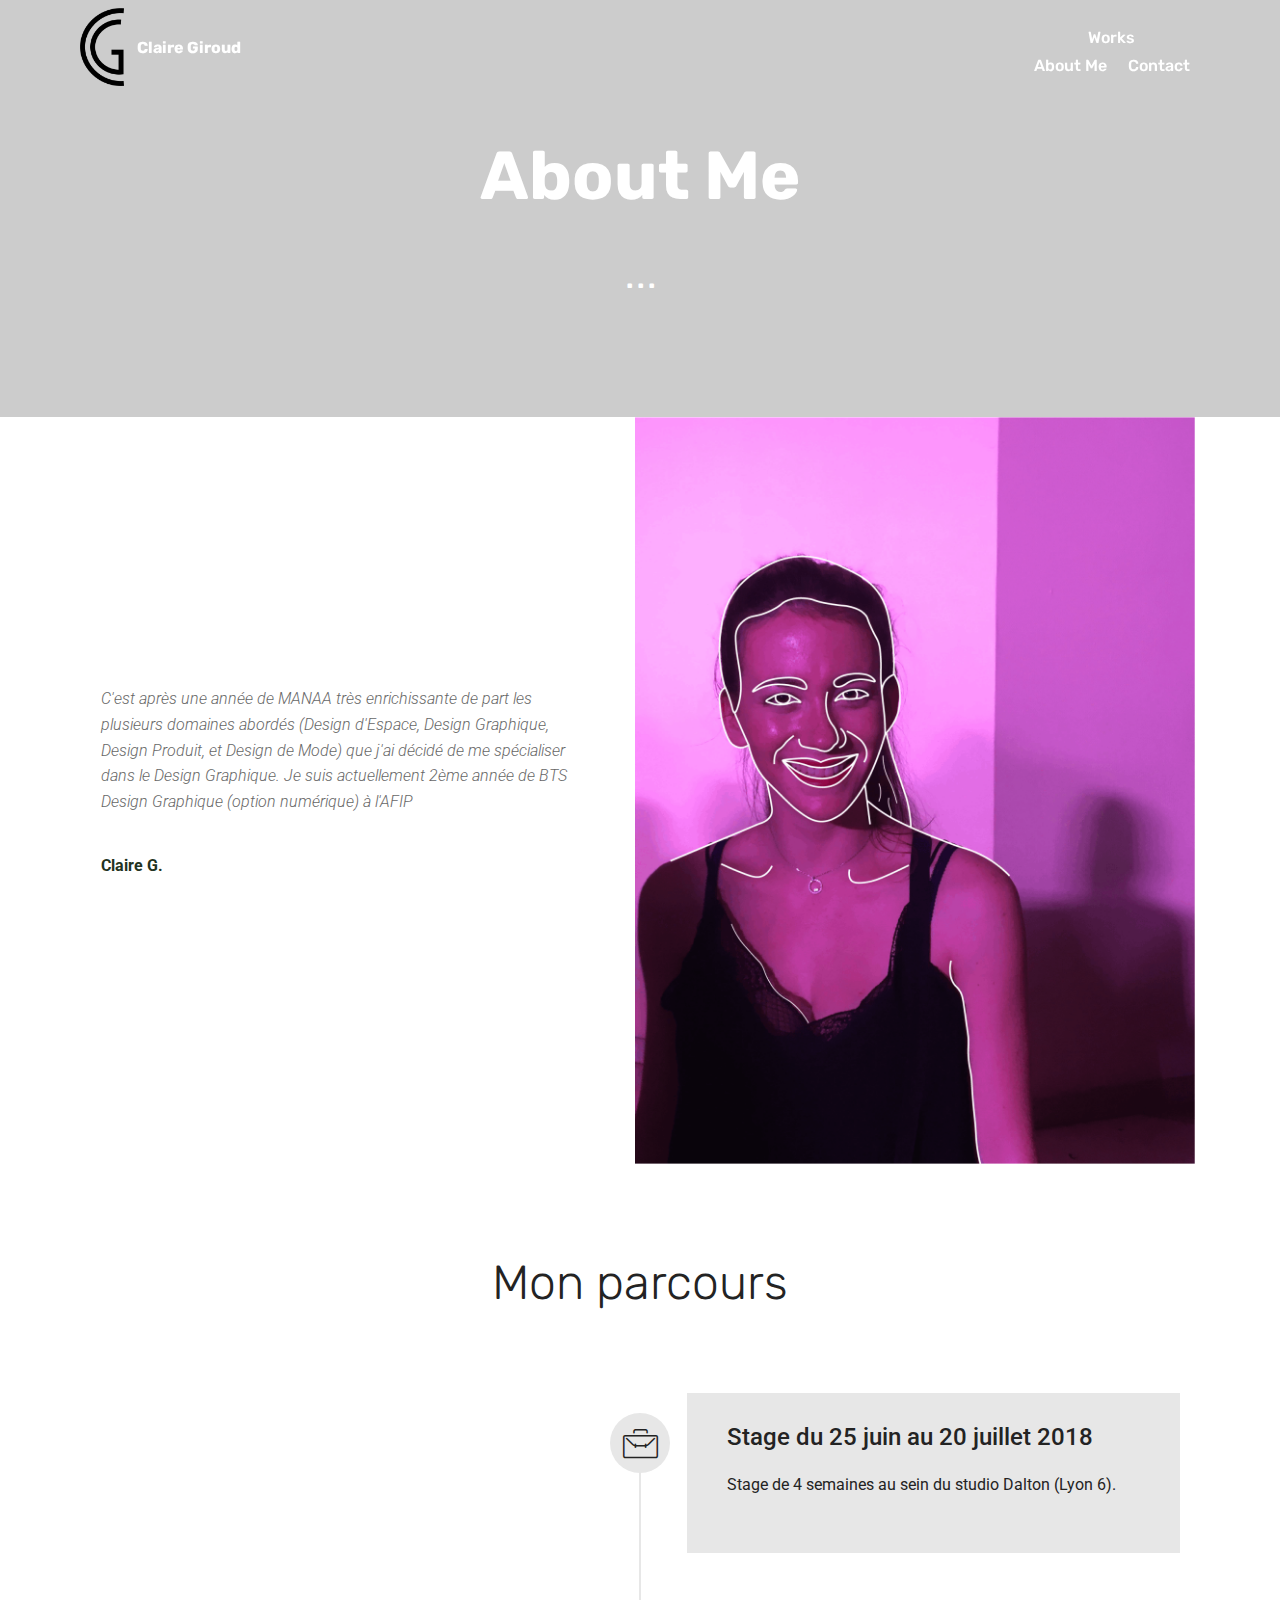
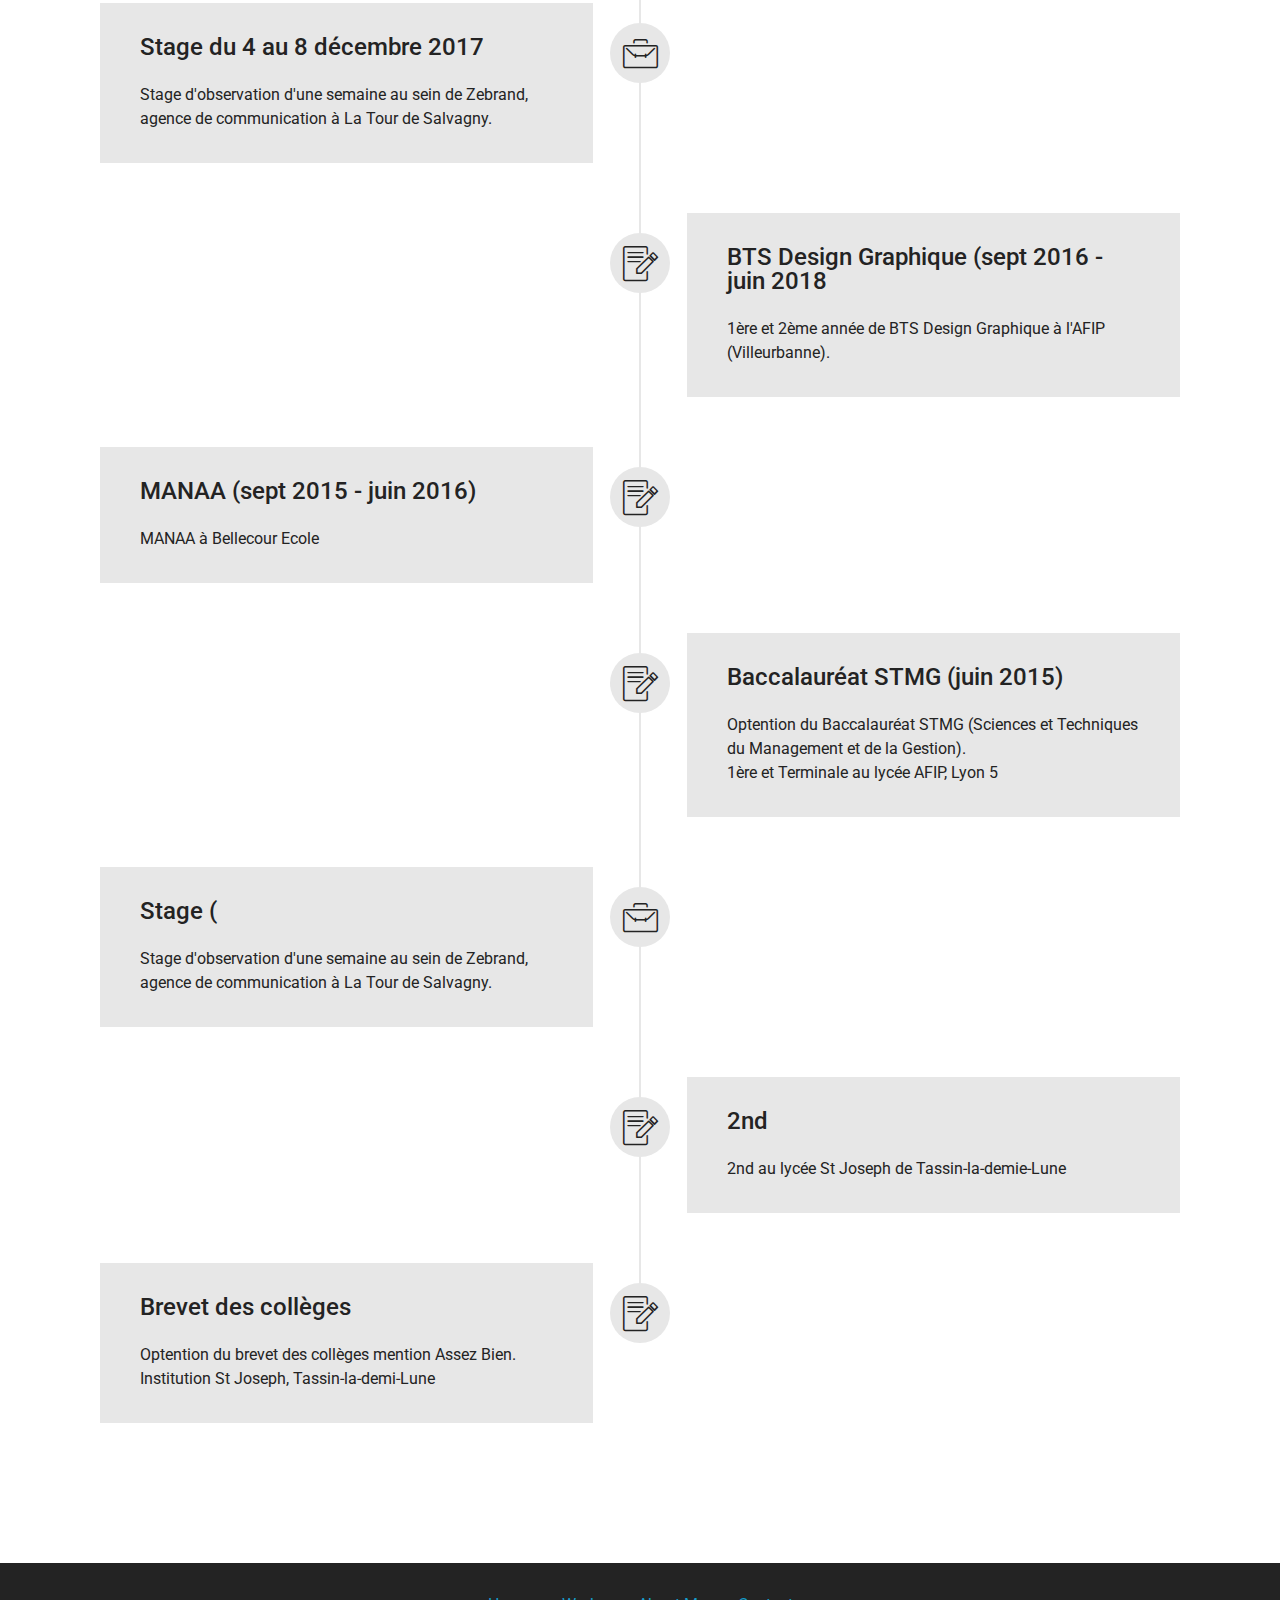
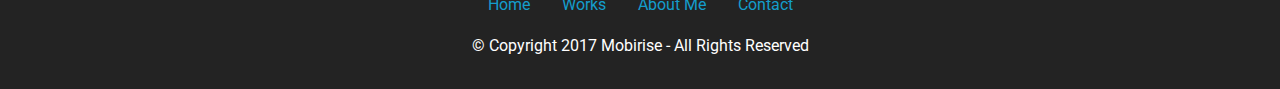
==== commit 0ffcc82d: "create github pages" ====
--- a/page1.html
+++ b/page1.html
@@ -57,7 +57,7 @@
     </nav>
 </section>
 
-<section class="engine"><a href="https://mobirise.info/y">free html website templates</a></section><section class="header1 cid-r9WPKqfted" id="header1-l">
+<section class="engine"><a href="https://mobirise.info/y">free html web templates</a></section><section class="header1 cid-r9WPKqfted" id="header1-l">
 
     
 
@@ -200,7 +200,7 @@
                 <div class="col-xs-12 col-md-6 align-left ">
                     <div class="timeline-text-content">
                         <h4 class="mbr-timeline-title pb-3 mbr-fonts-style display-5">Brevet des collèges</h4>
-                        <p class="mbr-timeline-text mbr-fonts-style display-7">Optention du brevet des collèges mention Assez Bien.<br>Institution St Joseph, Tassin-la-demie-Lune</p>
+                        <p class="mbr-timeline-text mbr-fonts-style display-7">Optention du brevet des collèges mention Assez Bien.<br>Institution St Joseph, Tassin-la-demi-Lune</p>
                     </div>
                 </div>
             </div>
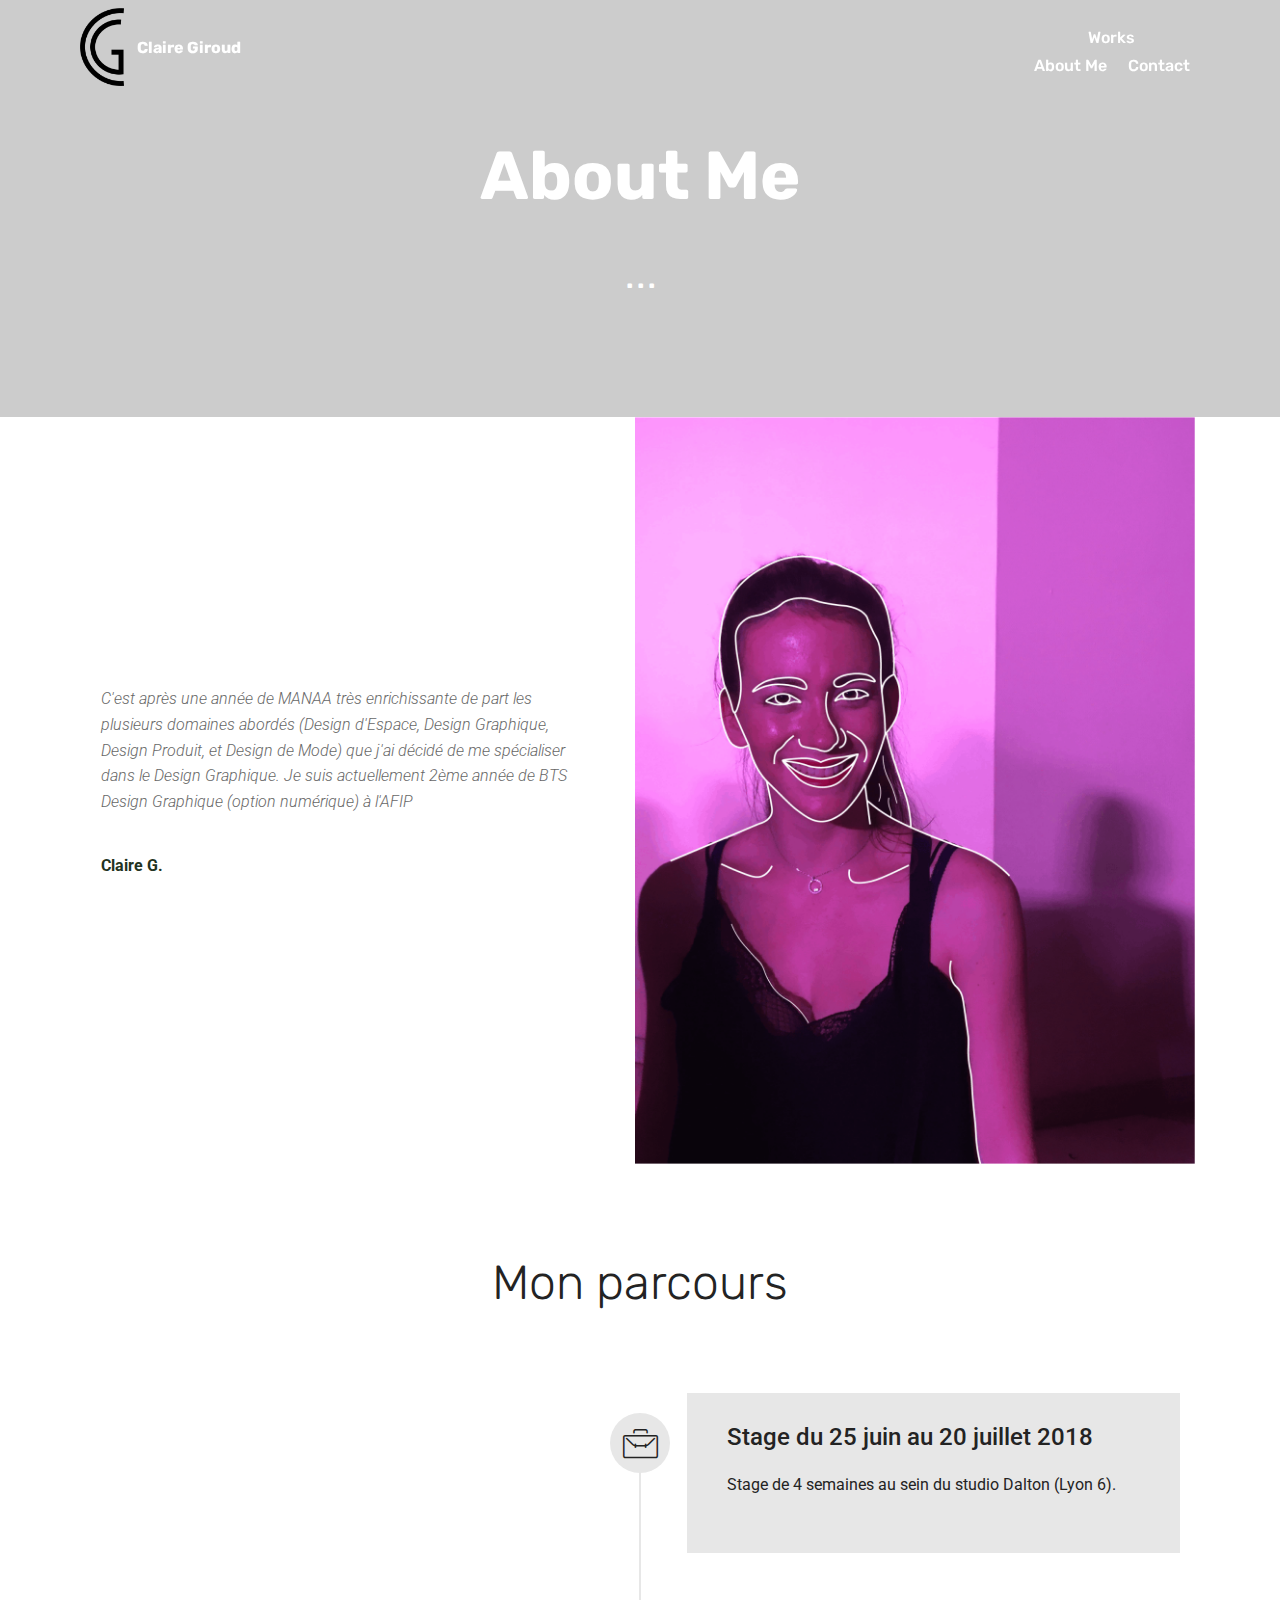
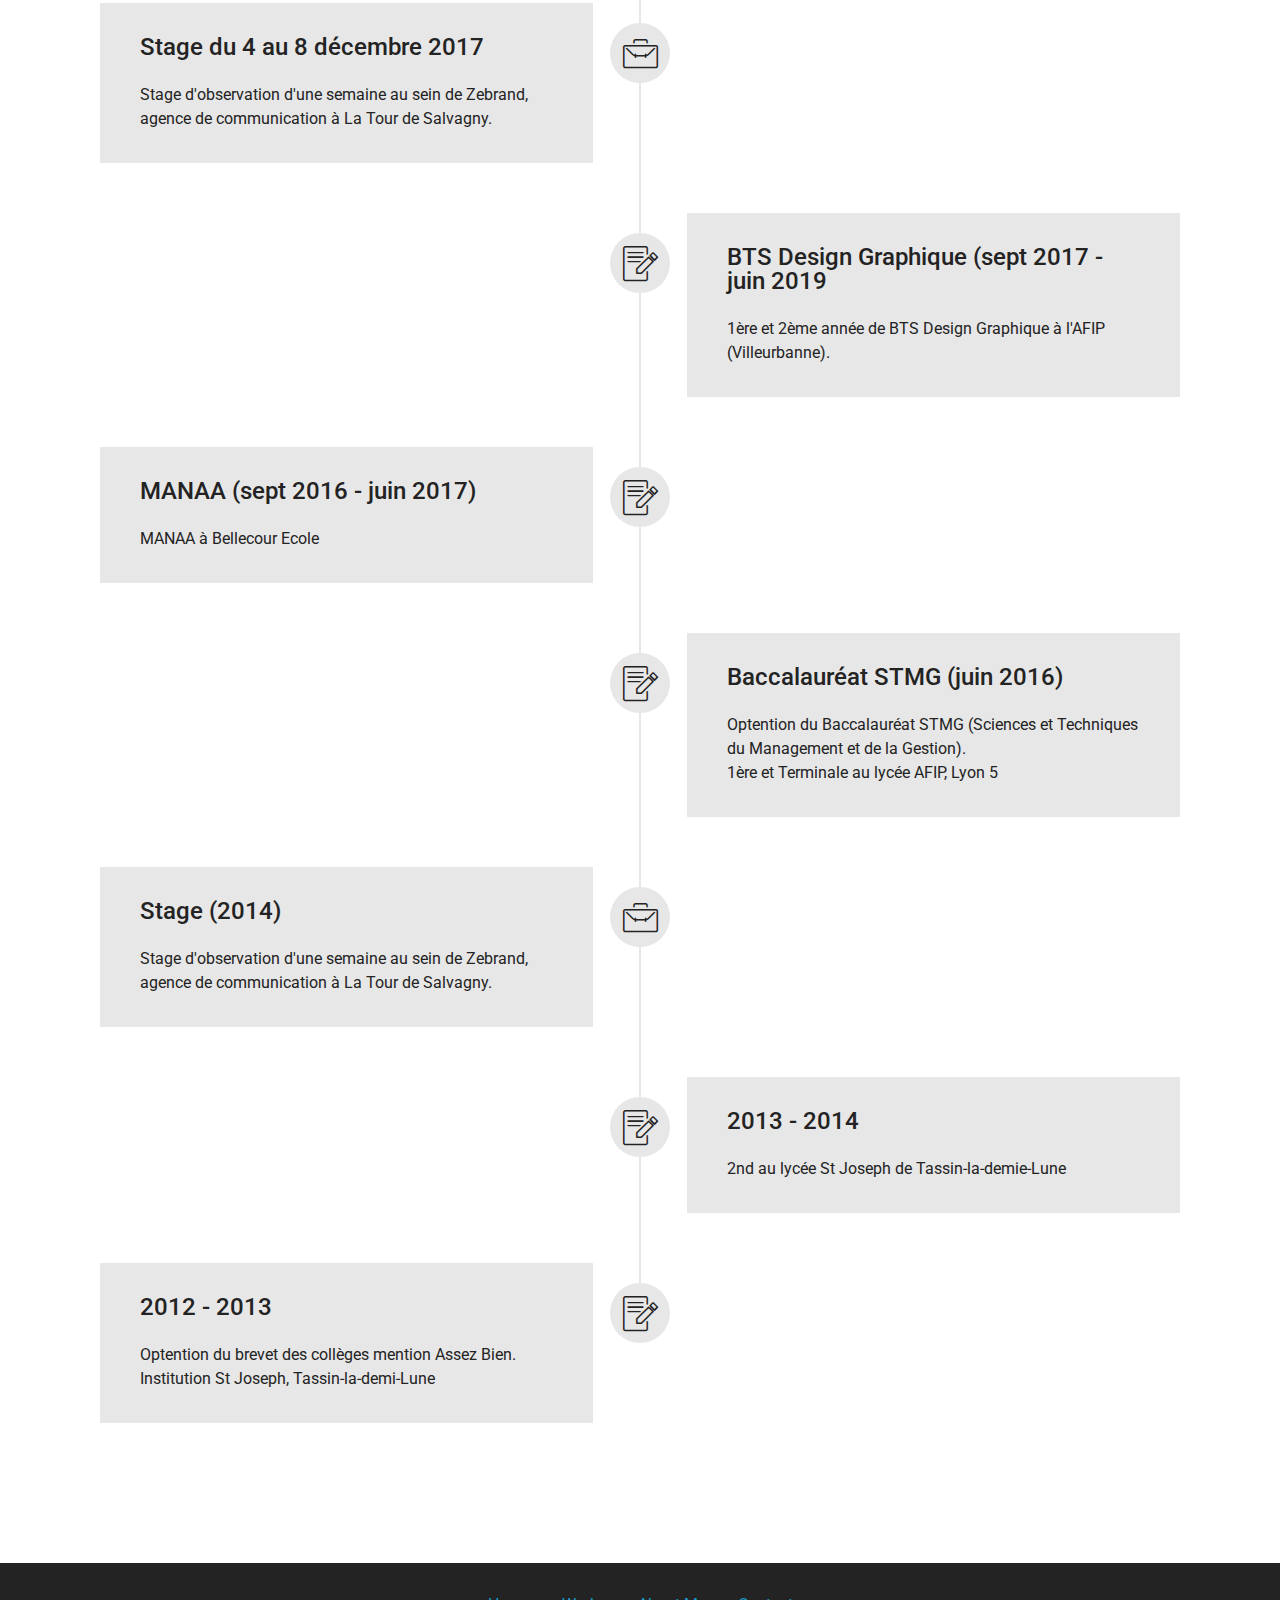
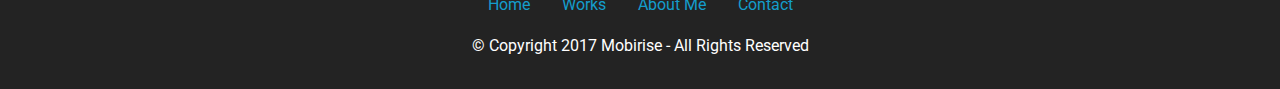
==== commit 7a1130f9: "create github pages" ====
--- a/page1.html
+++ b/page1.html
@@ -57,7 +57,7 @@
     </nav>
 </section>
 
-<section class="engine"><a href="https://mobirise.info/y">free html web templates</a></section><section class="header1 cid-r9WPKqfted" id="header1-l">
+<section class="engine"><a href="https://mobirise.info/d">web maker</a></section><section class="header1 cid-r9WPKqfted" id="header1-l">
 
     
 
@@ -139,7 +139,7 @@
                 <div class="col-xs-12 col-md-6 align-left">
                     <div class="timeline-text-content">
                         <h4 class="mbr-timeline-title pb-3 mbr-fonts-style display-5">
-                            BTS Design Graphique (sept 2016 - juin 2018</h4>      
+                            BTS Design Graphique (sept 2017 - juin 2019</h4>      
                         <p class="mbr-timeline-text mbr-fonts-style display-7">1ère et 2ème année de BTS Design Graphique à l'AFIP (Villeurbanne).</p>
                     </div>
                 </div>
@@ -151,7 +151,7 @@
                 </span>
                 <div class="col-xs-12 col-md-6 align-left ">
                     <div class="timeline-text-content">
-                        <h4 class="mbr-timeline-title pb-3 mbr-fonts-style display-5">MANAA (sept 2015 - juin 2016)</h4>
+                        <h4 class="mbr-timeline-title pb-3 mbr-fonts-style display-5">MANAA (sept 2016 - juin 2017)</h4>
                         <p class="mbr-timeline-text mbr-fonts-style display-7">MANAA à Bellecour Ecole</p>
                     </div>
                 </div>
@@ -163,7 +163,7 @@
                 </span>
                 <div class="col-xs-12 col-md-6 align-left">
                     <div class="timeline-text-content">
-                        <h4 class="mbr-timeline-title pb-3 mbr-fonts-style display-5">Baccalauréat STMG (juin 2015)</h4>
+                        <h4 class="mbr-timeline-title pb-3 mbr-fonts-style display-5">Baccalauréat STMG (juin 2016)</h4>
                         <p class="mbr-timeline-text mbr-fonts-style display-7">Optention du Baccalauréat STMG (Sciences et Techniques du Management et de la Gestion).<br>1ère et Terminale au lycée AFIP, Lyon 5</p>
                     </div>
                 </div>
@@ -175,7 +175,7 @@
                 </span>
                 <div class="col-xs-12 col-md-6 align-left ">
                     <div class="timeline-text-content">
-                        <h4 class="mbr-timeline-title pb-3 mbr-fonts-style display-5">Stage (</h4>
+                        <h4 class="mbr-timeline-title pb-3 mbr-fonts-style display-5">Stage (2014)</h4>
                         <p class="mbr-timeline-text mbr-fonts-style display-7">Stage d'observation d'une semaine au sein de Zebrand, agence de communication à La Tour de Salvagny.</p>
                     </div>
                 </div>
@@ -187,7 +187,7 @@
                 </span>
                 <div class="col-xs-12 col-md-6 align-left">
                     <div class="timeline-text-content">
-                        <h4 class="mbr-timeline-title pb-3 mbr-fonts-style display-5">2nd</h4>
+                        <h4 class="mbr-timeline-title pb-3 mbr-fonts-style display-5">2013 - 2014</h4>
                         <p class="mbr-timeline-text mbr-fonts-style display-7">2nd au lycée St Joseph de Tassin-la-demie-Lune</p>
                     </div>
                 </div>
@@ -199,7 +199,7 @@
                 </span>
                 <div class="col-xs-12 col-md-6 align-left ">
                     <div class="timeline-text-content">
-                        <h4 class="mbr-timeline-title pb-3 mbr-fonts-style display-5">Brevet des collèges</h4>
+                        <h4 class="mbr-timeline-title pb-3 mbr-fonts-style display-5">2012 - 2013</h4>
                         <p class="mbr-timeline-text mbr-fonts-style display-7">Optention du brevet des collèges mention Assez Bien.<br>Institution St Joseph, Tassin-la-demi-Lune</p>
                     </div>
                 </div>
